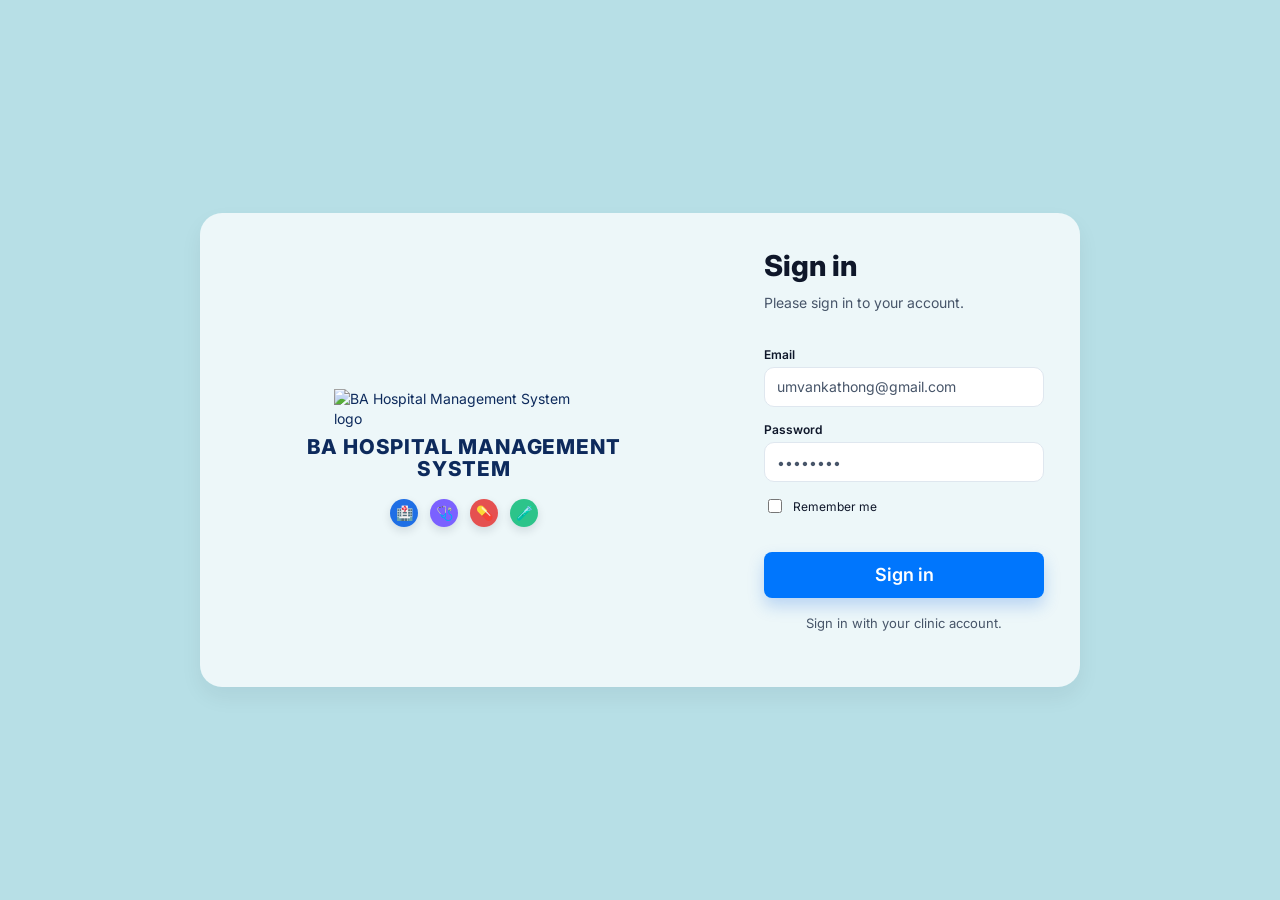
==== index.html @ c5af6d79 "first commit" ====
<!DOCTYPE html>
<html lang="en">

<head>
    <meta charset="utf-8">
    <meta name="viewport" content="width=device-width, initial-scale=1, viewport-fit=cover">
    <title>BA Hospital Management System</title>
    <link
        href="https://fonts.googleapis.com/css2?family=Inter:wght@400;500;600;700;800;900&family=Noto+Sans+Khmer:wght@400;600;700&display=swap"
        rel="stylesheet">
    <link rel="stylesheet" href="styles.css">
</head>

<body>
    <div id="lg" hidden>
        <div class="lb">
            <div class="ll">
                <div class="brand-mark" aria-label="BA Hospital Management System">
                    <img src="ba-logo.png" alt="BA Hospital Management System logo">
                </div>
                <div class="brand-name">
                    <span>BA HOSPITAL MANAGEMENT</span>
                    <span>SYSTEM</span>
                </div>
                <div class="brand-icons" aria-label="Healthcare icons">
                    <span class="brand-icon blue">🏥</span>
                    <span class="brand-icon purple">🩺</span>
                    <span class="brand-icon red">💊</span>
                    <span class="brand-icon green">🧪</span>
                </div>
            </div>
            <div class="lr">
                <h2>Sign in</h2>
                <p class="mu">Please sign in to your account.</p>
                <label>Email</label>
                <input id="em" class="in" placeholder="umvankathong@gmail.com">
                <label>Password</label>
                <input id="pw" type="password" class="in" placeholder="••••••••">
                <label class="remember"><input type="checkbox"> Remember me</label>
                <button id="login-submit" data-a="login">Sign in</button>
                <p class="mu alt-text"><span id="ln">Sign in with your clinic account.</span></p>
            </div>
        </div>
        <div id="login-loading" class="login-loading" role="status" aria-live="polite" hidden>
            <div class="login-loading-card">
                <div class="login-loading-logo" aria-hidden="true">
                    <svg viewBox="0 0 48 48"><path d="M24 5 40 11v12c0 10-6.8 16.8-16 20C14.8 39.8 8 33 8 23V11l16-6Z" fill="none" stroke="currentColor" stroke-width="2.5"/><path d="M12 24h8l4-8 5 16 4-8h4" fill="none" stroke="currentColor" stroke-width="2.5" stroke-linecap="round" stroke-linejoin="round"/></svg>
                </div>
                <strong>BA HOSPITAL MANAGEMENT SYSTEM</strong>
                <span>Signing in…</span>
            </div>
        </div>
    </div>
    <div id="startup-loading" class="login-loading" role="status" aria-live="polite">
        <div class="login-loading-card">
            <div class="login-loading-logo" aria-hidden="true">
                <svg viewBox="0 0 48 48"><path d="M24 5 40 11v12c0 10-6.8 16.8-16 20C14.8 39.8 8 33 8 23V11l16-6Z" fill="none" stroke="currentColor" stroke-width="2.5"/><path d="M12 24h8l4-8 5 16 4-8h4" fill="none" stroke="currentColor" stroke-width="2.5" stroke-linecap="round" stroke-linejoin="round"/></svg>
            </div>
            <strong>BA HOSPITAL MANAGEMENT SYSTEM</strong>
            <span>Loading…</span>
        </div>
    </div>
    <div id="app">
        <aside id="sd">
            <div class="logo" id="lgo"><img src="ba-logo.png" alt="BA logo"></div>
            <div class="nav" id="nv"></div>
            <div class="ft">
                <div class="it" data-a="settings"><i>⚙</i>Settings</div>
                <div class="it out" data-a="logout"><i>⎋</i>Logout</div>
            </div>
        </aside>
        <main>
            <div class="top"><button class="bg" data-a="menu">☰</button><span id="tt"></span><div class="language-picker"
                    translate="no"><button type="button" class="language-picker-trigger" data-a="langmenu"
                        aria-label="Select language" title="Select language" aria-haspopup="true"
                        aria-expanded="false">🌐</button><div class="language-picker-menu" role="group"
                        aria-label="Select language" hidden><button type="button" data-a="lang:en"
                            aria-pressed="false">English</button><button type="button" data-a="lang:km"
                            aria-pressed="false">ខ្មែរ</button><button type="button" data-a="lang:both"
                            aria-pressed="false">ខ្មែរ + English</button></div></div><button data-a="theme"
                    title="Theme">◐</button></div>
            <div id="v"></div>
        </main>
    </div>
    <div id="md">
        <form id="mf"></form>
    </div>
    <div id="ts"></div>
    <div id="capture-protection-curtain" role="status" aria-live="polite" hidden>
        <strong>Content hidden</strong>
        <span>Return to this window to continue.</span>
    </div>
    <script>
        const privateIPv4 = /^(?:10(?:\.\d{1,3}){3}|192\.168(?:\.\d{1,3}){2}|172\.(?:1[6-9]|2\d|3[01])(?:\.\d{1,3}){2})$/.test(location.hostname);
        const localHost = location.hostname === 'localhost' || location.hostname === '127.0.0.1' || location.hostname.endsWith('.local') || privateIPv4;
        const sameOriginApi = localHost || location.hostname.endsWith('.synology.me');
        window.API_BASE = sameOriginApi ? '' : 'https://ba-hospitalmanagement-backend.onrender.com';
    </script>
    <script src="app.js"></script>
    <script src="patient.js"></script>
</body>

</html>
---- styles.css ----
:root {
  --bg: #f8fafc;
  --cd: #fff;
  --tx: #0f172a;
  --mu: #64748b;
  --bd: #e2e8f0;
  --p: #033993;
  --hv: #f1f5f9;
  --g: linear-gradient(90deg, #033993, #7c3aed);
  box-sizing: border-box;
  padding-top: env(safe-area-inset-top, 0px);
  padding-bottom: env(safe-area-inset-bottom, 0px);
}
@media (prefers-color-scheme: dark) {
  :root:not([data-theme="light"]) {
    --bg: #0b1220;
    --cd: #131c2e;
    --tx: #e5e9f2;
    --mu: #94a3b8;
    --bd: #25324a;
    --hv: #1b2840;
  }
}
:root[data-theme="dark"] {
  --bg: #0b1220;
  --cd: #131c2e;
  --tx: #e5e9f2;
  --mu: #94a3b8;
  --bd: #25324a;
  --hv: #1b2840;
}
html {
  scroll-padding-top: env(safe-area-inset-top, 0px);
}
html,
body {
  height: 100%;
  margin: 0;
}
body {
  font:
    14px/1.45 Inter,
    "Noto Sans Khmer",
    system-ui,
    sans-serif;
  background: var(--bg);
  color: var(--tx);
}
* {
  box-sizing: border-box;
}
button,
input,
select {
  font: inherit;
  color: inherit;
}
.mu {
  color: var(--mu);
}
h1 {
  font-size: 24px;
  margin: 0;
}
p {
  margin: 2px 0 0;
}
#app {
  display: flex;
  height: 100%;
}
aside {
  width: 240px;
  flex: none;
  background: var(--cd);
  border-right: 1px solid var(--bd);
  display: flex;
  flex-direction: column;
  padding: 12px;
  overflow: hidden;
}
.logo {
  display: flex;
  align-items: center;
  justify-content: flex-start;
  gap: 4px;
  font-weight: 700;
  font-size: 19px;
  color: var(--p);
  padding: 12px 12px 12px 4px;
  border-radius: 12px;
  box-shadow: 0 2px 8px #0001;
  margin-bottom: 10px;
}
.logo img {
  display: block;
  width: 64px;
  height: 54px;
  max-width: 64px;
  object-fit: contain;
  margin-left: 0;
  flex: none;
}
.logo-name {
  display: flex;
  flex-direction: column;
  min-width: 0;
  color: #1b396b;
  font-size: 24px;
  font-weight: 400;
  line-height: 1.15;
  white-space: nowrap;
}
.logo-name span:last-child {
  font-size: 13px;
}
.nav {
  flex: 1;
  overflow: auto;
}
.gh {
  display: flex;
  justify-content: space-between;
  padding: 10px;
  font-weight: 600;
  font-size: 13px;
  cursor: pointer;
  border-radius: 8px;
}
.it {
  display: flex;
  gap: 10px;
  padding: 9px 12px;
  margin: 2px 0;
  border-radius: 8px;
  cursor: pointer;
  font-size: 13px;
  color: var(--mu);
}
.it:hover {
  background: var(--hv);
}
.it.on {
  background: var(--g);
  color: #fff;
  font-weight: 600;
}
.it i {
  font-style: normal;
  filter: grayscale(1);
}
.it.on i {
  filter: grayscale(1) brightness(5);
}
.ft {
  border-top: 1px solid var(--bd);
  padding-top: 8px;
}
.out {
  color: #dc2626;
}
main {
  flex: 1;
  min-width: 0;
  display: flex;
  flex-direction: column;
}
.top {
  height: 56px;
  display: flex;
  align-items: center;
  gap: 12px;
  padding: 0 20px;
  background: var(--cd);
  border-bottom: 1px solid var(--bd);
  font-weight: 700;
  color: #1e3a8a;
}
.top .bg {
  display: none;
}
.top span {
  flex: 1;
}
.top button {
  border: 1px solid var(--bd);
  background: var(--cd);
  border-radius: 50%;
  width: 34px;
  height: 34px;
  cursor: pointer;
}
.language-picker {
  position: relative;
  flex: none;
}
.top .language-picker-trigger {
  font-size: 17px;
}
.language-picker-menu {
  position: absolute;
  z-index: 20;
  top: calc(100% + 8px);
  right: 0;
  display: grid;
  min-width: 170px;
  gap: 4px;
  padding: 6px;
  border: 1px solid var(--bd);
  border-radius: 10px;
  background: var(--cd);
  box-shadow: 0 8px 24px #0002;
}
.language-picker-menu[hidden] {
  display: none;
}
.top .language-picker-menu button {
  width: 100%;
  height: auto;
  padding: 9px 10px;
  border: 0;
  border-radius: 6px;
  background: transparent;
  text-align: left;
  font-size: 13px;
}
.top .language-picker-menu button:hover,
.top .language-picker-menu button[aria-pressed="true"] {
  background: var(--hv);
  color: var(--tx);
}
@media (max-width: 560px) {
  .top {
    gap: 8px;
    padding: 0 10px;
  }
}
#v {
  flex: 1;
  overflow: auto;
  padding: 24px;
}
.w {
  max-width: 1800px;
  margin: 0 auto;
}
.hd {
  display: flex;
  justify-content: space-between;
  align-items: flex-end;
  gap: 12px;
  flex-wrap: wrap;
  margin-bottom: 16px;
}
.tools {
  display: flex;
  gap: 8px;
  flex-wrap: wrap;
  align-items: center;
}
.btn {
  border: 1px solid var(--bd);
  background: var(--cd);
  padding: 8px 12px;
  border-radius: 8px;
  cursor: pointer;
  font-size: 13px;
}
.btn.p {
  background: var(--p);
  border-color: var(--p);
  color: #fff;
}
.btn.g {
  background: var(--g);
  border: 0;
  color: #fff;
}
.btn.r {
  background: #ef4444;
  border-color: #ef4444;
  color: #fff;
}
.btn.s {
  padding: 4px 8px;
}
.in {
  border: 1px solid var(--bd);
  background: var(--cd);
  border-radius: 8px;
  padding: 8px 12px;
  min-width: 20px;
}
.card {
  background: var(--cd);
  border: 1px solid var(--bd);
  border-radius: 12px;
  overflow: auto;
  box-shadow: 0 1px 4px #0000000a;
}

.diagnosis-shell {
  width: 100%;
  max-width: none;
  margin: 0;
}

.diagnosis-search {
  position: relative;
  margin: 0 0 18px;
}

.diagnosis-search-icon {
  position: absolute;
  left: 14px;
  top: 50%;
  transform: translateY(-50%);
  color: #94a3b8;
  font-size: 16px;
}

.diagnosis-input {
  width: 100%;
  border: 1px solid var(--bd);
  background: var(--cd);
  border-radius: 10px;
  padding: 11px 14px 11px 38px;
  font-size: 14px;
  min-width: 0;
}

.diagnosis-list {
  display: flex;
  flex-direction: column;
  gap: 6px;
}

.diagnosis-row {
  display: flex;
  align-items: center;
  justify-content: space-between;
  gap: 12px;
  background: var(--cd);
  border: 1px solid var(--bd);
  border-radius: 10px;
  padding: 12px 14px 12px 18px;
  min-height: 54px;
}

.diagnosis-name {
  font-size: 15px;
  color: var(--tx);
  font-weight: 500;
}

.diagnosis-actions {
  display: flex;
  align-items: center;
  gap: 8px;
}

.btn.diagnosis-secondary {
  border: 1px solid #033993;
  background: #fff;
  color: #033993;
  border-radius: 8px;
  padding: 8px 12px;
  font-weight: 600;
  display: inline-flex;
  align-items: center;
  gap: 8px;
}

.btn.diagnosis-icon {
  width: 38px;
  height: 38px;
  border-radius: 8px;
  padding: 0;
  display: inline-flex;
  align-items: center;
  justify-content: center;
  font-size: 18px;
  line-height: 1;
}

.btn.diagnosis-icon {
  background: linear-gradient(180deg, #033993, #1f5ed6);
  border-color: #033993;
  color: #fff;
}

.btn.diagnosis-primary {
  background: linear-gradient(90deg, #033993, #1d4ed8);
  border: 0;
  color: #fff;
  width: auto;
  min-width: 38px;
  height: 38px;
  padding: 8px 12px;
  display: inline-flex;
  align-items: center;
  justify-content: center;
  gap: 6px;
  font-size: 14px;
  line-height: 1;
  white-space: nowrap;
}

.btn.diagnosis-edit {
  background: linear-gradient(180deg, #033993, #1f5ed6);
  border-color: #033993;
  color: #fff;
  min-width: 58px;
}

.btn.diagnosis-delete {
  background: linear-gradient(180deg, #ef4444, #dc2626);
  border-color: #ef4444;
  color: #fff;
  min-width: 38px;
  padding: 6px 10px;
}

.diagnosis-empty {
  padding: 26px 16px;
  text-align: center;
  color: var(--mu);
  border: 1px dashed var(--bd);
  border-radius: 10px;
  background: rgba(148, 163, 184, 0.04);
}

table {
  width: 100%;
  border-collapse: collapse;
}
th {
  background: var(--g);
  color: #fff;
  text-align: left;
  padding: 12px;
  font-size: 13px;
  white-space: nowrap;
}
#v table.column-resizable-table .column-resize-cell {
  position: relative;
}
#v table.column-resizable-table .column-resize-cell:not(:last-child) {
  box-shadow: inset -1px 0 rgba(255, 255, 255, 0.7);
}
#v table.column-resizable-table .column-resize-cell::after {
  content: "";
  position: absolute;
  top: 0;
  right: -4px;
  width: 8px;
  height: 100%;
  cursor: col-resize;
  touch-action: none;
}
#v table.column-resizable-table .column-resize-cell:hover::after {
  background: rgba(255, 255, 255, 0.3);
}
#v table.column-resizable-table th,
#v table.column-resizable-table td {
  white-space: normal;
  overflow-wrap: anywhere;
}
body.column-resizing,
body.column-resizing * {
  cursor: col-resize !important;
  user-select: none !important;
}
td {
  padding: 11px 12px;
  border-top: 1px solid var(--bd);
}
tr:hover td {
  background: var(--hv);
}
.emp {
  padding: 40px;
}
.care-record-fields {
  display: grid;
  grid-template-columns: repeat(auto-fit, minmax(180px, 1fr));
  gap: 4px 12px;
  margin: 8px 0;
  font-size: 12px;
  text-align: center;
  color: var(--mu);
}
.bd {
  padding: 2px 10px;
  border-radius: 99px;
  font-size: 12px;
  background: #dcfce7;
  color: #166534;
}
.bd.x {
  background: #fee2e2;
  color: #991b1b;
}
.bd.b {
  background: #dbeafe;
  color: #1e40af;
}
.sts {
  display: grid;
  grid-template-columns: repeat(auto-fit, minmax(200px, 1fr));
  gap: 14px;
  margin-bottom: 14px;
}
.st {
  border-radius: 10px;
  overflow: hidden;
  background: var(--cd);
  border: 1px solid var(--bd);
}
.st b {
  display: block;
  padding: 10px 14px;
  color: #fff;
  font-size: 13px;
}
.st div {
  padding: 14px;
  text-align: center;
  font-size: 22px;
  font-weight: 700;
}
.cs {
  display: grid;
  grid-template-columns: repeat(auto-fit, minmax(260px, 1fr));
  gap: 16px;
  margin-top: 16px;
}
.cs .card {
  padding: 16px;
}
.service-grid {
  display: grid;
  grid-template-columns: repeat(auto-fill, minmax(210px, 1fr));
  gap: 16px;
  margin-top: 16px;
}
.service-card {
  display: flex;
  min-height: 172px;
  flex-direction: column;
  padding: 16px;
}
.service-card h3 {
  margin: 0 0 8px;
  font-size: 15px;
  overflow-wrap: anywhere;
}
.service-price {
  color: #1e3a8a;
  font-size: 16px;
}
.service-description {
  flex: 1;
  margin-top: 8px;
  color: var(--mu);
  font-size: 12px;
  white-space: pre-line;
  overflow-wrap: anywhere;
}
.service-description-empty {
  min-height: 18px;
}
.service-actions {
  display: flex;
  justify-content: flex-end;
  gap: 8px;
  margin-top: 14px;
}
.br {
  position: relative;
  display: flex;
  align-items: center;
  gap: 8px;
  margin: 7px 0;
  font-size: 12px;
}
.br:hover,
.br:focus-visible {
  z-index: 2;
}
.br::after {
  position: absolute;
  top: calc(100% + 4px);
  left: 0;
  z-index: 5;
  display: none;
  width: max-content;
  max-width: min(360px, calc(100vw - 48px));
  padding: 8px 10px;
  border: 1px solid var(--bd);
  border-radius: 6px;
  background: var(--cd);
  box-shadow: 0 4px 12px #0000001f;
  color: var(--tx);
  content: attr(data-tooltip);
  white-space: normal;
}
.br:hover::after,
.br:focus-visible::after {
  display: block;
}
.br u {
  flex: none;
  width: 90px;
  text-decoration: none;
  color: var(--mu);
  overflow: hidden;
  text-overflow: ellipsis;
  white-space: nowrap;
}
.br s {
  display: block;
  height: 12px;
  border-radius: 3px;
  background: #818cf8;
}
.gr {
  display: grid;
  grid-template-columns: repeat(auto-fill, minmax(230px, 1fr));
  gap: 16px;
}
.dc {
  padding: 16px;
  text-align: center;
  border-top: 4px solid #6366f1;
}
.av {
  width: 64px;
  height: 64px;
  border-radius: 50%;
  background: var(--hv);
  margin: 0 auto 8px;
  display: grid;
  place-items: center;
  font-size: 26px;
}
.tabs {
  display: flex;
  background: var(--hv);
  border-radius: 8px;
  padding: 3px;
}
.tabs button {
  border: 0;
  background: none;
  padding: 6px 12px;
  border-radius: 6px;
  cursor: pointer;
}
.tabs .on {
  background: var(--cd);
  font-weight: 600;
}
.patient-list-toolbar > .tabs button.on {
  border: 1px solid #033993;
  border-radius: 8px;
  box-shadow: 0 0 0 2px rgba(37, 99, 235, 0.18);
}
.pg {
  display: flex;
  justify-content: space-between;
  align-items: center;
  margin-top: 14px;
  color: var(--mu);
}
.pg div {
  display: flex;
  gap: 6px;
}
.pos {
  display: grid;
  grid-template-columns: 1fr 300px;
  gap: 16px;
}
.pr {
  display: grid;
  grid-template-columns: repeat(auto-fill, minmax(130px, 1fr));
  gap: 10px;
}
.pc {
  padding: 10px;
  text-align: center;
  cursor: pointer;
  font-size: 12px;
}
.pc:hover {
  border-color: var(--p);
}
.pc img.ph {
  display: block;
  width: 100%;
  height: 60px;
  object-fit: cover;
  background: none;
}
.av {
  overflow: hidden;
}
.av img {
  width: 100%;
  height: 100%;
  object-fit: cover;
}
.tn {
  width: 32px;
  height: 32px;
  border-radius: 6px;
  object-fit: cover;
  vertical-align: middle;
  margin-right: 8px;
}
.pp {
  display: flex;
  gap: 10px;
  align-items: center;
  margin-top: 4px;
  flex-wrap: wrap;
}
.pp img {
  width: 56px;
  height: 56px;
  border-radius: 8px;
  object-fit: cover;
}
.ph {
  height: 50px;
  border-radius: 6px;
  background: linear-gradient(135deg, #bae6fd, #bbf7d0);
  margin-bottom: 6px;
}
.cl {
  display: flex;
  justify-content: space-between;
  gap: 6px;
  padding: 6px 0;
  font-size: 13px;
}
.pos-checkout-actions {
  display: flex;
  align-items: center;
  gap: 8px;
}
.pos-checkout-actions > [data-a="co"] {
  flex: 1;
}
#md {
  display: none;
  position: fixed;
  inset: 0;
  background: #0007;
  place-items: center;
  z-index: 9;
}
#md.on {
  display: grid;
}
#md form {
  background: var(--cd);
  padding: 20px;
  border-radius: 12px;
  width: min(380px, 92vw);
}
#mf.leave-request-form {
  width: min(540px, 94vw);
  max-height: 92vh;
  overflow: auto;
}
.leave-form-heading,
.leave-form-actions {
  display: flex;
  align-items: center;
  justify-content: space-between;
  gap: 10px;
}
.leave-form-heading h3 {
  margin: 0;
}
.leave-date-fields {
  display: grid;
  grid-template-columns: repeat(2, minmax(0, 1fr));
  gap: 12px;
}
.leave-request-form .in {
  width: 100%;
}
.leave-form-actions {
  justify-content: flex-end;
  margin-top: 16px;
}
#md label {
  display: block;
  margin: 10px 0;
  font-size: 13px;
}
#md input {
  width: 100%;
  margin-top: 4px;
  box-sizing: border-box;
}
#ts {
  position: fixed;
  right: 16px;
  bottom: calc(16px + env(safe-area-inset-bottom, 0px));
  background: #0f172a;
  color: #fff;
  padding: 10px 14px;
  border-radius: 8px;
  display: none;
  z-index: 10;
}
#lg {
  position: fixed;
  inset: 0;
  z-index: 5;
  overflow: auto;
  background: linear-gradient(180deg, #b7dfe6 0%, #b7dfe6 100%);
  display: grid;
  place-items: center;
  padding: 24px;
}
#lg[hidden] {
  display: none;
}
.lb {
  display: grid;
  grid-template-columns: 1.2fr 0.8fr;
  width: min(880px, 100%);
  background: rgba(255, 255, 255, 0.75);
  border-radius: 22px;
  overflow: hidden;
  box-shadow: 0 10px 22px rgba(15, 23, 42, 0.06);
}
.ll {
  background: transparent;
  color: #0d2a5c;
  display: flex;
  flex-direction: column;
  align-items: center;
  justify-content: center;
  padding: 28px 18px 12px;
  min-height: 0;
}
.brand-mark {
  width: min(21vw, 260px);
  max-width: 100%;
  display: grid;
  place-items: center;
  margin: 0 auto;
}
.brand-mark img {
  display: block;
  width: 100%;
  height: auto;
  max-height: 23vh;
  object-fit: contain;
  filter: none;
}
.brand-name {
  margin-top: 6px;
  font-size: clamp(1.05rem, 1.6vw, 2.35rem);
  font-weight: 800;
  letter-spacing: 0.04em;
  line-height: 1.1;
  text-transform: uppercase;
  text-align: center;
  color: #0d2a5c;
  display: flex;
  flex-direction: column;
  align-items: center;
}
.brand-icons {
  display: flex;
  justify-content: center;
  gap: 12px;
  margin-top: 18px;
}
.brand-icon {
  width: 28px;
  height: 28px;
  border-radius: 50%;
  display: grid;
  place-items: center;
  font-size: 14px;
  box-shadow: 0 4px 10px rgba(15, 23, 42, 0.12);
}
.brand-icon.blue {
  background: #1f6fe5;
}
.brand-icon.purple {
  background: #7b61ff;
}
.brand-icon.red {
  background: #e55050;
}
.brand-icon.green {
  background: #2cc48a;
}
.lr {
  padding: 32px 34px 24px 10px;
  display: flex;
  flex-direction: column;
  justify-content: center;
  color: #0f172a;
}
.lr h2 {
  margin: 0;
  font-size: clamp(1.8rem, 2vw, 2.5rem);
  line-height: 1.2;
  font-weight: 800;
  color: #0f172a;
}
.lr .mu {
  margin: 10px 0 18px;
  font-size: 14px;
  color: #475569;
}
.lr label {
  display: block;
  margin: 12px 0 6px;
  font-size: 12px;
  font-weight: 600;
  color: #0f172a;
}
.lr .in {
  width: 100%;
  height: 40px;
  padding: 10px 12px;
  border: 1px solid #dfe7ef;
  border-radius: 10px;
  background: #edf1f5;
  color: #0f172a;
  font-size: 14px;
}
.lr .in::placeholder {
  color: #475569;
}
.remember {
  display: flex !important;
  align-items: center;
  gap: 8px;
  margin: 14px 0 18px !important;
  font-weight: 400 !important;
  color: #0f172a;
}
.remember input {
  width: 14px;
  height: 14px;
  accent-color: #1d4ed8;
}
.lr button {
  width: 100%;
  margin-top: 8px;
  background: linear-gradient(180deg, #1b7de6, #0c75d8);
  color: #fff;
  border: 0;
  border-radius: 10px;
  padding: 12px 18px;
  font-weight: 700;
  font-size: 18px;
  cursor: pointer;
  box-shadow: 0 8px 16px rgba(30, 111, 228, 0.25);
}
.alt-text {
  margin-top: 16px !important;
  font-size: 13px !important;
  text-align: center;
  color: #475569;
}
.lr {
  padding: 36px;
}
.lr label {
  display: block;
  font-weight: 600;
  font-size: 12px;
  margin: 14px 0 4px;
}
.lr .in {
  width: 100%;
  color: #0f172a;
  background: #fff;
}
.lr button {
  width: 100%;
  margin-top: 18px;
  background: #0076fd;
  color: #fff;
  border: 0;
  padding: 10px;
  border-radius: 8px;
  font-weight: 600;
  cursor: pointer;
}
.lr button:disabled {
  cursor: wait;
  opacity: 0.7;
}
.login-loading[hidden] {
  display: none;
}
.login-loading {
  position: fixed;
  z-index: 1;
  inset: 0;
  display: grid;
  place-items: center;
  padding: 16px;
  background: #0f172ab8;
  backdrop-filter: blur(4px);
}
.login-loading-card {
  display: grid;
  min-width: 230px;
  justify-items: center;
  gap: 10px;
  padding: 26px 32px;
  border: 1px solid #ffffff70;
  border-radius: 16px;
  background: #fff;
  color: #0f172a;
  box-shadow: 0 18px 50px #0004;
}
.login-loading-logo {
  display: grid;
  width: 64px;
  height: 64px;
  place-items: center;
  border-radius: 20px;
  background: linear-gradient(135deg, #033993, #7c3aed);
  color: #fff;
  animation: login-logo-pulse 1.2s ease-in-out infinite;
}
.login-loading-logo svg {
  width: 42px;
  height: 42px;
}
.login-loading-card strong {
  color: #033993;
  font-size: 14px;
  letter-spacing: 0.04em;
}
.login-loading-card > span {
  color: #64748b;
  font-size: 13px;
}
@keyframes login-logo-pulse {
  0%,
  100% {
    transform: scale(0.94);
    box-shadow: 0 0 0 0 #3b82f640;
  }
  50% {
    transform: scale(1);
    box-shadow: 0 0 0 10px #3b82f600;
  }
}
@media (prefers-reduced-motion: reduce) {
  .login-loading-logo {
    animation: none;
  }
}
@media (max-width: 820px) {
  aside {
    position: fixed;
    z-index: 6;
    inset: 0 auto 0 0;
    transform: translateX(-100%);
    transition: transform 0.2s;
  }
  aside.on {
    transform: none;
  }
  .top .bg {
    display: block;
  }
  .pos,
  .lb {
    grid-template-columns: 1fr;
  }
  .ll {
    display: none;
  }
  #v {
    padding: 14px;
  }
}
html[lang="km"] body {
  font-family: "Noto Sans Khmer", Inter, system-ui, sans-serif;
  line-height: 1.65;
}

.gr2 {
  display: grid;
  grid-template-columns: repeat(auto-fit, minmax(240px, 1fr));
  gap: 16px;
}
.fl {
  display: block;
  margin: 12px 0;
  font-size: 13px;
}
.fl .in {
  width: 100%;
  margin-top: 4px;
}
.ck {
  display: flex;
  gap: 8px;
  align-items: center;
  border: 1px solid var(--bd);
  border-radius: 8px;
  padding: 10px 14px;
  margin: 6px 0;
}
.ck input {
  width: auto;
  min-width: 0;
}
.clinic-settings-page {
  width: min(100%, 860px);
  margin: 22px auto 36px;
}
.clinic-settings-heading {
  display: flex;
  align-items: center;
  justify-content: space-between;
  gap: 18px;
  margin-bottom: 22px;
}
.clinic-settings-heading h1 {
  max-width: 170px;
  margin: 0;
  color: #172033;
  font-size: 26px;
  line-height: 1.45;
}
.clinic-settings-heading p {
  margin: 5px 0 0;
  color: var(--mu);
  font-size: 13px;
}
.clinic-settings-actions {
  display: flex;
  align-items: center;
  justify-content: flex-end;
  gap: 8px;
  flex-wrap: wrap;
}
.clinic-settings-actions .tabs {
  margin: 0;
}
.clinic-settings-card {
  padding: 30px;
  overflow: visible;
  border-color: #edf0f5;
  border-radius: 16px;
  box-shadow: 0 12px 28px #10182812;
}
.clinic-settings-assets {
  display: grid;
  grid-template-columns: minmax(0, 1fr) minmax(0, 1fr) auto;
  gap: 24px;
  margin-bottom: 26px;
}
.clinic-settings-asset {
  min-width: 0;
}
.clinic-settings-asset > b {
  display: block;
  margin-bottom: 8px;
  font-size: 14px;
}
.clinic-settings-asset > label,
.clinic-settings-banner > label {
  display: block;
}
.clinic-settings-asset .pp {
  align-items: center;
  gap: 12px;
  margin: 0;
}
.clinic-settings-asset .pp img {
  width: 90px;
  height: 122px;
  flex: 0 0 auto;
  border: 1px solid var(--bd);
  border-radius: 7px;
  background: #fff;
  object-fit: contain;
}
.clinic-settings-asset .pp input {
  min-width: 0;
  width: 100%;
  max-width: 220px;
}
.clinic-settings-asset .pp .btn {
  flex: 0 0 auto;
}
.clinic-settings-doctor {
  align-self: start;
  margin-top: 27px;
  white-space: nowrap;
}
.clinic-settings-section-title {
  display: flex;
  align-items: center;
  gap: 10px;
  margin: 2px 0 20px;
  color: #1f2937;
  font-size: 16px;
}
.clinic-settings-section-title > span {
  display: grid;
  width: 34px;
  height: 34px;
  place-items: center;
  border-radius: 9px;
  background: #e8f0ff;
  color: #033993;
  font-size: 19px;
}
.clinic-settings-banner {
  margin-bottom: 20px;
}
.clinic-settings-banner-heading {
  display: flex;
  align-items: center;
  justify-content: space-between;
  gap: 10px;
  margin-bottom: 8px;
}
.clinic-settings-banner-heading > span {
  padding: 4px 9px;
  border-radius: 999px;
  background: #f3f4f6;
  color: #667085;
  font-size: 11px;
}
.clinic-footer-options {
  display: flex;
  gap: 18px;
  margin: 0 0 12px;
}
.clinic-footer-options label {
  display: inline-flex;
  align-items: center;
  gap: 6px;
}
.clinic-settings-banner .pp {
  align-items: flex-start;
  flex-direction: column;
  gap: 10px;
  margin: 0;
}
.clinic-settings-banner .pp img#pv_banner,
.clinic-settings-footer-banner .pp img#pv_footer_banner {
  width: 100%;
  max-width: none;
  height: auto;
  max-height: 130px;
  border: 1px solid var(--bd);
  border-radius: 9px;
  object-fit: contain;
}
.clinic-settings-banner .pp input {
  width: min(100%, 360px);
}
.clinic-settings-toggles {
  display: grid;
  grid-template-columns: repeat(3, minmax(0, 1fr));
  gap: 12px;
  margin: 18px 0 26px;
}
.clinic-settings-toggle {
  display: flex;
  min-width: 0;
  align-items: flex-start;
  gap: 10px;
  margin: 0;
  padding: 12px;
  border: 1px solid var(--bd);
  border-radius: 9px;
  background: var(--cd);
  cursor: pointer;
}
.clinic-settings-toggle input {
  width: 16px;
  min-width: 16px;
  height: 16px;
  margin: 2px 0 0;
  accent-color: #033993;
}
.clinic-settings-toggle span {
  display: grid;
  gap: 2px;
}
.clinic-settings-toggle b {
  font-size: 12px;
  font-weight: 500;
}
.clinic-settings-toggle small {
  color: var(--mu);
  font-size: 10px;
}
.clinic-print-template-settings {
  display: grid;
  grid-template-columns: repeat(2, minmax(0, 1fr));
  gap: 8px 24px;
  margin: 0 0 20px;
  padding: 18px 0;
  border-top: 1px solid var(--bd);
  border-bottom: 1px solid var(--bd);
}
.clinic-print-template-settings > div {
  grid-column: 1 / -1;
}
.clinic-print-template-settings > div p {
  margin: 4px 0 8px;
  font-size: 12px;
}
.clinic-print-template-settings .clinic-settings-field {
  margin-bottom: 0;
}
.clinic-print-template-settings textarea.in {
  min-height: 70px;
  resize: vertical;
  white-space: pre-wrap;
}
.print-template-intro {
  margin-bottom: 18px;
}
.print-template-intro p {
  margin: 4px 0 0;
  font-size: 12px;
}
.print-template-grid,
.print-template-copy {
  display: grid;
  grid-template-columns: repeat(2, minmax(0, 1fr));
  gap: 12px 24px;
}
.print-template-grid .clinic-settings-field,
.print-template-copy .clinic-settings-field {
  margin: 0;
}
.print-template-copy {
  margin-top: 16px;
}
.print-template-copy textarea.in {
  min-height: 78px;
  resize: vertical;
  white-space: pre-wrap;
}
.print-template-actions {
  display: flex;
  flex-wrap: wrap;
  gap: 10px;
  justify-content: flex-end;
  margin-top: 18px;
  padding-top: 16px;
  border-top: 1px solid var(--bd);
}
.template-editor {
  display: flex;
  min-height: calc(100vh - 106px);
  flex-direction: column;
  margin: -24px;
  background: #edf0f5;
  color: #233047;
}
.template-ribbon {
  display: flex;
  min-height: 108px;
  flex-wrap: wrap;
  align-items: stretch;
  gap: 0;
  padding: 6px 10px 0;
  border-bottom: 1px solid #cbd2dc;
  background: #fff;
}
.template-ribbon-group {
  display: flex;
  min-width: 90px;
  align-items: center;
  align-content: center;
  flex-wrap: wrap;
  gap: 4px;
  padding: 5px 9px 16px;
  border-right: 1px solid #e1e5eb;
  position: relative;
}
.template-ribbon-group > b {
  position: absolute;
  bottom: 1px;
  left: 10px;
  color: #748094;
  font-size: 10px;
  font-weight: 500;
}
.template-ribbon-action {
  display: grid;
  min-width: 42px;
  min-height: 48px;
  align-content: center;
  justify-items: center;
  gap: 2px;
  padding: 4px;
  border: 0;
  border-radius: 5px;
  background: transparent;
  color: #334155;
  cursor: pointer;
}
.template-ribbon-action:hover,
.template-tool-button:hover {
  background: #eef4ff;
  color: #1d4ed8;
}
.template-ribbon-action > span {
  font-size: 10px;
}
.template-ribbon-action.primary {
  background: #e9f1ff;
  color: #1d4ed8;
}
.template-ribbon-action:disabled,
.template-tool-button:disabled {
  cursor: not-allowed;
  opacity: 0.45;
}
.template-grid-toggle {
  display: flex;
  align-items: center;
  gap: 4px;
  font-size: 11px;
}
.template-grid-toggle input {
  min-width: 0;
}
.template-object-tools {
  max-width: 365px;
}
.template-tool-button {
  min-height: 30px;
  padding: 4px 7px;
  border: 1px solid #e0e5ec;
  border-radius: 5px;
  background: #fff;
  color: #334155;
  font-size: 10px;
  cursor: pointer;
}
.template-page-controls {
  flex: 1 1 250px;
  justify-content: flex-end;
  border-right: 0;
}
.template-page-controls .template-property {
  min-width: 82px;
  margin: 0;
  gap: 2px;
}
.template-page-controls .template-property > span {
  font-size: 9px;
}
.template-page-controls .in {
  min-height: 29px;
  padding: 3px 6px;
  font-size: 10px;
}
.template-workspace {
  display: grid;
  min-height: 600px;
  flex: 1;
  grid-template-columns: minmax(0, 1fr) 278px;
}
.template-canvas-scroll {
  min-width: 0;
  overflow: auto;
  padding: 22px;
}
.template-page {
  position: relative;
  width: min(100%, 620px);
  min-width: 420px;
  min-height: 760px;
  margin: 0 auto;
  overflow: hidden;
  background: #fff;
  box-shadow: 0 2px 12px #25334b25;
  color: #1f2937;
  font:
    10px/1.35 Arial,
    "Noto Sans Khmer",
    sans-serif;
}
.template-page.landscape {
  width: min(100%, 830px);
  min-height: 580px;
}
.template-page:not(.grid-hidden) {
  background-image:
    linear-gradient(#dbe2eb 1px, transparent 1px),
    linear-gradient(90deg, #dbe2eb 1px, transparent 1px);
  background-size: 12px 12px;
}
.template-page-heading {
  display: flex;
  height: 75px;
  align-items: flex-start;
  justify-content: space-between;
  padding: 13px 22px 8px;
  border-bottom: 1px solid #cbd2dc;
  background: #ffffffed;
}
.template-page-heading > div {
  display: grid;
  gap: 2px;
}
.template-page-heading > div b {
  font-size: 14px;
}
.template-page-heading > strong {
  padding: 4px 10px;
  border: 1px solid #64748b;
  font-size: 15px;
}
.template-page-header,
.template-page-footer {
  position: relative;
  height: 83px;
  border-bottom: 1px dashed #94a3b8;
  background: #eff6ff9e;
}
.template-page-footer {
  height: 70px;
  border-top: 1px dashed #94a3b8;
  border-bottom: 0;
  background: #f8fafcde;
}
.template-page-content {
  min-height: 490px;
  padding: 14px 22px;
  background: #ffffffed;
}
.template-page.landscape .template-page-content {
  min-height: 225px;
}
.template-page-meta {
  display: flex;
  justify-content: space-between;
  min-height: 82px;
  padding: 5px 4px 12px;
}
.template-example-table,
.template-table-preview {
  width: 100%;
  border-collapse: collapse;
  table-layout: fixed;
  background: #fff;
}
.template-example-table th,
.template-example-table td,
.template-table-preview th,
.template-table-preview td {
  padding: 6px 4px;
  border: 1px solid #64748b;
  text-align: left;
  overflow-wrap: anywhere;
}
.template-example-table th {
  background: #e2e8f0;
}
.template-example-table th:nth-child(2) {
  width: 48%;
}
.template-example-total {
  display: grid;
  width: 210px;
  grid-template-columns: 1fr auto;
  gap: 5px 12px;
  margin: 16px 0 0 auto;
  padding: 8px;
  background: #fff;
}
.template-content-caption {
  margin-top: 44px;
  padding: 10px;
  border: 1px dashed #94a3b8;
  color: #64748b;
  text-align: center;
}
.template-page-header,
.template-page-footer {
  isolation: isolate;
}
.print-template-node {
  position: absolute;
  z-index: 1;
  display: flex;
  min-width: 5%;
  min-height: 5%;
  align-items: center;
  overflow: visible;
  padding: 3px;
  touch-action: none;
  cursor: move;
}
.print-template-node.has-border {
  border: 1px solid #64748b;
}
.print-template-node.selected {
  z-index: 5;
  outline: 2px dashed #f59e0b;
  outline-offset: 1px;
}
.template-node-content {
  width: 100%;
  height: 100%;
  overflow: hidden;
}
.template-node-content > img {
  width: 100%;
  height: 100%;
  object-fit: contain;
}
.template-image-placeholder {
  display: grid;
  width: 100%;
  height: 100%;
  place-items: center;
  border: 1px dashed #94a3b8;
  color: #64748b;
}
.template-drag-handle,
.template-resize-handle {
  position: absolute;
  z-index: 6;
  display: grid;
  width: 16px;
  height: 16px;
  place-items: center;
  border: 1px solid #033993;
  border-radius: 3px;
  background: #fff;
  color: #033993;
  font-size: 11px;
  cursor: move;
}
.template-drag-handle {
  top: -10px;
  left: -9px;
}
.template-resize-handle {
  right: -9px;
  bottom: -9px;
  cursor: nwse-resize;
}
.template-line {
  display: block;
  width: 100%;
  border-top: 1px solid currentColor;
}
.template-line.vertical {
  width: 0;
  height: 100%;
  margin: 0 auto;
  border-top: 0;
  border-left: 1px solid currentColor;
}
.template-summary-preview {
  display: grid;
  gap: 3px;
  padding: 2px;
}
.template-summary-preview span,
.template-summary-preview strong {
  display: flex;
  justify-content: space-between;
}
.template-summary-preview i {
  font-style: normal;
}
.template-inspector {
  min-width: 0;
  overflow: auto;
  border-left: 1px solid #cbd2dc;
  background: #fff;
}
.template-inspector-tabs {
  position: sticky;
  z-index: 2;
  top: 0;
  display: flex;
  border-bottom: 1px solid #cbd2dc;
  background: #fff;
}
.template-inspector-tabs button {
  flex: 1;
  min-height: 40px;
  border: 0;
  border-bottom: 2px solid transparent;
  background: transparent;
  color: #475569;
  cursor: pointer;
}
.template-inspector-tabs button.active {
  border-bottom-color: #033993;
  color: #1d4ed8;
  font-weight: 600;
}
.template-selected-title,
.template-page-settings {
  display: grid;
  gap: 8px;
  padding: 13px;
  border-bottom: 1px solid #e2e8f0;
}
.template-selected-title span {
  color: #64748b;
  font-size: 11px;
}
.template-property-grid {
  display: grid;
  grid-template-columns: repeat(2, minmax(0, 1fr));
  gap: 8px;
  padding: 13px;
}
.template-property-heading {
  grid-column: 1 / -1;
  font-size: 12px;
}
.template-property-wide {
  grid-column: 1 / -1;
}
.template-property {
  display: grid;
  min-width: 0;
  gap: 3px;
  margin: 0;
}
.template-property > span {
  color: #64748b;
  font-size: 10px;
}
.template-property > .in {
  width: 100%;
  min-height: 31px;
  padding: 5px 7px;
  font-size: 11px;
}
.template-property > input[type="color"] {
  width: 100%;
  height: 32px;
  padding: 2px;
  border: 1px solid #cbd2dc;
  border-radius: 5px;
  background: #fff;
}
.template-property > input[type="checkbox"] {
  justify-self: start;
  accent-color: #033993;
}
.template-property:has(textarea) {
  grid-column: 1 / -1;
}
.template-columns {
  display: grid;
  grid-template-columns: 1fr 1fr;
  gap: 8px;
  padding: 0 13px 12px;
  font-size: 11px;
}
.template-columns > b {
  grid-column: 1 / -1;
}
.template-columns label {
  display: flex;
  align-items: center;
  gap: 4px;
}
.template-columns input {
  accent-color: #033993;
}
.template-delete {
  margin: 0 13px 13px;
}
.template-inspector-empty {
  padding: 20px 14px;
  color: #64748b;
  font-size: 12px;
}
.template-editor-note {
  margin: 10px 13px;
  color: #64748b;
  font-size: 10px;
}
.clinic-settings-fields {
  display: grid;
  grid-template-columns: minmax(0, 1fr) minmax(0, 1fr);
  gap: 4px 24px;
  padding-top: 20px;
  border-top: 1px solid var(--bd);
}
.clinic-settings-field {
  display: grid;
  min-width: 0;
  gap: 6px;
  margin: 0 0 10px;
  font-size: 13px;
}
.clinic-settings-field > span {
  display: flex;
  align-items: center;
  gap: 8px;
  font-weight: 500;
}
.clinic-settings-field > span i {
  width: 15px;
  color: #4b5563;
  font-size: 15px;
  font-style: normal;
  text-align: center;
}
.clinic-settings-field .in {
  width: 100%;
  min-width: 0;
  min-height: 40px;
}
.clinic-settings-save {
  display: flex;
  justify-content: flex-end;
  margin-top: 22px;
}
.clinic-settings-save .btn {
  min-height: 40px;
  padding: 9px 16px;
  background: linear-gradient(110deg, #033993, #9333ea);
  border: 0;
  border-radius: 9px;
  color: #fff;
  box-shadow: 0 5px 12px #462be22b;
}
@media (max-width: 900px) {
  .clinic-settings-page {
    margin-top: 12px;
  }
  .clinic-settings-heading {
    align-items: flex-start;
    flex-direction: column;
  }
  .clinic-settings-assets {
    grid-template-columns: repeat(2, minmax(0, 1fr));
    gap: 18px;
  }
  .clinic-settings-doctor {
    grid-column: 1 / -1;
    margin-top: 0;
  }
}
@media (max-width: 560px) {
  .clinic-settings-card {
    padding: 18px;
  }
  .clinic-settings-assets,
  .clinic-settings-toggles,
  .clinic-print-template-settings,
  .clinic-settings-fields,
  .print-template-grid,
  .print-template-copy {
    grid-template-columns: 1fr;
  }
  .clinic-settings-heading h1 {
    max-width: none;
    font-size: 22px;
  }
  .clinic-settings-actions {
    justify-content: flex-start;
  }
}
@media (max-width: 900px) {
  .template-editor {
    margin: -16px;
  }
  .template-ribbon {
    min-height: 0;
  }
  .template-page-controls {
    flex-basis: 100%;
    justify-content: flex-start;
    padding-bottom: 15px;
  }
  .template-workspace {
    grid-template-columns: minmax(0, 1fr) 250px;
  }
  .template-canvas-scroll {
    padding: 14px;
  }
  .template-page {
    min-width: 360px;
  }
}
@media (max-width: 640px) {
  .template-workspace {
    grid-template-columns: minmax(0, 1fr);
  }
  .template-inspector {
    min-height: 280px;
    border-top: 1px solid #cbd2dc;
    border-left: 0;
  }
  .template-ribbon-group {
    padding-right: 5px;
    padding-left: 5px;
  }
  .template-object-tools {
    max-width: none;
  }
}
.pp img#pv_banner {
  width: 100%;
  max-width: 560px;
  height: auto;
  max-height: 90px;
  object-fit: contain;
}
.logo img {
  display: block;
}
hr {
  border: 0;
  border-top: 1px solid var(--bd);
  margin: 18px 0;
}

#md {
  overflow: auto;
  padding: 16px;
}
#md form {
  max-height: 94vh;
  overflow: auto;
}
#mf.wide {
  width: min(640px, 96vw);
}
#mf.patient-contract-dialog {
  display: flex;
  width: min(850px, 96vw);
  max-height: 94vh;
  flex-direction: column;
  overflow: auto;
  padding: 18px 24px 0 !important;
}
.patient-contract-dialog > .operation-form-heading {
  position: sticky;
  z-index: 3;
  top: -19px;
  margin: -18px -24px 12px;
  padding: 14px 24px 10px;
  border-bottom: 1px solid var(--bd);
  background: var(--cd);
}
.patient-contract-dialog > .operation-form-heading h3 {
  font-size: 19px;
}
.patient-contract-form {
  display: grid;
  gap: 8px 16px;
}
.patient-contract-form .fl {
  min-width: 0;
  margin: 0;
}
.patient-contract-form .in {
  min-width: 0;
}
.patient-contract-full {
  min-width: 0;
}
.patient-contract-grid {
  gap: 8px 16px;
}
.patient-contract-consent {
  display: grid;
  gap: 3px;
}
.patient-contract-check {
  display: flex;
  align-items: flex-start;
  width: 100%;
  max-width: 100%;
  gap: 4px;
  white-space: normal;
}
.patient-contract-check input {
  flex: 0 0 auto;
  margin: 3px 0 0;
}
.patient-contract-check span {
  flex: 1 1 auto;
  min-width: 0;
}
.patient-contract-dialog > .fb {
  position: sticky;
  bottom: 0;
  z-index: 3;
  margin: 12px -24px 0;
  padding: 10px 24px 14px;
  background: var(--cd);
}
@media (max-width: 620px) {
  .patient-contract-grid.g3,
  .patient-contract-grid.g2 {
    grid-template-columns: 1fr;
  }
}
#mf.payall-dialog {
  width: min(780px, 96vw);
  max-height: 94vh;
  overflow: auto;
}
.payall-dialog .operation-form-heading {
  position: sticky;
  top: -1px;
  z-index: 2;
  display: flex;
  align-items: center;
  justify-content: space-between;
  gap: 12px;
  margin: -1px -1px 12px;
  padding: 8px 0;
  background: var(--cd);
}
.payall-dialog .operation-form-heading h3 {
  margin: 0;
  font-size: 18px;
}
.payall-patient {
  display: flex;
  justify-content: space-between;
  gap: 16px;
  margin-bottom: 12px;
  padding: 12px;
  border-radius: 8px;
  background: var(--hv);
}
.payall-patient > div {
  display: grid;
  gap: 2px;
}
.payall-patient small {
  color: var(--mu);
}
.payall-items-wrap {
  max-height: 220px;
  overflow: auto;
  border: 1px solid var(--bd);
  border-radius: 8px;
}
.payall-items {
  width: 100%;
  border-collapse: collapse;
  table-layout: fixed;
}
.payall-items th,
.payall-items td {
  padding: 8px;
  border-bottom: 1px solid var(--bd);
  text-align: left;
  overflow-wrap: anywhere;
}
.payall-items th {
  position: sticky;
  top: 0;
  background: var(--hv);
  color: #033993;
}
.payall-items th:first-child,
.payall-items td:first-child {
  width: 44px;
  text-align: center;
}
.payall-items th:nth-child(3),
.payall-items td:nth-child(3) {
  width: 56px;
  text-align: center;
}
.payall-items th:last-child,
.payall-items td:last-child {
  width: 140px;
  text-align: right;
}
.payall-summary {
  display: grid;
  gap: 8px;
  margin: 12px 0;
  padding: 12px;
  border: 1px solid var(--bd);
  border-radius: 8px;
}
.payall-summary > div {
  display: flex;
  align-items: center;
  justify-content: space-between;
  gap: 10px;
}
.payall-discount-row {
  flex-wrap: wrap;
}
.payall-discount-row > span {
  flex: 1 1 100px;
}
.payall-all-discount > label {
  flex: 1 1 180px;
  margin: 0;
}
#mf.payall-dialog .payall-all-discount > .in {
  width: 120px;
  min-width: 88px;
  margin: 0;
}
#mf.payall-dialog .payall-all-discount > select.in {
  width: 105px;
}
.payall-tag {
  min-width: 42px;
}
.payall-discount-overlay {
  position: absolute;
  inset: 0;
  z-index: 5;
  display: grid;
  place-items: center;
  padding: 16px;
  background: #0009;
}
.payall-discount-dialog {
  width: min(565px, calc(100vw - 32px));
  min-width: 0;
  max-height: min(80vh, 560px);
  overflow: auto;
  padding: 20px 24px;
  border: 1px solid var(--bd);
  border-radius: 10px;
  background: var(--cd);
  box-shadow: 0 16px 48px #0005;
}
.payall-discount-dialog > header {
  display: flex;
  align-items: flex-start;
  justify-content: space-between;
  gap: 12px;
  margin-bottom: 18px;
}
.payall-discount-dialog h3 {
  min-width: 0;
  margin: 0;
  font-size: 17px;
  overflow-wrap: anywhere;
}
.payall-discount-list {
  display: grid;
  gap: 2px;
  max-height: 180px;
  overflow: auto;
  margin-bottom: 18px;
}
#md .payall-discount-item {
  display: grid;
  grid-template-columns: 20px minmax(0, 1fr) minmax(100px, auto);
  align-items: center;
  gap: 8px;
  margin: 0;
  padding: 8px 4px;
  border-bottom: 1px solid var(--bd);
  font-size: 14px;
}
#md .payall-discount-item input {
  width: 18px;
  margin: 0;
}
.payall-discount-item span {
  min-width: 0;
  overflow-wrap: anywhere;
}
.payall-discount-item b {
  text-align: right;
  white-space: nowrap;
}
.payall-discount-selected {
  display: flex;
  align-items: center;
  justify-content: space-between;
  gap: 12px;
  margin-bottom: 18px;
}
.payall-discount-entry {
  display: grid;
  grid-template-columns: minmax(0, 1fr) 92px;
  gap: 10px;
}
#md .payall-discount-entry .in {
  width: 100%;
  min-width: 0;
  margin: 0;
}
#md .payall-discount-entry select.in {
  min-width: 0;
}
.payall-discount-error {
  min-height: 22px;
  color: #dc2626;
}
.payall-discount-actions {
  display: flex;
  justify-content: flex-end;
}
.payment-receipt-item-discount {
  display: block;
  margin-top: 1mm;
  color: #475569;
  font-size: 8pt;
}
.payall-final {
  margin: 0 -12px -12px;
  padding: 12px;
  border-radius: 0 0 8px 8px;
  background: #dbeafe;
  color: #1d4ed8;
  font-size: 17px;
  font-weight: 700;
}
.payall-balance {
  display: grid;
  grid-template-columns: minmax(0, 1fr) auto;
  gap: 4px 12px;
  margin: 0 0 12px;
  padding: 10px 12px;
  border: 1px solid #bbf7d0;
  border-radius: 8px;
  background: #f0fdf4;
  color: #166534;
}
.payall-balance b {
  text-align: right;
}
.payall-balance small {
  grid-column: 1 / -1;
  color: var(--mu);
}
.payall-fields {
  display: grid;
  grid-template-columns: repeat(2, minmax(0, 1fr));
  gap: 8px 12px;
}
#mf.payall-dialog .payall-fields .fl {
  min-width: 0;
  margin: 0;
}
.payall-shortcuts {
  display: flex;
  flex-wrap: wrap;
  gap: 8px;
  margin-top: 12px;
}
.payall-shortcuts .btn {
  min-width: 54px;
}
.payall-more-actions {
  margin-top: 8px;
}
#mf.payall-dialog > .fb {
  position: sticky;
  bottom: -1px;
  z-index: 2;
  margin: 12px -1px -1px;
  padding: 10px 0 0;
  background: var(--cd);
}
@media (max-width: 560px) {
  .payall-fields {
    grid-template-columns: 1fr;
  }
  .payall-items th:last-child,
  .payall-items td:last-child {
    width: 100px;
  }
}
#mf.vaccination-form-dialog {
  width: min(860px, 96vw);
  max-height: 94vh;
  overflow: auto;
}
#mf.center-form-dialog {
  display: flex;
  flex-direction: column;
  width: min(98vw, 1800px);
  height: min(94vh, 900px);
  max-height: 94vh;
  overflow: hidden;
}
#mf.center-form-dialog > .operation-form-heading,
#mf.center-form-dialog > .fb,
#mf.center-form-dialog > .center-add-row {
  flex: 0 0 auto;
}
.center-form-scroll {
  flex: 1 1 auto;
  min-height: 0;
  overflow: auto;
  border: 1px solid #3b82f6;
}
.center-form-table {
  width: max-content;
  min-width: 100%;
  border-collapse: collapse;
  table-layout: fixed;
  color: #033993;
  font-size: 14px;
}
.center-form-table th,
.center-form-table td {
  padding: 5px;
  border: 1px solid #3b82f6;
  vertical-align: middle;
}
.center-form-table th {
  position: sticky;
  top: 0;
  z-index: 1;
  background: #dbeafe;
  color: #033993;
  text-align: center;
  white-space: nowrap;
}
.center-form-table td {
  height: 210px;
}
.center-form-table td:first-child {
  position: sticky;
  left: 0;
  z-index: 1;
  width: 48px;
  background: var(--cd);
  box-shadow: inset -1px 0 #3b82f6;
  text-align: center;
}
.center-form-table th:first-child {
  left: 0;
  z-index: 2;
  box-shadow: inset -1px 0 #3b82f6;
}
.center-form-table td:last-child,
.center-form-table th:last-child {
  position: sticky;
  right: 0;
  z-index: 1;
  width: 54px;
  background: var(--cd);
  text-align: center;
}
.center-form-table th:last-child {
  z-index: 2;
}
.center-form-table td > .in {
  width: 100%;
  min-width: 0;
  color: var(--p);
}
.center-checks {
  display: grid;
  gap: 2px;
}
#md .center-checks .cb {
  display: grid;
  grid-template-columns: 16px minmax(0, 1fr);
  column-gap: 4px;
  align-items: flex-start;
  width: 100%;
  min-width: 0;
  margin: 0;
  color: var(--p);
  font-size: 13px;
  line-height: 1.35;
}
#md .center-checks .cb span {
  min-width: 0;
  overflow-wrap: anywhere;
  white-space: normal;
}
#md .center-checks .cb input {
  width: auto;
  min-width: 0;
}
.center-checks .cb input,
.center-single-check input {
  width: auto;
  min-width: 0;
  flex: 0 0 auto;
  margin: 1px 0 0;
}
.center-single-check {
  display: flex;
  justify-content: center;
}
.center-add-row {
  align-self: flex-start;
  margin-top: 8px;
}
.center-print-wrap {
  overflow-x: auto;
}
.center-print-table {
  width: 100%;
  table-layout: fixed;
  border-collapse: collapse;
  border-spacing: 0;
  border: 0.3mm solid #033993;
  color: #033993;
  font-size: 6.5pt;
  -webkit-print-color-adjust: exact;
  print-color-adjust: exact;
}
.center-print-table th,
.center-print-table td {
  box-sizing: border-box;
  border: 0.3mm solid #033993;
  background: #fff;
  color: #033993;
  overflow-wrap: anywhere;
  word-break: break-word;
  padding: 2px;
  text-align: center;
  white-space: normal;
  line-height: 1.15;
}
.center-print-table th {
  background: #fff;
  color: #033993;
  font-weight: 600;
}
.center-print-table .center-print-option {
  position: relative;
  height: 22mm;
  padding: 2px 1px;
  vertical-align: middle;
}
.center-print-table .center-print-option span {
  position: absolute;
  top: 50%;
  left: 50%;
  display: block;
  width: 20mm;
  overflow: hidden;
  font-size: 5pt;
  line-height: 1;
  text-align: center;
  text-overflow: clip;
  white-space: nowrap;
  transform: translate(-50%, -50%) rotate(-90deg);
}
.center-print-table tbody td {
  height: 16mm;
  vertical-align: middle;
}
.center-print-header {
  color: #033993;
  text-align: center;
}
.center-print-meta {
  display: flex;
  justify-content: space-between;
  font-size: 8pt;
}
.center-print-brand {
  display: flex;
  align-items: center;
  justify-content: space-between;
  gap: 8mm;
  margin: 4mm 0 2mm;
}
.center-print-clinic {
  flex: 1;
  text-align: center;
}
.center-print-clinic img {
  display: block;
  max-width: 100%;
  max-height: 20mm;
  margin: 0 auto 2mm;
}
.center-print-clinic h1 {
  margin: 0;
  font-size: 20pt;
}
.center-print-cross {
  color: #033993;
  font-size: 34pt;
  font-weight: 700;
  line-height: 1;
}
.center-print-header h2 {
  margin: 2mm 0 4mm;
  color: #033993;
  font-size: 12pt;
}
#mf.operation-form-dialog {
  width: min(760px, 96vw);
  max-height: 94vh;
  overflow: auto;
  padding: 20px 24px;
}
.operation-form-heading {
  display: flex;
  align-items: center;
  justify-content: space-between;
  gap: 10px;
  margin-bottom: 8px;
}
.operation-form-heading h3 {
  margin: 0;
  font-size: 16px;
}
.operation-form .operation-request-grid {
  display: grid;
  grid-template-columns: repeat(4, minmax(0, 1fr));
  gap: 12px;
}
.operation-form .operation-request-grid .fl,
.operation-form .operation-type {
  margin: 8px 0;
}
.operation-form .operation-participants {
  display: flex;
  align-items: center;
  flex-wrap: wrap;
  gap: 8px;
  margin: 10px 0;
  font-size: 13px;
}
.operation-form #operation-participants {
  display: flex;
  flex-wrap: wrap;
  gap: 8px;
}
.operation-participant-row {
  display: flex;
  align-items: center;
  gap: 6px;
}
.operation-participant-row select {
  min-width: 180px;
}
.operation-form .operation-type {
  display: block;
  width: min(220px, 100%);
}
.operation-form h4 {
  margin: 14px 0 8px;
  font-size: 16px;
}
.operation-form .operation-grid {
  display: grid;
  grid-template-columns: repeat(2, minmax(0, 1fr));
  gap: 12px;
}
.operation-form .operation-grid textarea.in {
  min-width: 0;
  min-height: 68px;
  margin: 0;
}
.operation-form .operation-grid .operation-full {
  grid-column: 1 / -1;
  min-height: 84px;
}
.operation-anesthesia {
  min-width: 0;
  margin: 0;
  padding: 8px;
  border: 1px solid var(--bd);
  border-radius: 6px;
}
.operation-anesthesia legend {
  padding: 0 4px;
  font-size: 13px;
}
.operation-anesthesia > div {
  display: grid;
  grid-template-columns: repeat(2, minmax(0, 1fr));
  gap: 4px 8px;
}
.operation-anesthesia .cb {
  margin: 0;
}
.operation-anesthesia input {
  width: auto;
  margin: 0;
}
@media (max-width: 560px) {
  #mf.operation-form-dialog {
    padding: 16px;
  }
  .operation-form .operation-request-grid {
    grid-template-columns: repeat(2, minmax(0, 1fr));
  }
  .operation-form .operation-grid {
    grid-template-columns: 1fr;
  }
  .operation-form .operation-grid .operation-full {
    grid-column: auto;
  }
}
.vaccination-form {
  display: grid;
  gap: 12px;
}
.vaccination-form .fl {
  margin: 0;
}
.vax-categories {
  display: flex;
  flex-wrap: wrap;
  gap: 8px 18px;
  margin-top: 5px;
}
.vax-table-wrap {
  width: 100%;
  overflow-x: auto;
}
.vax-table {
  width: 100%;
  min-width: 650px;
  border-collapse: collapse;
}
.vax-table th {
  padding: 10px 8px;
  background: #033993;
  color: #fff;
  text-align: center;
  font-size: 13px;
}
.vax-table td {
  padding: 4px;
  border: 1px solid var(--bd);
}
.vax-table .in {
  min-width: 0;
}
.vax-name {
  display: flex;
  align-items: center;
  gap: 7px;
}
.vax-dose-index {
  display: inline-flex;
  width: 22px;
  height: 22px;
  flex: 0 0 22px;
  align-items: center;
  justify-content: center;
  border-radius: 50%;
  background: #eff6ff;
  color: #1d4ed8;
  font-size: 11px;
  font-weight: 600;
}
.vax-check {
  display: flex;
  justify-content: center;
}
.vax-check input {
  width: auto;
  min-width: 0;
}
.vax-footer {
  gap: 10px;
}
.vax-add-row {
  margin: 6px 0 12px;
}
.vax-footer .fl {
  margin: 0;
}
.vaccination-record > .bd {
  margin-left: 6px;
}
.vaccination-record-doses {
  display: grid;
  gap: 4px;
  margin-top: 8px;
}
.vaccination-record-doses > div {
  display: grid;
  grid-template-columns: minmax(100px, 1fr) minmax(90px, 140px) 90px minmax(
      100px,
      1fr
    );
  gap: 8px;
  padding: 5px 0;
  border-bottom: 1px solid var(--bd);
  font-size: 12px;
}
#mf.schedule-form {
  width: min(540px, 95vw);
  padding: 20px 22px;
}
#mf.service-form {
  width: min(380px, 92vw);
}
#mf.service-form textarea.in {
  width: 100%;
  min-height: 84px;
  margin-top: 4px;
  resize: vertical;
}
.sch-form {
  display: grid;
  gap: 10px;
}
.sch-form-row {
  display: grid;
  grid-template-columns: 118px minmax(0, 1fr);
  align-items: center;
  gap: 12px;
}
.sch-form-row > label:first-child,
.sch-form-label {
  text-align: right;
  font-size: 13px;
}
.sch-form-row > .in,
.sch-form-row textarea.in {
  width: 100%;
  min-width: 0;
}
.sch-form-row textarea.in {
  resize: vertical;
}
.sch-selection-wrap,
.sch-amount {
  display: flex;
  align-items: center;
  gap: 8px;
  min-width: 0;
  border: 1px solid var(--bd);
  border-radius: 7px;
  padding: 0 10px;
}
.sch-selection-wrap {
  border-color: #bfdbfe;
  color: var(--p);
}
.sch-selection {
  flex: 1;
  min-width: 0;
  border: 0 !important;
  color: var(--p) !important;
  background: transparent !important;
}
.sch-link {
  color: var(--p);
}
.sch-amount input.in {
  flex: 1;
  min-width: 0;
  border: 0;
  padding-left: 0;
}
.sch-amount > span:last-child {
  color: var(--mu);
  font-size: 12px;
}
.sch-radios,
.sch-check {
  display: flex;
  align-items: center;
  gap: 12px;
}
.sch-radio,
.sch-check {
  display: flex;
  font-size: 13px;
  margin: 0;
}
.sch-radio input,
.sch-check input {
  width: auto;
  min-width: 0;
  margin: 0 4px 0 0;
}
.sch-billing-icon {
  color: #f59e0b;
}
@media (max-width: 560px) {
  .sch-form-row {
    grid-template-columns: 1fr;
    gap: 4px;
  }
  .sch-form-row > label:first-child,
  .sch-form-label {
    text-align: left;
  }
}
#mf.xl {
  width: min(920px, 96vw);
}
#mf.billing-dialog {
  width: min(1600px, 96vw);
  max-height: 94vh;
  overflow: auto;
}
#mf.doctor-form {
  width: min(430px, 96vw);
  padding: 16px 18px;
}
.doctor-form-head,
.doctor-form-actions,
.doctor-signature-tools {
  display: flex;
  align-items: center;
  justify-content: space-between;
  gap: 10px;
}
.doctor-form-head h2 {
  margin: 0;
  font-size: 18px;
}
.doctor-form-head p {
  margin-top: 2px;
  color: var(--mu);
  font-size: 12px;
}
.doctor-close {
  align-self: flex-start;
  border: 0;
  background: transparent;
  color: var(--mu);
  font-size: 22px;
  cursor: pointer;
}
.doctor-photo {
  display: flex;
  flex-direction: column;
  align-items: center;
  gap: 8px;
  margin: 12px 0;
}
.doctor-avatar {
  width: 72px;
  height: 72px;
  overflow: hidden;
  border-radius: 50%;
  background: var(--hv);
  display: grid;
  place-items: center;
  font-size: 28px;
}
.doctor-avatar img {
  width: 100%;
  height: 100%;
  object-fit: cover;
}
#pf_photo {
  display: none;
}
.doctor-upload {
  font-size: 12px;
}
.doctor-fields {
  display: grid;
  grid-template-columns: 1fr 1fr;
  gap: 2px 12px;
}
.doctor-fields label {
  display: block;
  margin: 6px 0;
  font-size: 11px;
}
.doctor-fields .in {
  display: block;
  width: 100%;
  min-width: 0;
  margin-top: 3px;
  padding: 7px 9px;
  font-size: 12px;
}
.doctor-fields .span2 {
  grid-column: 1 / -1;
}
.doctor-signature-label {
  display: block;
  margin: 8px 0 4px;
  font-size: 11px;
}
.doctor-signature {
  border: 1px solid var(--bd);
  border-radius: 7px;
  padding: 5px;
}
.doctor-signature canvas {
  display: block;
  width: 100%;
  height: 92px;
  border-radius: 4px;
  background: #f1f3f6;
  touch-action: none;
  cursor: crosshair;
}
.doctor-signature-tools {
  align-items: flex-start;
  margin: 7px 0 12px;
}
.doctor-colors {
  display: grid;
  grid-template-columns: repeat(6, 20px);
  gap: 7px;
}
.dr-color {
  width: 20px;
  height: 20px;
  border: 2px solid transparent;
  border-radius: 50%;
  background: var(--sig-color);
  cursor: pointer;
}
.dr-color.selected {
  outline: 2px solid var(--sig-color);
  outline-offset: 2px;
}
.doctor-form-actions {
  justify-content: flex-end;
}
.doctor-grid {
  grid-template-columns: repeat(auto-fill, minmax(240px, 1fr));
}
.doctor-card {
  position: relative;
  overflow: hidden;
  padding: 20px 16px 0;
  border: 1px solid var(--bd);
  border-top: 5px solid transparent;
  border-image: linear-gradient(90deg, #3b82f6, #a855f7) 1;
  text-align: center;
}
.doctor-card-open {
  position: absolute;
  inset: 0;
  z-index: 1;
  width: 100%;
  height: 100%;
  border: 0;
  background: transparent;
  cursor: pointer;
}
.doctor-card .av,
.doctor-card > b,
.doctor-card > .bd,
.doctor-card-info,
.doctor-card-actions {
  position: relative;
  z-index: 2;
}
.doctor-card .av {
  width: 76px;
  height: 76px;
  border: 3px solid #fff;
  box-shadow: 0 2px 8px #0f172a22;
}
.doctor-card-info {
  margin: 14px 4px 16px;
  padding: 10px;
  border-radius: 8px;
  background: var(--hv);
  color: var(--mu);
  text-align: left;
  font-size: 12px;
  line-height: 2;
}
.doctor-card-actions {
  display: flex;
  justify-content: space-between;
  align-items: center;
  margin: 0 -16px;
  padding: 10px 14px;
  border-top: 1px solid var(--bd);
  background: var(--bg);
}
.doctor-card-actions button {
  cursor: pointer;
}
.doctor-history-button {
  position: relative;
  z-index: 3;
  width: 30px;
  height: 28px;
  border: 0;
  border-radius: 6px;
  background: transparent;
  color: #16a34a;
  font-size: 18px;
  cursor: pointer;
}
.doctor-history-button:hover {
  background: #dcfce7;
}
.doctor-card-link {
  position: relative;
  color: inherit;
  text-decoration: none;
}
.doctor-profile-head {
  display: flex;
  justify-content: space-between;
  margin-bottom: 12px;
}
.doctor-profile-card,
.doctor-profile-content {
  overflow: hidden;
  border: 1px solid var(--bd);
  border-radius: 10px;
  background: var(--cd);
  box-shadow: 0 1px 4px #0000000a;
}
.doctor-profile-top {
  display: flex;
  align-items: center;
  justify-content: space-between;
  gap: 16px;
  padding: 18px;
}
.doctor-identity {
  display: flex;
  align-items: center;
  gap: 14px;
}
.doctor-identity h2 {
  margin: 0 0 6px;
  font-size: 20px;
}
.doctor-identity p {
  margin-top: 7px;
}
.doctor-icon {
  color: #16a34a;
}
.doctor-profile-avatar {
  display: grid;
  width: 76px;
  height: 76px;
  overflow: hidden;
  place-items: center;
  border-radius: 50%;
  background: var(--hv);
  color: var(--mu);
  font-size: 30px;
}
.doctor-profile-avatar img {
  width: 100%;
  height: 100%;
  object-fit: cover;
}
.doctor-badges {
  display: flex;
  align-items: stretch;
  gap: 8px;
}
.doctor-badges > div:not(.doctor-barcode) {
  display: grid;
  min-width: 88px;
  padding: 10px;
  place-content: center;
  border: 1px solid var(--bd);
  border-radius: 7px;
  background: var(--bg);
  text-align: center;
}
.doctor-badges span,
.doctor-detail-grid span {
  display: block;
  margin-bottom: 4px;
  color: var(--mu);
  font-size: 11px;
}
.doctor-badges b {
  font-size: 12px;
}
.doctor-barcode {
  display: grid;
  justify-items: center;
  align-content: center;
  min-width: 70px;
  text-align: center;
}
.doctor-barcode div {
  display: flex;
  height: 26px;
  align-items: center;
  gap: 2px;
  margin: 2px 0;
}
.doctor-barcode i {
  display: block;
  background: var(--tx);
}
.doctor-detail-grid {
  display: grid;
  grid-template-columns: repeat(4, minmax(0, 1fr));
  gap: 12px 18px;
  padding: 16px 18px;
  border-top: 1px solid var(--bd);
  background: var(--bg);
}
.doctor-detail-grid b {
  font-size: 12px;
  font-weight: 500;
}
.doctor-profile-content {
  margin-top: 14px;
}
.doctor-profile-tabs {
  display: flex;
  gap: 4px;
  padding: 8px 16px 0;
  overflow-x: auto;
  border-bottom: 1px solid var(--bd);
}
.doctor-profile-tabs button {
  padding: 8px 12px;
  border: 0;
  border-bottom: 2px solid transparent;
  background: transparent;
  color: var(--mu);
  cursor: pointer;
  white-space: nowrap;
}
.doctor-profile-tabs button.on {
  border-bottom-color: #22c55e;
  color: #16a34a;
}
.doctor-tab-content {
  padding: 16px;
}
.doctor-section {
  padding: 16px;
  border: 1px solid var(--bd);
  border-radius: 8px;
}
.doctor-section h3 {
  margin: 0 0 8px;
}
.payroll-summary {
  display: grid;
  grid-template-columns: repeat(4, minmax(0, 1fr));
  gap: 12px;
  margin-bottom: 14px;
}
.payroll-summary > div {
  display: grid;
  gap: 6px;
  padding: 14px;
  border-radius: 8px;
  background: var(--hv);
}
.payroll-summary b {
  font-family: Georgia, serif;
  font-size: 13px;
}
.payroll-summary strong {
  font-size: 18px;
  font-weight: 500;
}
.payroll-toolbar {
  display: flex;
  justify-content: space-between;
  margin: 8px 0 12px;
}
.payroll-table-wrap {
  overflow-x: auto;
}
.payroll-table {
  min-width: 920px;
}
.payroll-table th {
  background: var(--hv);
  color: var(--tx);
  font-family: Georgia, serif;
  font-size: 12px;
}
.payroll-table td {
  white-space: nowrap;
  font-size: 12px;
}
.payroll-actions {
  display: flex;
  gap: 4px;
}
.payroll-empty {
  height: 120px;
  color: #f87171;
  text-align: center;
  font-size: 13px;
  font-style: italic;
}
.payslip-form {
  width: min(640px, 96vw);
  max-height: 94vh;
  overflow-y: auto;
}
.payslip-head {
  display: flex;
  justify-content: space-between;
  align-items: flex-start;
}
.payslip-head h2 {
  margin: 0;
  font-size: 18px;
}
.payslip-head p {
  margin: 3px 0 14px;
  color: var(--mu);
  font-size: 12px;
}
.payslip-person {
  display: grid;
  grid-template-columns: repeat(3, 1fr);
  gap: 12px;
  margin-bottom: 14px;
  padding: 12px;
  border: 1px solid var(--bd);
  border-radius: 7px;
  background: var(--bg);
}
.payslip-person span {
  display: block;
  color: var(--mu);
  font-size: 11px;
}
.payslip-person b {
  font-size: 12px;
}
.payslip-fields {
  display: grid;
  grid-template-columns: 1fr 1fr;
  gap: 10px 12px;
  align-items: end;
}
.payslip-fields label {
  display: block;
  font-size: 11px;
}
.payslip-fields .in {
  display: block;
  width: 100%;
  min-width: 0;
  margin-top: 4px;
  padding: 8px 10px;
  font-size: 12px;
}
.payslip-date-label {
  grid-column: 1 / -1;
  margin-bottom: -8px;
  font-size: 11px;
}
.payslip-fields .deduction {
  color: #ef4444;
}
.payslip-fields .payslip-note {
  grid-column: 1 / -1;
}
.payslip-fields textarea.in {
  resize: vertical;
}
.payslip-net {
  display: flex;
  justify-content: space-between;
  margin-top: 14px;
  padding: 12px;
  border: 1px solid #bfdbfe;
  border-radius: 6px;
  background: #eff6ff;
  color: #1d4ed8;
}
.payslip-actions {
  display: flex;
  justify-content: flex-end;
  gap: 8px;
  margin-top: 16px;
}
.visually-hidden {
  position: absolute;
  width: 1px;
  height: 1px;
  padding: 0;
  margin: -1px;
  overflow: hidden;
  clip: rect(0, 0, 0, 0);
  white-space: nowrap;
  border: 0;
}
@media (max-width: 820px) {
  .doctor-profile-top {
    align-items: flex-start;
    flex-direction: column;
  }
  .doctor-badges {
    width: 100%;
    overflow-x: auto;
  }
  .doctor-detail-grid,
  .payroll-summary {
    grid-template-columns: repeat(2, minmax(0, 1fr));
  }
}
.sec {
  border: 1px solid var(--bd);
  border-radius: 10px;
  padding: 12px 14px;
  margin: 10px 0;
  background: var(--hv);
}
.sh {
  display: block;
  font-size: 12px;
  text-transform: uppercase;
  letter-spacing: 0.04em;
  color: var(--p);
  margin-bottom: 6px;
}
.g2 {
  display: grid;
  grid-template-columns: 1fr 1fr;
  gap: 12px;
}
.g3 {
  display: grid;
  grid-template-columns: repeat(3, 1fr);
  gap: 8px 12px;
}
#mf .fl {
  margin: 8px 0;
}
#mf textarea.in {
  width: 100%;
  resize: vertical;
}
#mf select.in {
  width: 100%;
}
.pk2 {
  width: auto !important;
  float: right;
  font-size: 12px;
  padding: 2px 6px;
  min-width: 0;
}
.cb {
  display: flex;
  gap: 6px;
  align-items: center;
  margin: 4px 0;
  font-size: 13px;
}
.cb input {
  width: auto;
  min-width: 0;
  margin: 0;
}
.cbg {
  margin: 10px 0;
}
.mon {
  display: flex;
  gap: 8px;
  align-items: center;
  flex-wrap: wrap;
  margin: 4px 0;
}
.in.sm {
  width: 80px;
  min-width: 0;
}
.dash {
  border: 1px dashed var(--p);
  color: var(--p);
  width: 100%;
  margin-top: 8px;
}
.fb {
  position: sticky;
  bottom: -1px;
  background: var(--cd);
  padding: 10px 0 2px;
  margin-top: 10px;
  border-top: 1px solid var(--bd);
}
#agebox[data-mode="manual"] :is(.m-ym, .m-dob),
#agebox[data-mode="ym"] :is(.m-manual, .m-dob),
#agebox[data-mode="dob"] :is(.m-manual, .m-ym) {
  display: none !important;
}
.mh {
  margin: 18px 0 4px;
  font-size: 15px;
}
.ms {
  margin: 12px 0 2px;
  font-size: 13px;
  color: var(--mu);
}
table.mt {
  width: 100%;
}
table.mt th {
  padding: 6px;
  font-size: 12px;
}
table.mt td {
  padding: 3px;
}
table.mt .in {
  width: 100%;
  min-width: 0;
}
a {
  color: var(--p);
  text-decoration: none;
  cursor: pointer;
}
a:hover {
  text-decoration: underline;
}
.pdh {
  display: flex;
  gap: 18px;
  padding: 16px;
  margin-bottom: 16px;
  flex-wrap: wrap;
}
.pda {
  text-align: center;
}
.pdi {
  flex: 1;
  min-width: 260px;
}
.av.big {
  width: 84px;
  height: 84px;
  font-size: 36px;
}
.pdg {
  margin-top: 10px;
  grid-template-columns: repeat(auto-fit, minmax(150px, 1fr));
}
.pdw {
  display: grid;
  grid-template-columns: 230px 1fr;
  gap: 16px;
  align-items: start;
}
.pdm {
  padding: 8px;
}
.pdm .it {
  margin: 2px 0;
}
.pdr {
  padding: 16px;
  min-height: 260px;
}
.patient-documents {
  min-height: 260px;
  padding: 8px 10px 24px;
}
.patient-documents-header {
  display: flex;
  align-items: center;
  justify-content: space-between;
  gap: 18px;
  margin-bottom: 16px;
}
.patient-documents-header h2 {
  margin: 0;
  color: #111827;
  font-size: 20px;
}
.patient-documents-actions {
  position: relative;
  display: flex;
  align-items: center;
  gap: 8px;
}
.patient-documents-type-button,
.patient-documents-upload {
  display: inline-flex;
  min-height: 42px;
  align-items: center;
  justify-content: center;
  gap: 10px;
  white-space: nowrap;
}
.patient-documents-type-button {
  min-width: 176px;
  justify-content: space-between;
  color: #273449;
}
.patient-documents-upload.btn.p {
  min-width: 100px;
  border: 0;
  background: linear-gradient(110deg, #033993, #9333ea);
  box-shadow: 0 6px 14px #03399333;
}
.patient-documents-type-menu {
  position: absolute;
  top: calc(100% + 5px);
  right: 48px;
  width: min(300px, calc(100vw - 48px));
  padding: 6px;
  border: 1px solid #e2e8f0;
  border-radius: 8px;
  background: var(--cd, #fff);
  box-shadow: 0 5px 12px #0f172a24;
}
.patient-documents-type-option {
  display: flex;
  width: 100%;
  min-height: 34px;
  align-items: center;
  gap: 10px;
  padding: 6px 8px;
  border: 0;
  border-radius: 5px;
  background: transparent;
  color: var(--tx, #1f2937);
  cursor: pointer;
  font: inherit;
  text-align: left;
}
.patient-documents-type-option:hover,
.patient-documents-type-option:focus-visible {
  background: #f1f5f9;
  outline: none;
}
.patient-documents-type-option > span {
  display: inline-flex;
  width: 18px;
  flex: 0 0 18px;
  justify-content: center;
  color: #374151;
}
.patient-documents-list {
  display: grid;
  gap: 10px;
}
.patient-documents-list > .emp {
  margin: 0;
  padding: 0;
  color: var(--mu);
}
#mf.patient-medical-card-list-dialog {
  display: flex;
  width: min(710px, 94vw);
  max-height: 88vh;
  flex-direction: column;
  padding: 18px 24px 24px !important;
}
.patient-medical-card-list-dialog > .operation-form-heading {
  margin: -18px -24px 12px;
  padding: 14px 24px 10px;
}
.patient-medical-card-list-dialog > .tools.fb {
  margin-top: 16px;
}
.patient-medical-card-empty {
  margin: 0;
  padding: 4px 0 2px;
  color: #98a2b3;
  text-align: center;
}
.patient-medical-card-list {
  display: grid;
  gap: 8px;
  max-height: 55vh;
  overflow: auto;
}
.patient-medical-card-record {
  display: flex;
  align-items: center;
  justify-content: space-between;
  gap: 12px;
  padding: 10px 12px;
  border: 1px solid var(--bd);
  border-radius: 6px;
}
.patient-medical-card-record > div:first-child {
  display: grid;
  gap: 4px;
}
.patient-medical-card-record > div:first-child > span {
  color: var(--mu);
  font-size: 13px;
}
.patient-medical-card-record-actions {
  display: flex;
  gap: 6px;
}
#mf.patient-medical-card-dialog {
  display: flex;
  width: min(950px, 96vw);
  max-height: 94vh;
  flex-direction: column;
  overflow: auto;
  padding: 18px 24px 0 !important;
}
.patient-medical-card-dialog > .operation-form-heading {
  position: sticky;
  z-index: 3;
  top: -19px;
  margin: -18px -24px 12px;
  padding: 14px 24px 10px;
  border-bottom: 1px solid var(--bd);
  background: var(--cd);
}
.patient-medical-card-dialog > .operation-form-heading h3 {
  font-size: 19px;
}
.patient-medical-card-form {
  display: grid;
  gap: 12px;
}
.patient-medical-card-grid {
  display: grid;
  grid-template-columns: repeat(4, minmax(0, 1fr));
  gap: 12px;
}
.patient-medical-card-form > .fl {
  min-width: 0;
  margin: 0;
}
.patient-medical-card-form > .fl .in {
  width: 100%;
  min-width: 0;
  height: 85px;
  margin-top: 4px;
}
.patient-medical-card-form > .fl:last-child .in {
  height: 145px;
}
.patient-medical-card-grid .in {
  width: 100%;
  min-width: 0;
  height: 42px;
  margin-top: 4px;
}
.patient-medical-card-dialog > .fb {
  position: sticky;
  bottom: 0;
  z-index: 3;
  margin: 12px -24px 0;
  padding: 10px 24px 14px;
  background: var(--cd);
}
@media (max-width: 600px) {
  .patient-documents-header {
    align-items: flex-start;
    flex-direction: column;
  }
  .patient-documents-actions {
    width: 100%;
  }
  .patient-documents-type {
    flex: 1;
    min-width: 0;
  }
  .patient-documents-type-button {
    width: 100%;
    min-width: 0;
  }
  .patient-documents-type-menu {
    top: calc(100% + 5px);
    right: 0;
  }
  .patient-medical-card-grid {
    grid-template-columns: repeat(2, minmax(0, 1fr));
  }
  #mf.patient-medical-card-dialog,
  #mf.patient-medical-card-list-dialog {
    width: 96vw;
    padding-right: 16px !important;
    padding-left: 16px !important;
  }
  .patient-medical-card-dialog > .operation-form-heading,
  .patient-medical-card-list-dialog > .operation-form-heading {
    margin-right: -16px;
    margin-left: -16px;
    padding-right: 16px;
    padding-left: 16px;
  }
  .patient-medical-card-dialog > .fb {
    margin-right: -16px;
    margin-left: -16px;
    padding-right: 16px;
    padding-left: 16px;
  }
}
#mf.patient-prescription-note-dialog {
  display: flex;
  width: min(940px, 96vw);
  max-height: 94vh;
  flex-direction: column;
  overflow: auto;
  padding: 18px 22px 0 !important;
}
.patient-prescription-note-dialog > .operation-form-heading {
  position: sticky;
  z-index: 3;
  top: -19px;
  margin: -18px -22px 12px;
  padding: 14px 22px 10px;
  border-bottom: 1px solid var(--bd);
  background: var(--cd);
}
.patient-prescription-note-form {
  min-width: 0;
  overflow-x: auto;
}
.patient-prescription-note-table {
  width: 100%;
  border-collapse: collapse;
}
.patient-prescription-note-table th,
.patient-prescription-note-table td {
  padding: 9px 10px;
  border: 1px solid var(--bd);
  text-align: left;
  vertical-align: top;
}
.patient-prescription-note-table th {
  background: var(--bg);
  font-size: 13px;
}
.patient-prescription-note-table .patient-prescription-note-heading-emphasis {
  color: #000;
  font-weight: 700;
}
.patient-prescription-note-table label {
  display: block;
  margin: 0;
  font-size: 12px;
}
.patient-prescription-note-table .in {
  width: 100%;
  min-width: 0;
  margin-top: 5px;
}
.patient-prescription-note-table textarea.in {
  min-height: 76px;
  resize: vertical;
}
.patient-prescription-note-date-range {
  display: grid;
  grid-template-columns: repeat(2, minmax(0, 1fr));
  gap: 8px;
}
.patient-prescription-note-dialog > .fb {
  position: sticky;
  bottom: 0;
  z-index: 3;
  margin: 12px -22px 0;
  padding: 10px 22px 14px;
  background: var(--cd);
}
@media (max-width: 600px) {
  #mf.patient-prescription-note-dialog {
    width: 96vw;
    padding-right: 14px !important;
    padding-left: 14px !important;
  }
  .patient-prescription-note-dialog > .operation-form-heading {
    margin-right: -14px;
    margin-left: -14px;
    padding-right: 14px;
    padding-left: 14px;
  }
  .patient-prescription-note-table th,
  .patient-prescription-note-table td {
    padding: 7px;
  }
  .patient-prescription-note-date-range {
    grid-template-columns: 1fr;
  }
  .patient-prescription-note-dialog > .fb {
    margin-right: -14px;
    margin-left: -14px;
    padding-right: 14px;
    padding-left: 14px;
  }
}
#mf.patient-referral-dialog {
  display: flex;
  width: min(1260px, 96vw);
  max-height: 94vh;
  flex-direction: column;
  overflow: auto;
  padding: 18px 24px 0 !important;
}
#mf.patient-hospital-dialog {
  display: flex;
  width: min(980px, 96vw);
  max-height: 94vh;
  flex-direction: column;
  overflow: auto;
  padding: 18px 24px 0 !important;
}
.patient-hospital-dialog > .operation-form-heading {
  position: sticky;
  z-index: 3;
  top: -19px;
  margin: -18px -24px 12px;
  padding: 14px 24px 10px;
  border-bottom: 1px solid var(--bd);
  background: var(--cd);
}
.patient-hospital-dialog > .operation-form-heading h3 {
  font-size: 19px;
}
.patient-hospital-form {
  display: grid;
  gap: 8px 14px;
}
.patient-hospital-grid {
  display: grid;
  grid-template-columns: repeat(2, minmax(0, 1fr));
  gap: 4px 10px;
}
.patient-hospital-grid .fl {
  min-width: 0;
  margin: 3px 0;
}
.patient-hospital-grid .in {
  min-width: 0;
  height: 42px;
}
.patient-hospital-top {
  grid-template-columns: repeat(4, minmax(0, 1fr));
  padding-bottom: 8px;
  border-bottom: 1px solid var(--bd);
}
.patient-hospital-section {
  padding: 0 0 9px;
  border-bottom: 1px solid var(--bd);
}
.patient-hospital-section h4 {
  margin: 0 0 7px;
  font-size: 14px;
}
.patient-hospital-status {
  display: flex;
  min-height: 36px;
  flex-wrap: wrap;
  align-items: center;
  gap: 5px 16px;
}
.patient-hospital-status .cb {
  margin: 2px 0;
  white-space: nowrap;
}
.patient-hospital-children {
  display: inline-flex;
  align-items: center;
  gap: 6px;
  white-space: nowrap;
}
.patient-hospital-children .in {
  width: 84px;
  height: 40px;
}
.patient-hospital-grid-two {
  gap: 4px 10px;
}
.patient-hospital-vitals {
  grid-template-columns: repeat(7, minmax(0, 1fr));
  gap: 4px 8px;
}
.patient-hospital-admission {
  grid-template-columns: repeat(4, minmax(0, 1fr));
  gap: 4px 8px;
}
.patient-hospital-grid textarea.in {
  height: auto;
  min-height: 86px;
}
.patient-hospital-discharge {
  grid-template-columns: repeat(3, minmax(0, 1fr));
}
.patient-hospital-last {
  padding-bottom: 4px;
  border-bottom: 0;
}
.patient-hospital-dialog > .fb {
  position: sticky;
  bottom: 0;
  z-index: 3;
  margin: 10px -24px 0;
  padding: 10px 24px 14px;
  background: var(--cd);
}
@media (max-width: 700px) {
  #mf.patient-hospital-dialog {
    width: min(96vw, 560px);
    padding-right: 16px !important;
    padding-left: 16px !important;
  }
  .patient-hospital-dialog > .operation-form-heading,
  .patient-hospital-dialog > .fb {
    margin-right: -16px;
    margin-left: -16px;
    padding-right: 16px;
    padding-left: 16px;
  }
  .patient-hospital-top,
  .patient-hospital-admission {
    grid-template-columns: repeat(2, minmax(0, 1fr));
  }
  .patient-hospital-vitals {
    grid-template-columns: repeat(4, minmax(0, 1fr));
  }
}
#mf.patient-treatment-dialog {
  display: flex;
  width: min(980px, 96vw);
  max-height: 94vh;
  flex-direction: column;
  overflow: auto;
  padding: 18px 24px 0 !important;
}
.patient-treatment-dialog > .operation-form-heading {
  position: sticky;
  z-index: 3;
  top: -19px;
  margin: -18px -24px 12px;
  padding: 14px 24px 10px;
  border-bottom: 1px solid var(--bd);
  background: var(--cd);
}
.patient-treatment-dialog > .operation-form-heading h3 {
  font-size: 19px;
}
.patient-treatment-form {
  display: grid;
  gap: 12px;
}
.patient-treatment-fieldset {
  display: grid;
  min-width: 0;
  margin: 0;
  padding: 12px 16px 14px;
  border: 1px solid var(--bd);
  border-radius: 6px;
}
.patient-treatment-fieldset legend {
  padding: 0 8px;
  font-size: 15px;
  font-weight: 700;
}
.patient-treatment-grid {
  display: grid;
  grid-template-columns: repeat(2, minmax(0, 1fr));
  gap: 8px 16px;
}
.patient-treatment-patient {
  grid-template-columns: repeat(4, minmax(0, 1fr));
}
.patient-treatment-grid .fl {
  min-width: 0;
  margin: 4px 0;
}
.patient-treatment-grid .in {
  width: 100%;
  min-width: 0;
  height: 42px;
  margin-top: 4px;
}
.patient-treatment-grid textarea.in {
  height: auto;
  min-height: 86px;
}
.patient-treatment-full {
  grid-column: 1 / -1;
}
.patient-treatment-signatures .in::placeholder {
  color: #94a3b8;
}
.patient-treatment-dialog > .fb {
  position: sticky;
  bottom: 0;
  z-index: 3;
  margin: 12px -24px 0;
  padding: 10px 24px 14px;
  background: var(--cd);
}
@media (max-width: 700px) {
  #mf.patient-treatment-dialog {
    width: min(96vw, 560px);
    padding-right: 16px !important;
    padding-left: 16px !important;
  }
  .patient-treatment-dialog > .operation-form-heading,
  .patient-treatment-dialog > .fb {
    margin-right: -16px;
    margin-left: -16px;
    padding-right: 16px;
    padding-left: 16px;
  }
  .patient-treatment-patient {
    grid-template-columns: repeat(2, minmax(0, 1fr));
  }
}
#mf.patient-health-dialog {
  display: flex;
  width: min(1050px, 96vw);
  max-height: 94vh;
  flex-direction: column;
  overflow: auto;
  padding: 18px 24px 0 !important;
}
.patient-health-dialog > .operation-form-heading {
  position: sticky;
  z-index: 3;
  top: -19px;
  margin: -18px -24px 12px;
  padding: 14px 24px 10px;
  border-bottom: 1px solid var(--bd);
  background: var(--cd);
}
.patient-health-dialog > .operation-form-heading h3 {
  font-size: 19px;
}
.patient-health-form {
  display: grid;
  gap: 12px;
}
.patient-health-fieldset {
  min-width: 0;
  margin: 0;
  padding: 12px 14px 14px;
  border: 1px solid var(--bd);
  border-radius: 8px;
}
.patient-health-fieldset > legend {
  padding: 0 8px;
  font-size: 15px;
  font-weight: 700;
}
.patient-health-grid {
  display: grid;
  gap: 8px 14px;
  align-items: end;
}
.patient-health-patient {
  grid-template-columns: repeat(4, minmax(0, 1fr));
}
.patient-health-address {
  grid-template-columns: repeat(3, minmax(0, 1fr));
}
.patient-health-doctor {
  grid-template-columns: repeat(2, minmax(0, 1fr));
}
.patient-health-grid .fl,
.patient-health-sections .fl {
  min-width: 0;
  margin: 4px 0;
}
.patient-health-grid .in,
.patient-health-sections .in {
  width: 100%;
  min-width: 0;
  margin-top: 4px;
}
.patient-health-sections {
  display: grid;
  gap: 8px;
}
.patient-health-sections textarea.in {
  min-height: 88px;
  resize: vertical;
}
.patient-health-dialog > .fb {
  position: sticky;
  bottom: 0;
  z-index: 3;
  margin: 12px -24px 0;
  padding: 10px 24px 14px;
  background: var(--cd);
}
@media (max-width: 700px) {
  #mf.patient-health-dialog {
    width: min(96vw, 600px);
    padding-right: 16px !important;
    padding-left: 16px !important;
  }
  .patient-health-dialog > .operation-form-heading,
  .patient-health-dialog > .fb {
    margin-right: -16px;
    margin-left: -16px;
    padding-right: 16px;
    padding-left: 16px;
  }
  .patient-health-patient,
  .patient-health-address {
    grid-template-columns: repeat(2, minmax(0, 1fr));
  }
}
#mf.patient-medical-rest-a-dialog {
  display: flex;
  width: min(950px, 96vw);
  max-height: 94vh;
  flex-direction: column;
  overflow: auto;
  padding: 18px 24px 0 !important;
}
.patient-medical-rest-a-dialog > .operation-form-heading {
  position: sticky;
  z-index: 3;
  top: -19px;
  margin: -18px -24px 12px;
  padding: 14px 24px 10px;
  border-bottom: 1px solid var(--bd);
  background: var(--cd);
}
.patient-medical-rest-a-dialog > .operation-form-heading h3 {
  font-size: 19px;
}
.patient-medical-rest-a-form {
  display: grid;
  grid-template-columns: repeat(2, minmax(0, 1fr));
  gap: 16px;
}
.patient-medical-rest-a-column {
  display: grid;
  min-width: 0;
  align-content: start;
  gap: 12px;
}
.patient-medical-rest-a-column .fl {
  min-width: 0;
  margin: 0;
}
.patient-medical-rest-a-column .in {
  width: 100%;
  min-width: 0;
  height: 42px;
  margin-top: 4px;
}
.patient-medical-rest-a-department {
  display: grid;
  grid-template-columns: minmax(0, 1fr) auto;
  gap: 12px;
  align-items: end;
}
.patient-medical-rest-a-department > .cb {
  margin: 0 0 12px;
  white-space: nowrap;
}
.patient-medical-rest-a-patient {
  display: grid;
  grid-template-columns: 1.1fr 1.1fr 1fr;
  gap: 10px;
}
.patient-medical-rest-a-pair,
.patient-medical-rest-a-address-two {
  display: grid;
  grid-template-columns: repeat(2, minmax(0, 1fr));
  gap: 10px;
}
.patient-medical-rest-a-address-title {
  margin: 0 0 -4px;
  font-size: 16px;
  text-align: left;
  text-decoration: underline;
}
.patient-medical-rest-a-address-three {
  display: grid;
  grid-template-columns: repeat(3, minmax(0, 1fr));
  gap: 8px;
}
.patient-medical-rest-a-dialog > .fb {
  position: sticky;
  bottom: 0;
  z-index: 3;
  margin: 12px -24px 0;
  padding: 10px 24px 14px;
  background: var(--cd);
}
@media (max-width: 700px) {
  #mf.patient-medical-rest-a-dialog {
    width: min(96vw, 600px);
    max-height: 96vh;
    padding-right: 16px !important;
    padding-left: 16px !important;
  }
  .patient-medical-rest-a-dialog > .operation-form-heading,
  .patient-medical-rest-a-dialog > .fb {
    margin-right: -16px;
    margin-left: -16px;
    padding-right: 16px;
    padding-left: 16px;
  }
  .patient-medical-rest-a-form {
    grid-template-columns: minmax(0, 1fr);
  }
}
#mf.patient-birth-dialog {
  display: flex;
  width: min(1220px, 96vw);
  max-height: 90vh;
  flex-direction: column;
  overflow: auto;
  padding: 18px 24px 0 !important;
}
.patient-birth-dialog > .operation-form-heading {
  position: sticky;
  z-index: 3;
  top: -19px;
  margin: -18px -24px 12px;
  padding: 14px 24px 10px;
  border-bottom: 1px solid var(--bd);
  background: var(--cd);
}
.patient-birth-dialog > .operation-form-heading h3 {
  font-size: 19px;
}
.patient-birth-form {
  display: grid;
  gap: 12px;
}
.patient-birth-fieldset {
  min-width: 0;
  margin: 0;
  padding: 12px 14px 14px;
  border: 1px solid var(--bd);
  border-radius: 6px;
}
.patient-birth-fieldset > legend {
  padding: 0 8px;
  font-size: 15px;
  font-weight: 700;
}
.patient-birth-grid {
  display: grid;
  gap: 8px 16px;
  align-items: end;
}
.patient-birth-meta {
  grid-template-columns: repeat(2, minmax(0, 1fr));
}
.patient-birth-parent,
.patient-birth-child {
  grid-template-columns: repeat(4, minmax(0, 1fr));
}
.patient-birth-grid .fl {
  min-width: 0;
  margin: 4px 0;
}
.patient-birth-grid .in {
  width: 100%;
  min-width: 0;
  height: 42px;
  margin-top: 4px;
}
.patient-birth-dialog > .fb {
  position: sticky;
  bottom: 0;
  z-index: 3;
  margin: 12px -24px 0;
  padding: 10px 24px 14px;
  background: var(--cd);
}
@media (max-width: 700px) {
  #mf.patient-birth-dialog {
    width: min(96vw, 600px);
    max-height: 96vh;
    padding-right: 16px !important;
    padding-left: 16px !important;
  }
  .patient-birth-dialog > .operation-form-heading,
  .patient-birth-dialog > .fb {
    margin-right: -16px;
    margin-left: -16px;
    padding-right: 16px;
    padding-left: 16px;
  }
  .patient-birth-parent,
  .patient-birth-child {
    grid-template-columns: repeat(2, minmax(0, 1fr));
  }
}
.patient-referral-dialog > .operation-form-heading {
  position: sticky;
  z-index: 3;
  top: -19px;
  margin: -18px -24px 12px;
  padding: 14px 24px 10px;
  border-bottom: 1px solid var(--bd);
  background: var(--cd);
}
.patient-referral-dialog > .operation-form-heading h3 {
  font-size: 19px;
}
.patient-referral-dialog > .fb {
  position: sticky;
  bottom: 0;
  z-index: 3;
  margin: 12px -24px 0;
  padding: 10px 24px 14px;
  background: var(--cd);
}
.patient-referral-form {
  display: grid;
  grid-template-columns: repeat(2, minmax(0, 1fr));
  gap: 12px 16px;
  min-width: 0;
  color: var(--tx);
}
.patient-referral-form .fl {
  min-width: 0;
  margin: 0;
}
.patient-referral-form .in {
  min-width: 0;
}
.patient-referral-full {
  grid-column: 1 / -1;
}
.patient-referral-note {
  margin: 2px 0;
  font-weight: 600;
}
.patient-referral-top-grid {
  display: grid;
  grid-template-columns: 1fr 1fr 170px;
  gap: 16px;
  align-items: end;
}
.patient-referral-fieldset {
  min-width: 0;
  margin: 0;
  padding: 12px 14px 14px;
  border: 1px solid var(--bd);
  border-radius: 8px;
}
.patient-referral-fieldset > legend {
  padding: 0 8px;
  font-size: 15px;
  font-weight: 700;
}
.patient-referral-fieldset .fl {
  min-width: 0;
  margin: 4px 0 8px;
}
.patient-referral-fieldset .in {
  min-width: 0;
}
.patient-referral-patient-grid {
  display: grid;
  grid-template-columns: 1.4fr 1fr 0.8fr 1.2fr 1fr 1.4fr;
  gap: 8px 14px;
  align-items: end;
}
.patient-referral-three-grid {
  display: grid;
  grid-template-columns: repeat(3, minmax(0, 1fr));
  gap: 8px 14px;
  align-items: end;
}
.patient-referral-five-grid {
  display: grid;
  grid-template-columns: repeat(5, minmax(0, 1fr));
  gap: 8px 14px;
}
.patient-referral-columns {
  display: grid;
  grid-template-columns: repeat(2, minmax(0, 1fr));
  gap: 14px;
  align-items: stretch;
}
.patient-referral-checks {
  display: flex;
  flex-wrap: wrap;
  gap: 5px 16px;
  align-items: center;
}
.patient-referral-checks .cb {
  min-height: 24px;
  margin: 0;
  white-space: normal;
}
#mf.patient-referral-dialog .patient-referral-fieldset input[type="checkbox"],
#mf.patient-referral-dialog .patient-referral-fieldset input[type="radio"] {
  width: 18px;
  min-width: 18px;
  margin: 0 4px 0 0;
}
.patient-referral-assessment {
  display: grid;
  grid-template-columns: minmax(0, 0.9fr) minmax(0, 1fr) minmax(0, 1.15fr);
  gap: 14px;
  align-items: stretch;
}
.patient-referral-body-diagram {
  display: flex;
  min-height: 180px;
  align-items: center;
  justify-content: center;
}
.patient-referral-body-diagram img {
  display: block;
  width: min(230px, 100%);
  max-height: 180px;
  height: auto;
  object-fit: contain;
}
.patient-referral-vitals {
  display: grid;
  gap: 12px;
}
.patient-referral-vital-grid {
  display: grid;
  grid-template-columns: repeat(2, minmax(0, 1fr));
  gap: 4px 12px;
}
.patient-referral-form textarea.in {
  min-height: 64px;
  resize: vertical;
}
.patient-referral-record {
  border-left: 4px solid #033993;
}
@media (max-width: 900px) {
  .patient-referral-patient-grid {
    grid-template-columns: repeat(3, minmax(0, 1fr));
  }
  .patient-referral-five-grid {
    grid-template-columns: repeat(3, minmax(0, 1fr));
  }
}
@media (max-width: 640px) {
  .patient-referral-dialog {
    width: 98vw;
    max-height: 96vh;
    padding: 14px 14px 0 !important;
  }
  .patient-referral-dialog > .operation-form-heading {
    top: -15px;
    margin: -14px -14px 10px;
    padding: 12px 14px 9px;
  }
  .patient-referral-dialog > .fb {
    flex-wrap: wrap;
    margin: 10px -14px 0;
    padding: 10px 14px 12px;
  }
  .patient-referral-top-grid,
  .patient-referral-patient-grid,
  .patient-referral-three-grid,
  .patient-referral-five-grid,
  .patient-referral-columns,
  .patient-referral-assessment {
    grid-template-columns: 1fr;
  }
  .patient-referral-form {
    grid-template-columns: 1fr;
  }
}
.consultation-toolbar {
  display: flex;
  align-items: center;
  gap: 8px;
  flex-wrap: wrap;
  padding-bottom: 14px;
  border-bottom: 1px solid var(--bd);
}
.consultation-toolbar .btn {
  min-height: 40px;
  display: inline-flex;
  align-items: center;
  justify-content: center;
  gap: 8px;
  padding: 8px 14px;
  border-radius: 9px;
  white-space: nowrap;
}
.consultation-toolbar .consultation-icon-button {
  width: 42px;
  padding: 8px;
  font-size: 17px;
}
.consultation-toolbar .consultation-add-button {
  margin-left: auto;
  min-width: 96px;
  background: linear-gradient(110deg, #315efb, #8b2be2);
  color: #fff;
  border-color: transparent;
  box-shadow: 0 5px 12px #462be22b;
}
.consultation-history,
.consultation-notes {
  margin-top: 16px;
  padding-top: 14px;
  border-top: 1px solid var(--bd);
}
.consultation-history h3,
.consultation-notes h3 {
  margin: 0 0 8px;
  font-size: 15px;
}
.consultation-record-details {
  display: grid;
  gap: 5px;
  margin-top: 8px;
  padding-top: 8px;
  border-top: 1px solid var(--bd);
}
.consultation-form {
  display: grid;
  gap: 8px;
}
.consultation-form-section {
  min-width: 0;
  padding: 8px;
  border: 1px solid var(--bd);
  border-radius: 5px;
  background: var(--cd);
}
.consultation-form-section h4 {
  margin: 0 0 10px;
}
.consultation-patient-summary {
  display: flex;
  flex-wrap: wrap;
  align-items: center;
  gap: 6px 14px;
  margin-bottom: 4px;
  font-size: 12px;
}
.consultation-intake {
  display: grid;
  grid-template-columns: minmax(0, 1fr) minmax(0, 1fr);
  gap: 10px;
}
.consultation-intake-left,
.consultation-intake-right,
.consultation-question-column {
  min-width: 0;
}
.consultation-intake-grid {
  display: grid;
  grid-template-columns: repeat(3, minmax(0, 1fr));
  gap: 2px 8px;
}
.consultation-intake-grid .fl:last-child {
  grid-column: 1 / -1;
}
.consultation-intake-right {
  display: grid;
  grid-template-rows: 1fr auto;
  align-content: space-between;
  gap: 6px;
  padding-top: 14px;
}
.consultation-time-grid {
  display: grid;
  grid-template-columns: repeat(2, minmax(0, 1fr));
  gap: 8px;
}
.consultation-time-grid .fl {
  min-width: 0;
}
.consultation-section-label,
.consultation-side-heading {
  display: block;
  margin-bottom: 4px;
  font-size: 12px;
  font-weight: 600;
}
.consultation-symptom-row {
  display: flex;
  flex-wrap: wrap;
  justify-content: space-between;
  gap: 5px 10px;
}
.consultation-assessment-columns {
  display: grid;
  grid-template-columns: minmax(0, 1fr) minmax(0, 1fr);
  gap: 12px;
}
.consultation-assessment-bottom {
  display: grid;
  grid-template-columns: minmax(0, 1fr) minmax(0, 1fr);
  gap: 12px;
  margin-top: 8px;
  padding-top: 8px;
  border-top: 1px solid var(--bd);
}
.consultation-classification {
  display: grid;
  grid-template-columns: minmax(0, 1fr) minmax(0, 1fr);
  gap: 10px;
}
.consultation-classification-left {
  display: grid;
  gap: 4px;
}
.consultation-classification-left .consultation-checkbox-grid {
  grid-template-columns: repeat(4, minmax(0, 1fr));
}
.consultation-classification-right .consultation-checkbox-grid {
  grid-template-columns: repeat(2, minmax(0, 1fr));
}
.consultation-status-section .consultation-checkbox-grid {
  grid-template-columns: repeat(4, minmax(0, 1fr));
}
.consultation-questions {
  display: grid;
  grid-template-columns: minmax(0, 1fr) minmax(0, 1fr);
  gap: 10px;
}
.consultation-question-column {
  display: grid;
  align-content: start;
  gap: 3px;
}
.consultation-question-column > b {
  margin-bottom: 3px;
  font-size: 11px;
}
.consultation-question-column .consultation-fieldset {
  border: 0;
  padding: 0;
}
.consultation-question-column .consultation-checkbox-grid {
  display: flex;
  gap: 8px;
}
.consultation-question-inputs,
.consultation-final-dates {
  display: grid;
  grid-template-columns: repeat(2, minmax(0, 1fr));
  gap: 6px;
}
.consultation-final-note > textarea.in {
  display: block;
  width: 100%;
  margin-top: 4px;
}
.consultation-exam-fields {
  display: grid;
  grid-template-columns: repeat(2, minmax(0, 1fr));
  gap: 2px 8px;
}
.consultation-form-grid,
.consultation-vitals-grid {
  display: grid;
  grid-template-columns: repeat(2, minmax(0, 1fr));
  gap: 8px 12px;
}
.consultation-form-grid .fl {
  min-width: 0;
}
.consultation-form-grid textarea.in,
.consultation-form-section > textarea.in {
  width: 100%;
  resize: vertical;
}
#mf.consultation-form-dialog {
  width: min(1480px, 98vw);
  height: min(94vh, 900px);
  max-height: 94vh;
  display: flex;
  flex-direction: column;
  overflow: hidden;
}
#mf.consultation-form-dialog .fl {
  margin: 3px 0;
  font-size: 11px;
}
#mf.consultation-form-dialog .in {
  margin-top: 3px;
  padding: 6px 8px;
  font-size: 12px;
}
#mf.consultation-form-dialog > .operation-form-heading,
#mf.consultation-form-dialog > .fb {
  flex: 0 0 auto;
}
.consultation-form-scroll {
  flex: 1 1 auto;
  min-height: 0;
  overflow: auto;
  padding-right: 4px;
}
#mf.consultation-form-dialog > .fb {
  margin-top: 8px;
  padding-top: 8px;
  border-top: 1px solid var(--bd);
  background: var(--cd);
}
#mf.md-consultation-dialog {
  display: flex;
  flex-direction: column;
  width: min(1760px, 99vw);
  height: min(94vh, 900px);
  max-height: 94vh;
  overflow: hidden;
}
#mf.md-consultation-dialog > .operation-form-heading,
#mf.md-consultation-dialog > .fb {
  flex: 0 0 auto;
}
#mf.md-consultation-dialog .operation-form-heading {
  margin-bottom: 12px;
}
.md-consultation-scroll {
  flex: 1 1 auto;
  min-height: 0;
  overflow: auto;
  padding: 0 2px;
  color: #111;
}
.md-consultation-intake {
  display: grid;
  grid-template-columns: minmax(0, 1fr) minmax(0, 1fr);
  gap: 4px 10px;
  padding: 8px;
  border: 1px solid #222;
}
.md-consultation-patient {
  display: grid;
  grid-template-columns: minmax(180px, 1fr) 110px 150px;
  align-items: center;
  gap: 8px;
}
.md-inline-field {
  display: inline-flex;
  align-items: center;
  min-width: 0;
  gap: 5px;
  margin: 0;
  white-space: nowrap;
  font-size: 14px;
}
#md .md-inline-field {
  display: inline-flex;
  margin: 0;
}
.md-inline-field .in,
#md .md-inline-field .in {
  flex: 1 1 70px;
  width: 70px;
  min-width: 0;
  height: 27px;
  margin: 0;
  padding: 3px 8px;
  font-size: 14px;
}
.md-consultation-patient .md-inline-field:first-child .in {
  min-width: 96px;
}
.md-consultation-conditions {
  grid-column: 2;
  grid-row: 1 / span 2;
}
.md-consultation-conditions .md-consultation-checks {
  grid-template-columns: repeat(2, minmax(0, 1fr));
}
.md-consultation-checks {
  display: grid;
  grid-template-columns: repeat(3, minmax(0, 1fr));
  align-content: start;
  gap: 2px 8px;
}
#md .md-consultation-checks .cb,
#md .md-consultation-table .cb {
  display: flex;
  align-items: flex-start;
  min-width: 0;
  margin: 0;
  font-size: 14px;
  line-height: 1.3;
}
#md .md-consultation-checks .cb input,
#md .md-consultation-table .cb input {
  flex: 0 0 auto;
  width: auto;
  min-width: 14px;
  margin: 2px 5px 0 0;
}
.md-consultation-complaint {
  display: grid;
  grid-template-columns: auto minmax(0, 1fr);
  grid-column: 1;
  align-items: center;
  gap: 6px;
  margin: 0;
  font-size: 14px;
}
.md-consultation-complaint .in {
  width: 100%;
  min-width: 0;
  height: 28px;
  margin: 0;
  padding: 3px 8px;
}
.md-consultation-vitals {
  display: flex;
  grid-column: 1;
  flex-wrap: wrap;
  align-items: center;
  gap: 3px 8px;
}
.md-consultation-vitals .md-inline-field .in {
  flex: 0 1 76px;
  width: 76px;
}
.md-consultation-times {
  display: flex;
  grid-column: 2;
  gap: 10px;
}
.md-consultation-times > div {
  display: flex;
  align-items: center;
  min-width: 0;
  gap: 4px;
}
.md-consultation-times .md-inline-field {
  flex: 1;
}
.md-consultation-table {
  width: 100%;
  margin-top: 8px;
  border-collapse: collapse;
  table-layout: fixed;
  color: #111;
}
.md-consultation-table th,
.md-consultation-table td {
  padding: 4px;
  border: 1px solid #222;
  background: var(--cd);
  color: #111;
  text-align: left;
  vertical-align: top;
  white-space: normal;
}
.md-consultation-table th {
  width: 25%;
  font-size: 14px;
  font-weight: 400;
}
.md-consultation-table th .cb {
  font-weight: 400;
}
.md-consultation-table td .md-consultation-checks {
  grid-template-columns: repeat(3, minmax(0, 1fr));
}
.md-consultation-table .md-consultation-full-row th {
  width: auto;
}
.md-consultation-full-row .cb {
  display: inline-flex !important;
  vertical-align: middle;
}
.md-consultation-full-row textarea.in {
  display: inline-block;
  width: calc(100% - 190px);
  min-width: 180px;
  height: 28px;
  margin: 0 0 0 8px;
  padding: 3px 8px;
  vertical-align: middle;
}
.md-consultation-survey {
  display: grid;
  gap: 3px;
}
.md-consultation-survey > div {
  display: flex;
  flex-wrap: wrap;
  align-items: center;
  gap: 3px 10px;
}
.md-consultation-survey > div > span {
  flex: 0 0 auto;
}
.md-consultation-survey .md-consultation-checks {
  display: flex;
  flex: 1 1 auto;
  flex-wrap: wrap;
  gap: 2px 10px;
}
.md-consultation-survey .md-inline-field {
  margin: 0 5px;
}
.md-consultation-history,
.md-consultation-detail {
  display: flex;
  flex-wrap: wrap;
  align-items: center;
  gap: 5px 14px;
}
.md-consultation-history .md-consultation-checks {
  flex: 1 1 100%;
}
.md-consultation-detail .md-consultation-checks {
  flex: 0 0 120px;
  grid-template-columns: repeat(2, minmax(0, 1fr));
}
.md-consultation-detail .md-inline-field {
  min-width: 140px;
}
.md-consultation-detail > .md-consultation-checks {
  flex: 0 0 auto;
  display: flex;
  gap: 4px 10px;
}
.md-consultation-exam-grid {
  grid-template-columns: repeat(3, minmax(0, 1fr)) !important;
}
#mf.md-consultation-dialog > .fb {
  margin-top: 8px;
  padding-top: 8px;
  border-top: 1px solid var(--bd);
  background: var(--cd);
}
.md-consultation-print {
  color: #111;
  font-family: "Noto Sans Khmer", Inter, system-ui, sans-serif;
  font-size: 9pt;
}
.md-print-header {
  margin: 0 0 6mm;
  text-align: center;
}
.md-print-header h1 {
  margin: 0;
  font-size: 14pt;
  font-weight: 700;
}
.md-print-top {
  display: grid;
  grid-template-columns: 1fr 1fr;
  gap: 4mm;
  margin-bottom: 4mm;
  padding: 1mm 0 3mm;
}
.md-print-top-left,
.md-print-top-right {
  display: grid;
  align-content: start;
  gap: 1.5mm;
}
.md-print-field {
  display: inline-flex;
  align-items: baseline;
  gap: 1mm;
  margin-right: 2mm;
  vertical-align: baseline;
}
.md-print-field b {
  min-width: 10mm;
  min-height: 4mm;
  border-bottom: 0.2mm dotted #111;
  font-weight: 400;
}
.md-print-choices {
  display: flex;
  flex-wrap: wrap;
  align-items: flex-start;
  gap: 1mm 3mm;
}
.md-print-choice {
  display: inline-flex;
  align-items: baseline;
  gap: 1mm;
  white-space: nowrap;
}
.md-print-box {
  display: inline-flex;
  width: 3.5mm;
  height: 3.5mm;
  align-items: center;
  justify-content: center;
  border: 0.25mm solid #111;
  font-size: 8pt;
  font-style: normal;
  line-height: 1;
}
.md-consultation-print table {
  width: 100%;
  border-collapse: collapse;
  table-layout: fixed;
  color: #111;
}
.md-consultation-print th,
.md-consultation-print td {
  padding: 1.5mm;
  border: 0.25mm solid #111;
  background: #fff;
  color: #111;
  font-size: 8.5pt;
  font-weight: 400;
  text-align: left;
  vertical-align: middle;
  white-space: normal;
}
.md-consultation-print th {
  width: 28%;
}
.md-consultation-print td > div + div {
  margin-top: 1mm;
}
.md-print-inline-value {
  display: inline-block;
  width: calc(100% - 45mm);
  min-height: 5mm;
  margin-left: 2mm;
  border-bottom: 0.2mm dotted #111;
  vertical-align: middle;
}
.md-consultation-print .md-print-exams {
  display: grid;
  grid-template-columns: repeat(3, minmax(0, 1fr));
  gap: 1mm 2mm;
}
.payment-receipt {
  color: #111;
  font-family: "Noto Sans Khmer", Inter, system-ui, sans-serif;
  font-size: 9pt;
  line-height: 1.4;
}
.payment-receipt-header {
  min-height: 22mm;
  margin-bottom: 5mm;
  text-align: center;
}
.payment-receipt-banner {
  display: block;
  width: 100%;
  max-height: 28mm;
  object-fit: contain;
}
.payment-receipt-clinic {
  min-height: 22mm;
  padding: 3mm;
  color: #1d4ed8;
  font-size: 15pt;
  font-weight: 700;
  text-align: center;
}
.payment-receipt-clinic small {
  display: block;
  font-size: 8pt;
  font-weight: 400;
}
.payment-receipt h1 {
  margin: 0 0 7mm;
  font-size: 15pt;
  line-height: 1.35;
  text-align: center;
}
.payment-receipt h1 small {
  display: block;
  font-family: Inter, Arial, sans-serif;
  font-size: 9pt;
  font-weight: 400;
}
.payment-receipt-meta {
  display: flex;
  justify-content: space-between;
  gap: 8mm;
  margin-bottom: 8mm;
  font-size: 9pt;
}
.payment-receipt-meta > div {
  flex: 1;
  min-width: 0;
}
.payment-receipt-table {
  width: 100%;
  margin-bottom: 4mm;
  border-collapse: collapse;
  table-layout: fixed;
}
.payment-receipt-table th,
.payment-receipt-table td {
  padding: 2mm;
  color: #111;
  font-size: 9pt;
  text-align: left;
  vertical-align: middle;
  overflow-wrap: anywhere;
}
.payment-receipt-table thead {
  background: #e5e7eb;
}
.payment-receipt-table th:first-child,
.payment-receipt-table td:first-child {
  width: 7%;
}
.payment-receipt-table th:nth-child(2),
.payment-receipt-table td:nth-child(2) {
  width: 43%;
}
.payment-receipt-table th:nth-child(3),
.payment-receipt-table td:nth-child(3) {
  width: 12%;
  text-align: center;
}
.payment-receipt-table th:nth-child(4),
.payment-receipt-table td:nth-child(4),
.payment-receipt-table th:nth-child(5),
.payment-receipt-table td:nth-child(5) {
  width: 19%;
  text-align: right;
}
.payment-receipt-table tbody td {
  border-bottom: 0.2mm solid #d1d5db;
}
.payment-receipt-totals {
  width: 48%;
  margin: 0 0 18mm auto;
}
.payment-receipt-totals > div {
  display: flex;
  justify-content: space-between;
  gap: 4mm;
  padding: 2mm;
}
.payment-receipt-totals .payment-receipt-grand-total {
  background: #f3f4f6;
  font-weight: 700;
}
.payment-receipt-signatures {
  display: flex;
  justify-content: space-around;
  gap: 12mm;
  margin-top: 12mm;
  text-align: center;
}
.payment-receipt-signatures > div {
  display: grid;
  width: 40%;
  justify-items: center;
  gap: 2mm;
}
.payment-receipt-signatures i {
  width: 75%;
  margin-top: 10mm;
  border-top: 0.25mm solid #111;
}
.payment-receipt-signatures small {
  min-height: 5mm;
}
.consultation-template-print {
  color: #111;
  font-family: "Noto Sans Khmer", Inter, system-ui, sans-serif;
  font-size: 8pt;
  line-height: 1.3;
}
.consultation-print-header {
  position: relative;
  min-height: 17mm;
  margin-bottom: 1.5mm;
  text-align: center;
}
.consultation-print-clinic {
  position: absolute;
  top: 0;
  left: 0;
  max-width: 35%;
  text-align: left;
  font-size: 7pt;
}
.consultation-print-clinic small {
  display: block;
}
.consultation-print-logo {
  height: 10mm;
}
.consultation-print-logo img {
  width: 10mm;
  height: 10mm;
  object-fit: contain;
}
.consultation-print-header h1 {
  margin: 0;
  font-size: 11pt;
  text-decoration: underline;
}
.consultation-print-date {
  position: absolute;
  top: 0;
  right: 0;
  font-size: 7pt;
}
.consultation-print-patient {
  display: grid;
  gap: 1mm;
  margin-bottom: 1mm;
  padding: 1mm 0;
  border-bottom: 0.35mm solid #111;
}
.consultation-print-patient-main,
.consultation-print-demographics,
.consultation-print-vitals,
.consultation-print-visit {
  display: flex;
  flex-wrap: wrap;
  align-items: baseline;
  column-gap: 2mm;
  row-gap: 0.5mm;
}
.consultation-print-patient-main {
  font-size: 8.5pt;
}
.consultation-print-field {
  display: inline-flex;
  min-width: 0;
  align-items: baseline;
  gap: 0.5mm;
  vertical-align: baseline;
}
.consultation-print-field b {
  min-width: 9mm;
  min-height: 3.5mm;
  border-bottom: 0.2mm dotted #111;
  font-weight: 400;
  overflow-wrap: anywhere;
}
.consultation-print-demographics .consultation-print-field b {
  min-width: 14mm;
}
.consultation-print-vitals .consultation-print-field b {
  min-width: 8mm;
}
.consultation-print-visit {
  padding-top: 0.5mm;
}
.consultation-print-choice {
  display: inline-flex;
  align-items: baseline;
  gap: 0.6mm;
  margin-right: 1.5mm;
  white-space: nowrap;
}
.consultation-print-choice i {
  display: inline-flex;
  width: 3mm;
  height: 3mm;
  align-items: center;
  justify-content: center;
  border: 0.2mm solid #111;
  font-size: 7pt;
  font-style: normal;
  line-height: 1;
}
.consultation-print-table {
  width: 100%;
  border-collapse: collapse;
  table-layout: fixed;
}
.consultation-print-label-col {
  width: 14%;
}
.consultation-print-table col:nth-child(2) {
  width: 32%;
}
.consultation-print-table col:nth-child(3) {
  width: 54%;
}
.consultation-print-table th,
.consultation-print-table td {
  padding: 1mm;
  border: 0.25mm solid #111;
  color: #111;
  font-size: 7.5pt;
  font-weight: 400;
  text-align: left;
  vertical-align: top;
  overflow-wrap: anywhere;
}
.consultation-print-table th {
  font-weight: 600;
}
.consultation-print-table b {
  font-weight: 600;
}
.consultation-print-table tr {
  break-inside: avoid;
}
.consultation-print-main-row td,
.consultation-print-classification-row td,
.consultation-print-history-row td {
  width: 43%;
}
.consultation-print-writing {
  min-height: 6mm;
  margin: 0.5mm 0 1mm;
  border-bottom: 0.2mm dotted #111;
  white-space: pre-wrap;
}
.consultation-print-exam-fields {
  display: grid;
  grid-template-columns: repeat(2, minmax(0, 1fr));
  column-gap: 1mm;
}
.consultation-print-checks {
  display: flex;
  flex-wrap: wrap;
  align-items: flex-start;
  gap: 0.5mm 1mm;
  margin: 0.5mm 0;
}
.consultation-print-signatures {
  display: flex;
  justify-content: space-between;
  margin-top: 2mm;
}
.consultation-fieldset {
  min-width: 0;
  margin: 2px 0;
  padding: 4px 6px;
  border: 1px solid var(--bd);
  border-radius: 4px;
}
.consultation-fieldset legend {
  padding: 0 4px;
  font-size: 12px;
  font-weight: 600;
}
.consultation-checkbox-grid {
  display: grid;
  grid-template-columns: repeat(3, minmax(0, 1fr));
  gap: 2px 8px;
}
.consultation-fieldset .cb {
  margin: 1px 0;
  font-size: 11px;
}
.consultation-fieldset .cb input {
  width: auto;
  min-width: 0;
  margin: 0 4px 0 0;
}
.consultation-form-picker {
  display: grid;
  gap: 10px;
}
.consultation-history-dialog {
  width: min(1440px, 98vw);
}
.consultation-history-table-wrap {
  width: 100%;
  overflow: auto;
  border: 1px solid #3b82f6;
  border-radius: 5px;
}
.consultation-history-table {
  width: max(100%, 1450px);
  border-collapse: collapse;
  font-size: 12px;
}
.consultation-history-table th,
.consultation-history-table td {
  min-width: 90px;
  padding: 7px;
  border: 1px solid #78a5ff;
  vertical-align: middle;
}
.consultation-history-table th {
  background: #eaf2ff;
  color: #033993;
  white-space: nowrap;
}
.consultation-history-table td:nth-child(7),
.consultation-history-table td:nth-child(11),
.consultation-history-table td:nth-child(12) {
  min-width: 160px;
}
.consultation-history-add {
  margin-top: 8px;
}
.consultation-form-option {
  display: grid;
  gap: 4px;
  padding: 12px 14px;
  border: 1px solid var(--bd);
  border-radius: 8px;
  background: var(--cd);
  color: var(--tx);
  text-align: right;
  cursor: pointer;
}
.consultation-form-option:hover,
.consultation-form-option:focus-visible {
  border-color: var(--p);
  outline: none;
}
.consultation-form-option span {
  color: var(--mu);
  font-size: 12px;
}
@media (max-width: 720px) {
  .md-consultation-intake {
    grid-template-columns: 1fr;
  }
  .md-consultation-patient {
    grid-template-columns: minmax(0, 1fr) 80px 110px;
  }
  .md-consultation-conditions,
  .md-consultation-complaint,
  .md-consultation-vitals,
  .md-consultation-times {
    grid-column: 1;
    grid-row: auto;
  }
  .md-consultation-table th {
    width: 32%;
  }
  .md-consultation-table td .md-consultation-checks {
    grid-template-columns: repeat(2, minmax(0, 1fr));
  }
  .consultation-intake,
  .consultation-assessment-columns,
  .consultation-assessment-bottom,
  .consultation-classification,
  .consultation-questions {
    grid-template-columns: 1fr;
  }
  .consultation-form-grid,
  .consultation-vitals-grid {
    grid-template-columns: repeat(2, minmax(0, 1fr));
  }
  .consultation-checkbox-grid {
    grid-template-columns: repeat(2, minmax(0, 1fr));
  }
}
.investigation-request {
  padding: 16px;
  margin-bottom: 20px;
}
.investigation-request-head {
  display: flex;
  align-items: center;
  justify-content: space-between;
  gap: 12px;
  margin-bottom: 14px;
}
.investigation-request-head .tools {
  flex: 1;
  justify-content: flex-end;
}
.investigation-request-head .in {
  width: min(320px, 100%);
}
.investigation-service-grid {
  display: grid;
  grid-template-columns: repeat(4, minmax(0, 1fr));
  gap: 10px;
}
.investigation-service {
  display: flex;
  align-items: center;
  gap: 10px;
  min-height: 58px;
  padding: 10px 12px;
  border: 1px solid var(--bd);
  border-radius: 9px;
  background: var(--cd);
  cursor: pointer;
}
.investigation-service.selected {
  border-color: var(--p);
  box-shadow: 0 0 0 1px var(--p) inset;
}
.investigation-service input {
  flex: 0 0 auto;
  accent-color: var(--p);
}
.investigation-service span {
  font-size: 13px;
}
.investigation-empty {
  grid-column: 1 / -1;
  margin: 8px;
}
.investigation-history h3 {
  margin: 0 0 8px;
  font-size: 16px;
}
.lab-result-picker {
  display: flex;
  flex-direction: column;
  width: min(660px, 96vw);
  height: min(700px, 92vh);
  padding: 18px;
}
.lab-result-picker .operation-form-heading {
  display: flex;
  flex: 0 0 auto;
  align-items: center;
  justify-content: space-between;
  gap: 12px;
  margin-bottom: 10px;
}
.lab-result-picker .operation-form-heading h3 {
  margin: 0;
}
.lab-picker-search {
  display: flex !important;
  flex: 0 0 auto;
  align-items: center;
  gap: 8px;
  margin: 0 0 12px !important;
  padding: 0 10px;
  border: 1px solid var(--bd);
  border-radius: 8px;
}
.lab-picker-search .in {
  min-width: 0;
  margin: 0 !important;
  border: 0;
  box-shadow: none;
}
.lab-picker-list {
  flex: 1 1 auto;
  min-height: 0;
  overflow-y: auto;
  padding-right: 4px;
}
.lab-picker-group {
  padding: 8px 0 14px;
  border-bottom: 1px solid var(--bd);
}
.lab-picker-group h4 {
  margin: 2px 0 12px;
}
.lab-picker-grid {
  display: grid;
  grid-template-columns: repeat(4, minmax(0, 1fr));
  gap: 10px;
  padding: 0 10px;
}
.lab-picker-card {
  display: flex;
  min-height: 58px;
  flex-direction: column;
  align-items: center;
  justify-content: center;
  gap: 2px;
  padding: 8px;
  border: 1px solid var(--bd);
  border-radius: 6px;
  background: var(--cd);
  color: var(--tx);
  cursor: pointer;
  text-align: center;
}
.lab-picker-card:hover,
.lab-picker-card.selected {
  border-color: var(--p);
  box-shadow: 0 0 0 1px var(--p) inset;
}
.lab-picker-card span {
  font-size: 12px;
}
.lab-picker-card small {
  color: var(--p);
  font-size: 10px;
}
.lab-picker-footer {
  flex: 0 0 auto;
  justify-content: flex-end;
  padding-top: 10px;
}
.lab-result-template-meta {
  display: flex;
  justify-content: space-between;
  margin: 0 0 12px;
  color: var(--mu);
}
.lab-result-fields {
  display: grid;
  grid-template-columns: repeat(2, minmax(0, 1fr));
  gap: 8px 12px;
  margin: 12px 0;
}
.lab-result-field {
  min-width: 0;
}
.lab-result-field .fl {
  margin: 0;
}
.lab-result-field small {
  display: block;
  margin-top: 4px;
  color: var(--mu);
  font-size: 11px;
}
.lab-result-values {
  display: grid;
  gap: 6px;
  margin-top: 10px;
}
.lab-result-values > div {
  display: flex;
  justify-content: space-between;
  gap: 12px;
  padding: 6px 0;
  border-bottom: 1px solid var(--bd);
}
.lab-result-values small {
  display: block;
  color: var(--mu);
}
.lab-result-summary {
  display: flex;
  min-height: 82px;
  align-items: center;
  justify-content: space-between;
  gap: 16px;
  padding: 14px 18px;
  border-color: #dbe6ff;
  box-shadow: 0 3px 10px #0f172a0d;
}
.lab-result-summary-copy {
  display: grid;
  min-width: 0;
  gap: 4px;
}
.lab-result-summary-title {
  overflow-wrap: anywhere;
}
.lab-result-status {
  display: inline-flex;
  align-items: center;
  gap: 5px;
  color: #16a34a;
  font-size: 12px;
}
.lab-result-actions.ra {
  position: static;
  flex: 0 0 auto;
  flex-wrap: wrap;
  justify-content: flex-end;
  gap: 6px;
}
.lab-result-actions .btn {
  display: inline-flex;
  min-height: 34px;
  align-items: center;
  justify-content: center;
  gap: 6px;
  white-space: nowrap;
}
.lab-result-format {
  background: var(--cd);
}
.lab-report-format {
  margin: 0 0 3mm;
  text-align: center;
  font-weight: 700;
}
#mf.lab-result-form {
  display: flex;
  flex-direction: column;
  width: min(980px, 96vw);
  height: min(900px, 94vh);
  max-height: 94vh;
  overflow: hidden;
}
#mf.lab-result-form > .operation-form-heading,
#mf.lab-result-form > .fb {
  flex: 0 0 auto;
}
#mf.lab-result-form > .fb {
  justify-content: space-between !important;
  gap: 8px;
  margin-top: 8px;
  padding-top: 10px;
  border-top: 1px solid var(--bd);
}
.lab-result-header-fields {
  display: grid;
  flex: 0 0 auto;
  grid-template-columns: repeat(3, minmax(110px, 1fr)) minmax(120px, 0.8fr);
  align-items: end;
  gap: 10px;
  padding: 4px 0 16px;
  border-bottom: 1px solid var(--bd);
}
.lab-result-header-fields .fl {
  min-width: 0;
  margin: 0;
  font-size: 12px;
}
.lab-result-header-fields .in {
  margin-top: 4px;
}
.lab-entry-total {
  display: flex;
  flex-direction: column;
  align-items: flex-end;
  gap: 4px;
  padding: 0 4px 8px;
  color: var(--mu);
  font-size: 12px;
}
.lab-entry-total b {
  color: var(--p);
  font-size: 16px;
}
.lab-entry-sections {
  flex: 1 1 auto;
  min-height: 0;
  overflow: auto;
  padding: 4px 2px 8px 0;
}
.lab-entry-section {
  padding: 10px 0 12px;
  border-bottom: 1px solid var(--bd);
}
.lab-entry-section h4 {
  margin: 2px 0 12px;
  font-size: 15px;
}
.lab-entry-section h5 {
  margin: 10px 0 6px;
  font-size: 13px;
}
.lab-entry-columns,
.lab-entry-row {
  display: grid;
  grid-template-columns:
    minmax(110px, 1fr) minmax(110px, 150px) minmax(90px, 1fr)
    minmax(65px, 100px);
  align-items: center;
  gap: 10px;
}
.lab-entry-columns {
  margin-bottom: 4px;
  color: var(--mu);
  font-size: 11px;
}
.lab-entry-row {
  min-height: 40px;
  font-size: 12px;
}
.lab-entry-row .in {
  min-width: 0;
  margin: 0;
}
.lab-entry-name,
.lab-entry-range,
.lab-entry-unit {
  overflow-wrap: anywhere;
}
.lab-entry-range,
.lab-entry-unit {
  color: var(--mu);
}
#mf.lab-result-form > .fl {
  flex: 0 0 auto;
  margin: 6px 0 0;
}
#mf.lab-result-form > .fl textarea {
  width: 100%;
}
.lab-result-form > .fb [data-a="labresultprint"] {
  margin-right: auto;
}
.lab-result-form > .fb [data-a="labresultback"] {
  margin-left: auto;
}
.lab-workspace {
  padding: 20px;
  border: 1px solid var(--bd);
  border-radius: 10px;
  background: var(--cd);
}
.lab-workspace-header {
  display: flex;
  align-items: center;
  justify-content: space-between;
  gap: 16px;
  margin-bottom: 20px;
}
.lab-workspace-header .rh {
  margin: 0;
}
.lab-workspace-actions {
  display: flex;
  flex-wrap: wrap;
  align-items: center;
  justify-content: flex-end;
  gap: 8px;
}
.lab-workspace-actions .btn {
  display: inline-flex;
  align-items: center;
  justify-content: center;
  gap: 7px;
  min-height: 38px;
}
.lab-upload-button {
  color: var(--p);
}
.lab-workspace-tabs {
  display: flex;
  width: min(360px, 100%);
  gap: 4px;
  margin-bottom: 14px;
  padding: 4px;
  border-radius: 8px;
  background: var(--bg, #f1f5f9);
}
.lab-workspace-tab {
  display: inline-flex;
  flex: 1;
  align-items: center;
  justify-content: center;
  gap: 7px;
  min-width: 0;
  padding: 8px 10px;
  border: 0;
  border-radius: 6px;
  background: transparent;
  color: var(--mu);
  cursor: pointer;
}
.lab-workspace-tab.on {
  background: var(--cd);
  color: var(--tx);
  box-shadow: 0 1px 3px #0f172a1a;
}
.lab-results-panel {
  display: grid;
  gap: 10px;
}
.lab-results-panel .emp {
  margin: 20px 0;
}
.lab-history-dialog {
  width: min(1000px, 96vw);
}
.lab-history-table-wrap {
  overflow-x: auto;
}
.lab-history-table {
  width: 100%;
  border-collapse: collapse;
}
.lab-history-table th,
.lab-history-table td {
  padding: 9px 10px;
  border-bottom: 1px solid var(--bd);
  text-align: left;
  vertical-align: top;
}
.lab-history-table th {
  background: var(--bg, #f1f5f9);
  white-space: nowrap;
}
.echo-workspace {
  min-height: 330px;
  padding: 20px;
  border: 1px solid var(--bd);
  border-radius: 10px;
  background: var(--cd);
  box-shadow: 0 3px 10px #0f172a0d;
}
.echo-workspace-header {
  display: flex;
  align-items: center;
  justify-content: space-between;
  gap: 16px;
  margin-bottom: 20px;
}
.echo-workspace-header h2 {
  margin: 0;
  font-size: 18px;
}
.echo-workspace-actions,
.echo-report-card-actions,
.echo-print-options {
  display: flex;
  align-items: center;
  gap: 7px;
}
.echo-workspace-actions .btn,
.echo-report-card-actions .btn {
  display: inline-flex;
  min-height: 36px;
  align-items: center;
  justify-content: center;
  gap: 6px;
  white-space: nowrap;
}
.echo-size-button {
  min-width: 72px;
  justify-content: space-between !important;
}
.echo-workspace-actions [data-a="patient-echo-template"] {
  flex-wrap: wrap;
}
.echo-template-current {
  color: var(--mu);
  font-size: 11px !important;
}
.echo-workspace-tabs {
  display: flex;
  width: min(360px, 100%);
  gap: 4px;
  margin-bottom: 14px;
  padding: 4px;
  border-radius: 6px;
  background: #eef2f7;
}
.echo-workspace-tab {
  display: inline-flex;
  flex: 1;
  align-items: center;
  justify-content: center;
  gap: 7px;
  min-width: 0;
  padding: 8px 10px;
  border: 0;
  border-radius: 5px;
  background: transparent;
  color: var(--mu);
  cursor: pointer;
}
.echo-workspace-tab.on {
  background: var(--cd);
  color: var(--tx);
  box-shadow: 0 1px 3px #0f172a1a;
}
.echo-report-list {
  display: grid;
  min-height: 180px;
  align-content: start;
  gap: 10px;
  padding: 15px;
  border: 1px solid var(--bd);
  border-radius: 7px;
}
.echo-report-card {
  display: flex;
  min-height: 82px;
  align-items: center;
  justify-content: space-between;
  gap: 14px;
  margin: 0;
  padding: 14px 16px;
}
.echo-report-card-copy {
  display: grid;
  min-width: 0;
  gap: 7px;
}
.echo-report-card-copy > b {
  overflow-wrap: anywhere;
}
.echo-report-card-meta {
  display: flex;
  flex-wrap: wrap;
  align-items: center;
  gap: 10px;
  color: var(--mu);
  font-size: 12px;
}
.echo-doctor-chip {
  padding: 3px 9px;
  border-radius: 12px;
  background: #eff6ff;
  color: #033993;
}
.echo-report-card-actions {
  flex-wrap: wrap;
  justify-content: flex-end;
}
.echo-print-options {
  gap: 0;
  padding: 3px;
  border: 1px solid var(--bd);
  border-radius: 6px;
}
.echo-print-options .btn {
  min-height: 29px;
  padding: 3px 8px;
  border: 0;
  box-shadow: none;
}
.echo-print-options .btn + .btn {
  border-left: 1px solid var(--bd);
  border-radius: 0;
}
.echo-template-options {
  display: grid;
  max-height: min(44vh, 320px);
  gap: 2px;
  overflow-y: auto;
  padding: 3px;
  scrollbar-color: #3b82f6 #f1f5f9;
}
.echo-template-search {
  display: flex;
  min-height: 38px;
  align-items: center;
  gap: 8px;
  margin: 0 0 8px;
  padding: 0 10px;
  border: 1px solid var(--bd);
  border-radius: 6px;
  color: var(--mu);
}
.echo-template-search .in {
  min-width: 0;
  border: 0;
  box-shadow: none;
}
.echo-template-picker-form {
  width: min(420px, 94vw);
  max-height: 80vh;
}
.echo-template-picker-form .operation-form-heading {
  margin-bottom: 12px;
}
.echo-template-option {
  display: flex;
  align-items: center;
  gap: 9px;
  min-height: 32px;
  padding: 5px 8px;
  border-radius: 4px;
  cursor: pointer;
}
.echo-template-option:hover,
.echo-template-option:has(input:checked) {
  background: var(--hv);
}
.echo-template-option span {
  overflow-wrap: anywhere;
}
.echo-template-empty {
  margin: 0;
  padding: 12px 8px;
  color: var(--mu);
  text-align: center;
}
.echo-report-form {
  width: min(900px, 96vw);
  max-height: 92vh;
  overflow: auto;
}
.echo-report-meta {
  display: grid;
  grid-template-columns: repeat(2, minmax(0, 1fr));
  gap: 12px;
}
.echo-report-section {
  margin: 12px 0;
  padding: 12px;
  border: 1px solid var(--bd);
  border-radius: 7px;
}
.echo-report-section h4 {
  margin: 0 0 8px;
}
.echo-report-template-content {
  margin-bottom: 10px;
}
.echo-report-section .fl {
  margin-bottom: 8px;
}
.echo-report-view-dialog {
  width: min(900px, 96vw);
}
.echo-report-preview-dialog {
  display: grid;
  width: min(1480px, 98vw) !important;
  height: min(94vh, 1100px);
  max-height: 94vh !important;
  grid-template-rows: 48px minmax(0, 1fr);
  gap: 0;
  overflow: hidden !important;
  padding: 0 !important;
  border: 1px solid #d1d5db;
  border-radius: 9px;
  background: #e9eaed !important;
}
.echo-preview-toolbar {
  z-index: 1;
  display: grid;
  grid-template-columns: minmax(150px, 1fr) auto minmax(150px, 1fr);
  align-items: center;
  gap: 12px;
  padding: 0 12px;
  border-bottom: 1px solid #d1d5db;
  background: #fff;
  color: #334155;
}
.echo-preview-title,
.echo-preview-controls,
.echo-preview-zoom-controls,
.echo-preview-text-controls,
.echo-preview-actions {
  display: flex;
  align-items: center;
}
.echo-preview-title {
  gap: 7px;
  font-size: 13px;
}
.echo-preview-title > span {
  color: #033993;
  font-size: 17px;
}
.echo-preview-controls {
  gap: 10px;
}
.echo-preview-zoom-controls,
.echo-preview-text-controls {
  height: 30px;
  gap: 7px;
  padding: 0 8px;
  border: 1px solid #e2e8f0;
  border-radius: 7px;
  background: #f8fafc;
}
.echo-preview-zoom-controls button,
.echo-preview-close {
  display: grid;
  width: 24px;
  height: 24px;
  place-items: center;
  padding: 0;
  border: 0;
  border-radius: 5px;
  background: transparent;
  color: #475569;
  cursor: pointer;
}
.echo-preview-zoom-controls button:hover,
.echo-preview-close:hover {
  background: #e2e8f0;
}
.echo-preview-zoom-controls output {
  min-width: 35px;
  color: #334155;
  font-size: 10px;
  text-align: center;
}
.echo-preview-text-controls {
  gap: 5px;
}
.echo-preview-text-controls > span {
  font-size: 14px;
}
.echo-preview-text-controls small {
  color: #94a3b8;
  font-size: 8px;
}
.echo-preview-text-controls b {
  color: #64748b;
  font-size: 14px;
}
.echo-preview-text-controls input[type="range"] {
  width: 72px;
  height: 4px;
  accent-color: #033993;
}
.echo-preview-actions {
  justify-content: flex-end;
  gap: 8px;
}
.echo-preview-actions .btn {
  min-height: 29px;
  padding: 4px 10px;
  font-size: 11px;
}
.echo-preview-close {
  font-size: 16px;
}
.echo-preview-stage {
  min-height: 0;
  overflow: auto;
  padding: 12px;
  background: #e9eaed;
  text-align: center;
}
.echo-preview-paper {
  width: 210mm;
  min-height: 297mm;
  box-sizing: border-box;
  margin: 0 auto;
  padding: 8mm;
  background: #fff;
  box-shadow: 0 3px 12px #0f172a24;
  text-align: left;
  zoom: var(--echo-preview-zoom, 0.81);
}
.echo-preview-paper .echo-report-document-preview {
  min-height: 281mm;
  box-sizing: border-box;
  background: #fff !important;
}
.echo-preview-paper .echo-report-document {
  font-size: var(--echo-preview-text-size, 10pt);
}
.echo-preview-paper .echo-report-document-title {
  font-size: var(--echo-preview-title-size, 13pt);
}
.echo-preview-paper .echo-report-document-result > h3 {
  font-size: var(--echo-preview-section-title-size, 10pt);
}
.echo-report-view {
  max-height: 65vh;
  overflow: auto;
}
.echo-report-print-meta {
  display: flex;
  justify-content: space-between;
  gap: 10px;
  margin-bottom: 8mm;
  padding-bottom: 3mm;
  border-bottom: 0.4mm solid #111;
}
.echo-report-print-section {
  margin: 0 0 6mm;
  break-inside: avoid;
  page-break-inside: avoid;
}
.echo-report-document {
  width: 100%;
  display: flex;
  flex-direction: column;
  color: #111;
  font-family: Arial, sans-serif;
  font-size: 10pt;
}
.echo-report-clinic-header {
  display: flex;
  min-height: 20mm;
  flex-direction: column;
  align-items: center;
  justify-content: center;
  gap: 1mm;
  margin-bottom: 3mm;
  color: #172554;
  text-align: center;
}
.echo-report-clinic-header span {
  font-size: 8pt;
}
.echo-report-clinic-banner {
  display: block;
  max-width: 100%;
  max-height: 22mm;
  object-fit: contain;
}
.echo-report-clinic-logo {
  display: block;
  max-width: 18mm;
  max-height: 18mm;
  object-fit: contain;
}
.echo-report-patient-meta {
  display: grid;
  grid-template-columns: 1fr 1fr;
  gap: 1.5mm 10mm;
  padding: 2.2mm 3mm;
  border-radius: 2mm;
  background: #eff6ff;
  color: #111827;
  print-color-adjust: exact;
  -webkit-print-color-adjust: exact;
}
.echo-report-patient-meta > div {
  display: grid;
  grid-template-columns: 18mm minmax(0, 1fr);
  gap: 2mm;
  min-width: 0;
}
.echo-report-patient-meta > div:nth-child(even) {
  text-align: left;
}
.echo-report-document-title {
  margin: 3mm 0 4mm !important;
  color: #244b9b;
  font-size: 13pt;
  text-align: center;
  text-decoration: underline;
}
.echo-report-document-columns {
  display: grid;
  flex: 0 0 auto;
  grid-template-columns: minmax(0, 1fr);
  gap: 4mm;
  align-items: start;
}
.echo-report-document-columns.has-images {
  grid-template-columns: minmax(0, 1.05fr) minmax(0, 1fr);
}
.echo-report-print-lf .echo-report-document-columns.has-images {
  grid-template-columns: minmax(0, 1fr) minmax(0, 1.05fr);
}
.echo-report-print-lf .echo-report-document-images {
  order: -1;
  grid-template-columns: repeat(2, minmax(0, 1fr));
}
.echo-report-print-lf .echo-report-document-result {
  order: 1;
}
.echo-report-print-pt .echo-report-document-columns {
  display: flex;
  flex-direction: column;
}
.echo-report-print-pt .echo-report-document-images {
  order: 0;
  width: 100%;
  grid-template-columns: repeat(3, minmax(0, 1fr));
}
.echo-report-print-pt .echo-report-document-image {
  min-height: 0;
}
.echo-report-print-pt .echo-report-document-result {
  order: 1;
  width: 100%;
}
.echo-report-document-result {
  min-width: 0;
}
.echo-report-document-result > h3 {
  margin: 0 0 2mm !important;
  font-size: 10pt;
  font-weight: 400;
  text-decoration: underline;
}
.echo-report-document-content {
  overflow-wrap: anywhere;
  line-height: 1.45;
}
.echo-report-document-content p {
  margin: 1mm 0;
}
.echo-report-document-images {
  min-width: 0;
}
.echo-report-document-images:empty {
  display: none;
}
.echo-report-document-images {
  display: grid;
  grid-template-columns: repeat(2, minmax(0, 1fr));
  gap: 2mm;
}
.echo-report-document-image {
  display: grid;
  min-width: 0;
  min-height: 30mm;
  margin: 0;
  place-items: center;
  overflow: hidden;
  border-radius: 1mm;
  break-inside: avoid;
  page-break-inside: avoid;
}
.echo-report-document-image img {
  display: block;
  width: 100%;
  max-height: 48mm;
  object-fit: contain;
}
.echo-report-document-signature {
  width: 42mm;
  margin: 10mm 12mm 0 auto;
  text-align: center;
  break-inside: avoid;
  page-break-inside: avoid;
}
.echo-report-document-signature span,
.echo-report-document-signature b {
  display: block;
}
.echo-report-document-signature span {
  margin-bottom: 14mm;
  color: #244b9b;
  font-size: 9pt;
}
.echo-report-document-signature b {
  padding-top: 2mm;
  border-top: 0.25mm solid #111;
  font-weight: 600;
}
#pa .echo-report-print {
  background: #fff;
  color: #111;
  font-family: Arial, sans-serif;
  font-size: 10pt;
  print-color-adjust: exact;
  -webkit-print-color-adjust: exact;
}
#pa .echo-report-document {
  background: #fff;
  color: #111;
  print-color-adjust: exact;
  -webkit-print-color-adjust: exact;
}
.echo-report-document-preview {
  padding: 10px;
  background: #fff;
  font-size: 8px;
}
.echo-report-document-preview .echo-report-clinic-header {
  min-height: 52px;
  margin-bottom: 8px;
  gap: 3px;
}
.echo-report-document-preview .echo-report-clinic-header span {
  font-size: 7px;
}
.echo-report-document-preview .echo-report-clinic-banner {
  max-height: 56px;
}
.echo-report-document-preview .echo-report-clinic-logo {
  max-height: 42px;
}
.echo-report-document-preview .echo-report-patient-meta {
  padding: 7px 8px;
  gap: 4px 8px;
  border-radius: 5px;
}
.echo-report-document-preview .echo-report-patient-meta > div {
  grid-template-columns: 48px minmax(0, 1fr);
  gap: 3px;
}
.echo-report-document-preview .echo-report-document-title {
  margin: 9px 0 10px !important;
  font-size: 10px;
}
.echo-report-document-preview .echo-report-document-columns {
  gap: 8px;
}
.echo-report-document-preview .echo-report-document-result > h3 {
  font-size: 9px;
}
.echo-report-document-preview .echo-report-document-content {
  line-height: 1.4;
}
.echo-report-document-preview .echo-report-document-image {
  min-height: 54px;
}
.echo-report-document-preview .echo-report-document-image img {
  max-height: 88px;
}
.echo-report-document-preview .echo-report-document-signature {
  width: 110px;
  margin: 12px 8px 0 auto;
  padding-top: 3px;
}
.echo-report-document-preview .echo-report-document-signature span {
  margin-bottom: 24px;
  font-size: 7px;
}
.lab-print-image {
  max-width: 140px;
  max-height: 100px;
  object-fit: contain;
}
#pa .lab-report {
  display: flex;
  min-height: 0;
  flex-direction: column;
  color: #111;
  font-family: Arial, sans-serif;
  font-size: 10pt;
}
#pa .lab-report-patient {
  display: grid;
  grid-template-columns: 1fr 1fr;
  gap: 1mm 10mm;
  padding: 2mm 0 3mm;
}
#pa .lab-report-patient p {
  margin: 1.4mm 0;
}
#pa .lab-report-divider {
  margin: 0 0 4mm;
  border-top: 0.5mm solid #111;
}
#pa .lab-report-vitals {
  margin: 0 0 4mm;
  padding-top: 1mm;
}
#pa .lab-report-vitals h3 {
  margin: 2mm 0;
  text-align: center;
  text-decoration: underline;
}
#pa .lab-report-vitals-grid {
  display: grid;
  grid-template-columns: repeat(4, minmax(0, 1fr));
  gap: 1mm 4mm;
  font-size: 8pt;
}
#pa .lab-report-vitals-grid > div {
  overflow-wrap: anywhere;
}
#pa .lab-report-sections > section {
  break-inside: avoid;
  page-break-inside: avoid;
}
#pa .lab-report-sections h3 {
  margin: 4mm 0 3mm;
  text-align: center;
  text-decoration: underline;
  text-transform: uppercase;
}
#pa .lab-report-sections h4 {
  margin: 3mm 0 1mm;
  font-size: 10pt;
}
#pa .lab-report-table {
  width: 100%;
  table-layout: fixed;
  border-collapse: collapse;
  margin: 0;
}
#pa .lab-report-test-col {
  width: 38%;
}
#pa .lab-report-result-col {
  width: 17%;
}
#pa .lab-report-unit-col {
  width: 16%;
}
#pa .lab-report-range-col {
  width: 29%;
}
#pa .lab-report-table td {
  padding: 1.8mm 1mm;
  vertical-align: middle;
  overflow-wrap: anywhere;
}
#pa .lab-report-table .lab-report-result {
  color: #b42318;
  font-weight: 700;
  text-align: center;
}
#pa .lab-report-table .lab-report-result.in-range {
  color: #033993;
}
#pa .lab-report-table .lab-report-result.out-of-range {
  color: #b42318;
}
#pa .lab-report-signature {
  width: 38mm;
  margin: 8mm 15mm 0 auto;
  padding-top: 0;
  text-align: center;
  break-inside: avoid;
  page-break-inside: avoid;
}
#pa .lab-report-signature div {
  margin-bottom: 20mm;
}
#pa .lab-report-signature span {
  display: block;
  border-top: 0.25mm solid #111;
}
#pa .lab-report-signature small {
  display: block;
  margin-top: 3mm;
  font-size: 9pt;
  letter-spacing: 0.4mm;
}
@media (max-width: 560px) {
  .echo-workspace {
    padding: 14px;
  }
  .echo-workspace-header,
  .echo-report-card {
    align-items: stretch;
    flex-direction: column;
  }
  .echo-workspace-actions {
    flex-wrap: wrap;
  }
  .echo-workspace-actions .btn {
    flex: 1 1 calc(50% - 8px);
  }
  .echo-report-card-actions {
    justify-content: flex-start;
  }
  .echo-report-card-actions .btn {
    flex: 1 1 auto;
  }
  .echo-report-meta {
    grid-template-columns: 1fr;
  }
  .lab-result-summary {
    align-items: stretch;
    flex-direction: column;
  }
  .lab-result-actions.ra {
    justify-content: flex-start;
  }
  .lab-result-actions .btn {
    flex: 1 1 auto;
  }
  #mf.lab-result-form {
    height: 94vh;
    padding: 14px;
  }
  .lab-result-header-fields {
    grid-template-columns: repeat(2, minmax(0, 1fr));
  }
  .lab-entry-columns,
  .lab-entry-row {
    grid-template-columns:
      minmax(80px, 1fr) minmax(85px, 110px) minmax(65px, 0.8fr)
      minmax(45px, 0.5fr);
    gap: 6px;
  }
  .lab-entry-row {
    font-size: 11px;
  }
  #mf.lab-result-form > .fb {
    flex-wrap: wrap;
  }
  .lab-workspace {
    padding: 14px;
  }
  .lab-workspace-header {
    align-items: flex-start;
    flex-direction: column;
    gap: 12px;
  }
  .lab-workspace-actions {
    width: 100%;
    justify-content: flex-start;
  }
  .lab-workspace-actions .btn {
    flex: 1 1 calc(50% - 8px);
  }
  .lab-result-picker {
    padding: 12px;
  }
  .lab-picker-grid {
    grid-template-columns: repeat(2, minmax(0, 1fr));
    gap: 8px;
    padding: 0 4px;
  }
  .lab-picker-card {
    padding: 8px 5px;
  }
  .lab-result-fields {
    grid-template-columns: 1fr;
  }
  .lab-result-template-meta {
    gap: 8px;
  }
}
.investigation-record-items {
  margin-top: 8px;
}
.investigation-record-items > div,
.investigation-record-total {
  display: flex;
  justify-content: space-between;
  gap: 12px;
  padding: 4px 0;
}
.investigation-record-total {
  margin-top: 4px;
  border-top: 1px solid var(--bd);
}
.rh {
  margin: 0;
  font-size: 18px;
}
.rc {
  position: relative;
  border: 1px solid var(--bd);
  border-radius: 10px;
  padding: 12px 14px;
  margin: 10px 0;
  background: var(--cd);
}
.ra {
  position: absolute;
  top: 8px;
  right: 8px;
  display: flex;
  gap: 4px;
}
.ra2 {
  margin-top: 6px;
}
.vs {
  display: flex;
  flex-wrap: wrap;
  gap: 6px 16px;
  margin-top: 4px;
  font-size: 13px;
}
.rimg {
  display: block;
  max-width: 100%;
  max-height: 180px;
  border-radius: 8px;
  margin-top: 8px;
  object-fit: cover;
}
.sws {
  display: flex;
  gap: 8px;
  margin-top: 6px;
}
.sw input {
  display: none;
}
.sw span {
  display: block;
  width: 24px;
  height: 24px;
  border-radius: 50%;
  cursor: pointer;
  border: 2px solid transparent;
}
.sw input:checked + span {
  outline: 2px solid var(--tx);
  outline-offset: 2px;
}
.cal {
  display: grid;
  grid-template-columns: repeat(7, 1fr);
  border-top: 1px solid var(--bd);
  border-left: 1px solid var(--bd);
}
.cal > div {
  border-right: 1px solid var(--bd);
  border-bottom: 1px solid var(--bd);
  padding: 4px;
  min-width: 0;
}
.cal .dh {
  background: var(--hv);
  text-align: center;
  font-weight: 600;
  font-size: 12px;
  padding: 6px;
}
.dc2 {
  min-height: 104px;
  cursor: pointer;
}
.dc2:hover {
  background: var(--hv);
}
.dc2.o {
  opacity: 0.45;
}
.dc2.t {
  background: #fef9c3;
  color: #1f2937;
}
.dn {
  display: block;
  text-align: right;
  font-size: 12px;
}
.cal.wk .dc2 {
  min-height: 300px;
}
.ev {
  font-size: 11px;
  border-radius: 4px;
  padding: 2px 5px;
  margin: 2px 0;
  background: #dbeafe;
  color: #1e3a8a;
  overflow: hidden;
  text-overflow: ellipsis;
  white-space: nowrap;
  cursor: pointer;
}
.ev.w {
  background: #fef3c7;
  color: #92400e;
}
.ev.x {
  background: #fee2e2;
  color: #991b1b;
  text-decoration: line-through;
}
.btn.dk {
  background: #1e293b;
  color: #fff;
  border-color: #1e293b;
}
.dkt button {
  background: #1e293b;
  color: #fff;
}
.dkt .on {
  background: #334155 !important;
}
#pa {
  display: none;
}
.ph-head {
  text-align: center;
  margin-bottom: 10px;
}
.ph-banner {
  max-width: 100%;
  max-height: 90px;
  object-fit: contain;
}
.ph-logo {
  width: 18mm;
  height: 18mm;
  margin: 0 auto 2mm;
  object-fit: contain;
}
.print-document {
  min-height: 100%;
  color: #000;
}
.print-document-content {
  min-width: 0;
}
.print-config-header {
  margin: 2mm 0 4mm;
  color: #111;
  font-size: 10pt;
  font-weight: 600;
  text-align: center;
  white-space: pre-wrap;
}
.print-config-footer {
  margin-top: 12mm;
  padding-top: 3mm;
  border-top: 0.25mm solid #9ca3af;
  color: #374151;
  font-size: 8pt;
  text-align: center;
  white-space: pre-wrap;
  break-inside: avoid;
}
.print-footer-banner {
  margin: 6mm auto 0;
  text-align: center;
  break-inside: avoid;
  page-break-inside: avoid;
}
.print-footer-banner img {
  display: block;
  width: 100%;
  max-width: 190mm;
  max-height: 28mm;
  margin: 0 auto;
  object-fit: contain;
}
.print-footer-text {
  margin: 6mm auto 0;
  text-align: center;
  white-space: pre-wrap;
  overflow-wrap: anywhere;
  break-inside: avoid;
  page-break-inside: avoid;
}
#pa .tf-print {
  color: #000;
}
#pa .tf-print-title {
  margin: 5mm 0 6mm;
  text-align: center;
  text-decoration: underline;
}
#pa .tf-print-title span,
#pa .tf-print-title small,
#pa .tf-print-table th span,
#pa .tf-print-table th small {
  display: block;
}
#pa .tf-print-title small {
  margin-top: 2mm;
  color: #555;
  font-size: 9pt;
  text-decoration: none;
}
#pa .tf-print-patient {
  display: grid;
  grid-template-columns: 1fr 1fr;
  gap: 2mm 8mm;
  margin-bottom: 4mm;
  padding: 0 2mm 3mm;
  border-bottom: 0.4mm solid #000;
}
#pa .tf-print-patient > div:nth-child(even) {
  text-align: right;
}
#pa .tf-print-table {
  width: 100%;
  table-layout: fixed;
  border-collapse: collapse;
  color: #000;
}
#pa .tf-print-table thead {
  display: table-header-group;
}
#pa .tf-print-table th,
#pa .tf-print-table td {
  border: 0.3mm solid #000;
}
#pa .tf-print-table th {
  padding: 2mm 1mm;
  background: #033993;
  color: #fff;
  text-align: center;
  vertical-align: middle;
  print-color-adjust: exact;
}
#pa .tf-print-table th small {
  margin-top: 1mm;
  font-size: 8pt;
  font-weight: 400;
}
#pa .tf-print-table td {
  height: 18mm;
  padding: 2mm;
  vertical-align: top;
  overflow-wrap: anywhere;
}
#pa .tf-print-table tr {
  break-inside: avoid;
  page-break-inside: avoid;
}
#pa .tf-print-date {
  margin-bottom: 2mm;
  font-weight: 700;
}
#pa .tf-print-text {
  white-space: pre-wrap;
}
#pa .tf-print-signature {
  width: 38mm;
  margin: 7mm 18mm 0 auto;
  text-align: center;
  break-inside: avoid;
  page-break-inside: avoid;
}
#pa .tf-print-signature span {
  display: block;
  margin-bottom: 10mm;
  font-weight: 600;
}
#pa .tf-print-signature div {
  border-top: 0.25mm solid #000;
}
#pa .tf-print-signature small {
  display: block;
  margin-top: 1mm;
  font-size: 8pt;
}
table.pk {
  border-collapse: collapse;
  margin: 6px 0;
}
table.pk th,
table.pk td {
  border: 1px solid #999;
  padding: 3px 8px;
  text-align: left;
  font-size: 12px;
  background: none;
  color: #000;
}
table.pk th {
  width: 190px;
  font-weight: 600;
}
table.pk.full {
  width: 100%;
}
#pa .income-print-period {
  margin: 0 0 4mm;
  text-align: center;
  font-size: 9pt;
}
#pa .income-print-totals {
  display: flex;
  justify-content: space-between;
  gap: 8mm;
  margin-bottom: 3mm;
  font-size: 10pt;
  font-weight: 600;
}
#pa .income-print-table {
  width: 100%;
  border-collapse: collapse;
  color: #000;
  font-size: 9pt;
}
#pa .income-print-table thead {
  display: table-header-group;
}
#pa .income-print-table tr {
  break-inside: avoid;
  page-break-inside: avoid;
}
#pa .income-print-table th:first-child,
#pa .income-print-table td:first-child {
  width: 24mm;
  white-space: nowrap;
}
#pa .income-print-table th:nth-child(4),
#pa .income-print-table td:nth-child(4) {
  width: 18mm;
  white-space: nowrap;
}
#pa .income-print-table th,
#pa .income-print-table td {
  border: 0.25mm solid #555;
  padding: 1.5mm 1mm;
}
#pa .income-print-table th {
  background: #f0f3f8;
  color: #000 !important;
  font-weight: 700;
  text-align: left;
  print-color-adjust: exact;
}
#pa .income-print-table .income-print-money {
  text-align: right;
  white-space: nowrap;
}
@media print {
  body > *:not(#pa) {
    display: none !important;
  }
  #pa {
    display: block;
    color: #000;
    background: #fff;
    padding: 10mm;
    font-size: 12px;
  }
  #pa .print-template-elements {
    position: relative;
    height: 28mm;
    margin: 2mm 0;
    overflow: hidden;
    break-inside: avoid;
    page-break-inside: avoid;
  }
  #pa .print-template-elements-footer {
    height: 22mm;
    margin: 3mm 0 0;
  }
  #pa .print-template-element {
    position: absolute;
    box-sizing: border-box;
    overflow: hidden;
    padding: 1mm;
    line-height: 1.2;
  }
  #pa .print-template-element.has-border {
    border: 0.25mm solid #64748b;
  }
  #pa .print-template-element > img {
    width: 100%;
    height: 100%;
    object-fit: contain;
  }
  #pa .print-template-line {
    display: block;
    width: 100%;
    border-top: 0.25mm solid currentColor;
  }
  #pa .print-template-line.vertical {
    width: 0;
    height: 100%;
    margin: 0 auto;
    border-top: 0;
    border-left: 0.25mm solid currentColor;
  }
  #pa .print-template-table {
    width: 100%;
    border-collapse: collapse;
    table-layout: fixed;
  }
  #pa .print-template-table th,
  #pa .print-template-table td {
    border: 0.2mm solid #64748b;
    padding: 1mm;
    text-align: left;
  }
  #pa .print-template-summary {
    display: grid;
    gap: 1mm;
  }
  #pa .print-template-summary span,
  #pa .print-template-summary strong {
    display: flex;
    justify-content: space-between;
  }
  #pa .print-template-summary i {
    font-style: normal;
  }
  #pa h3,
  #pa h4 {
    margin: 10px 0 4px;
  }
  #capture-protection-curtain {
    display: none !important;
  }
  #pa .lab-report-cl .lab-report-table .lab-report-result,
  #pa .lab-report-cl .lab-report-table .lab-report-result.in-range {
    color: #000;
    font-weight: 400;
  }
  #pa .lab-report-cl .lab-report-table .lab-report-result.out-of-range {
    color: #000;
    font-weight: 700;
  }
}
@media (max-width: 820px) {
  .g2,
  .g3 {
    grid-template-columns: 1fr;
  }
  .pdw {
    grid-template-columns: 1fr;
  }
  .dc2 {
    min-height: 64px;
  }
  .cal.wk {
    font-size: 11px;
  }
  .investigation-service-grid {
    grid-template-columns: repeat(2, minmax(0, 1fr));
  }
  .investigation-request-head {
    align-items: stretch;
    flex-direction: column;
  }
  .investigation-request-head .tools {
    justify-content: stretch;
  }
  .investigation-request-head .in {
    width: 100%;
  }
}

.g4 {
  display: grid;
  grid-template-columns: repeat(4, 1fr);
  gap: 4px 12px;
}
.cnb {
  background: #ecfdf5;
  color: #1f2937;
}
.cnH {
  color: #15803d;
  text-decoration: underline;
  margin: 22px 0 4px;
}
.cnT {
  text-align: center;
  margin: 24px 0 8px;
}
.cnh {
  margin: 12px 0 2px;
  font-size: 13px;
}
.cno {
  margin: 6px 0;
}
.cno .in {
  width: 100%;
}
.sig .sl {
  border-bottom: 1px dotted var(--mu);
  min-height: 26px;
  margin-top: 6px;
}
.cnfw {
  display: grid;
  grid-template-columns: 1fr 250px;
  gap: 16px;
}
.cnfl {
  min-width: 0;
}
.cnfh {
  border-left: 1px solid var(--bd);
  padding-left: 12px;
  max-height: 70vh;
  overflow: auto;
}
.cnft {
  width: 100%;
  margin-bottom: 10px;
}
.cnft button {
  flex: 1;
}
.rc.sel {
  border-color: var(--p);
}
#mf.cnf {
  width: min(1480px, 98vw);
  height: min(94vh, 900px);
  max-height: 94vh;
  display: flex;
  flex-direction: column;
  overflow: hidden;
}
#mf.cnf > .operation-form-heading,
#mf.cnf > .fb {
  flex: 0 0 auto;
}
#mf.cnf > .consultation-form-scroll {
  width: 100%;
}
#mf.cnf .cnfw {
  min-height: 0;
}
#mf.cnf .cnfl {
  padding-right: 6px;
}
#mf.cnf textarea.in {
  font-size: 13px;
}
#cn-plan {
  padding: 12px;
  border: 1px solid var(--bd);
  border-radius: 8px;
}
#cn-plan .cn-plan-heading {
  color: #15803d;
  margin: 4px 0 8px;
  font-size: 14px;
}
#cn-plan .cn-plan-field {
  color: #15803d;
  font-size: 11px;
  font-weight: 600;
  margin: 8px 0 12px;
}
#cn-plan .cn-plan-field textarea.in {
  display: block;
  margin-top: 4px;
  color: var(--tx);
  font-weight: 400;
}
.cn-plan-question {
  margin: 8px 0;
  font-size: 12px;
}
.cn-plan-question > b {
  display: block;
  margin-bottom: 4px;
  color: var(--tx);
}
.cn-plan-options {
  display: flex;
  flex-wrap: wrap;
  gap: 4px 24px;
}
.cn-plan-options .cb {
  margin: 0;
  font-size: 11px;
}
.cn-plan-options .cb input {
  width: auto;
  min-width: 0;
}
@media (max-width: 820px) {
  .cnfw {
    grid-template-columns: 1fr;
  }
  .cnfh {
    border: 0;
    padding: 0;
  }
  .g4 {
    grid-template-columns: 1fr 1fr;
  }
}

.st.lnk {
  cursor: pointer;
  transition:
    transform 0.12s,
    box-shadow 0.12s;
}
.st.lnk:hover {
  transform: translateY(-2px);
  box-shadow: 0 6px 16px #0002;
}
.st.lnk:focus-visible {
  outline: 2px solid var(--p);
  outline-offset: 2px;
}

.btn.on2 {
  background: var(--hv);
  border-color: var(--p);
}
.pdc {
  padding: 14px 16px;
  margin-bottom: 14px;
  overflow: visible;
}
.pdcg {
  display: flex;
  flex-wrap: wrap;
  gap: 6px 18px;
  margin: 6px 0 12px;
  padding-bottom: 8px;
  border-bottom: 1px solid var(--bd);
}
.pdcg:last-child {
  border: 0;
  margin-bottom: 0;
}
.pdt {
  display: grid;
  grid-template-columns: repeat(auto-fit, minmax(130px, 1fr));
  gap: 8px;
  padding: 10px;
  margin-bottom: 16px;
}
.tile {
  display: flex;
  flex-direction: column;
  align-items: center;
  gap: 4px;
  padding: 10px 6px;
  border-radius: 10px;
  font-size: 12px;
  text-align: center;
  cursor: pointer;
  color: var(--mu);
  background: var(--hv);
}
.tile span {
  font-size: 18px;
}
.tile:hover {
  background: var(--bd);
}
.tile.on {
  background: linear-gradient(90deg, #033993, #06b6d4);
  color: #fff;
  font-weight: 600;
}

table.ptb th {
  background: #033993;
  font-size: 12px;
  padding: 12px 10px;
}
table.ptb td {
  padding: 10px;
  font-size: 12.5px;
  vertical-align: middle;
}
.pn {
  display: flex;
  align-items: center;
  gap: 6px;
  min-width: 130px;
}
.pn a:first-child {
  font-weight: 600;
  text-transform: uppercase;
  font-size: 12px;
}
.ic {
  display: flex;
  gap: 5px;
  font-size: 13px;
  opacity: 0.75;
}
.ic a:hover,
.ed:hover {
  text-decoration: none;
  opacity: 1;
}
.pill {
  display: inline-block;
  padding: 2px 10px;
  border-radius: 99px;
  font-size: 11px;
  font-weight: 600;
}
.pill.opd {
  background: #033993;
  color: #fff;
  border-radius: 6px;
}
.pill.ipd {
  background: #7c3aed;
  color: #fff;
  border-radius: 6px;
}
.pill.f {
  background: #fce7f3;
  color: #be185d;
}
.pill.m {
  background: #dbeafe;
  color: #1e40af;
}
.due {
  display: inline-block;
  background: #dc2626;
  color: #fff;
  border-radius: 6px;
  padding: 5px 9px;
  font-size: 11px;
  line-height: 1.4;
  text-align: center;
  cursor: pointer;
  text-decoration: none;
}
.patient-unpaid-cell {
  display: grid;
  justify-items: center;
  gap: 3px;
}
.patient-unpaid-remark {
  display: flex;
  align-items: flex-start;
  gap: 4px;
  max-width: 180px;
  font-size: 11px;
  text-align: left;
  white-space: pre-wrap;
  overflow-wrap: anywhere;
}
.patient-unpaid-remark-edit {
  flex: 0 0 auto;
  border: 0;
  padding: 0 2px;
  background: transparent;
  color: #033993;
  cursor: pointer;
}
.paid {
  color: #16a34a;
  font-weight: 600;
}
.mrb,
.sq {
  border: 0;
  border-radius: 8px;
  color: #fff;
  cursor: pointer;
  width: 34px;
  height: 30px;
}
.mrb,
.sq.b {
  background: #033993;
}
.sq.r {
  background: #ef4444;
}
.patient-more-action {
  background: #dcfce7;
  color: #15803d;
  font-size: 20px;
  line-height: 1;
  transform: translateY(4px);
}
.ed {
  opacity: 0.6;
}
.btn:disabled {
  opacity: 0.45;
  cursor: default;
}
.pg .btn.p {
  color: #fff;
}
.top .bg {
  display: block;
}
body.sbc aside {
  display: none;
}
.w {
  max-width: 1800px;
  margin: 0 auto;
}
#v.tight {
  padding: 14px 24px;
}
.patient-table-wrap {
  width: 100%;
  min-width: 0;
  overflow-x: hidden;
  overscroll-behavior-x: contain;
  -webkit-overflow-scrolling: touch;
}
.patient-list-primary-tools {
  display: contents;
}
.patient-list-actions {
  display: flex;
  align-items: center;
  flex-wrap: nowrap;
  gap: 8px;
  margin-left: auto;
}
.appointment-list-table-wrap {
  overflow-x: auto;
}
.appointment-date-filter {
  display: inline-flex;
  align-items: center;
  gap: 6px;
  white-space: nowrap;
}
.appointment-date-filter .in {
  width: 150px;
  min-width: 0;
}
.appointment-list-table {
  min-width: 1040px;
}
.appointment-list-table th,
.appointment-list-table td {
  white-space: nowrap;
}
.appointment-list-table th:nth-child(7),
.appointment-list-table td:nth-child(7),
.appointment-list-table th:nth-child(8),
.appointment-list-table td:nth-child(8) {
  width: 120px;
}
.appointment-list-table th:nth-child(5),
.appointment-list-table td:nth-child(5),
.appointment-list-table th:nth-child(10),
.appointment-list-table td:nth-child(10) {
  width: 160px;
}
.appointment-list-name {
  color: #033993;
  font-weight: 600;
  text-decoration: none;
}
.appointment-note-edit {
  margin-left: 6px;
  vertical-align: middle;
}
.appointment-list-phone {
  margin-left: 8px;
  color: var(--mu);
  text-decoration: none;
}
.appointment-list-phone:hover {
  color: #033993;
}
.appointment-list-status {
  background: #fef3c7;
  color: #92400e;
}
.appointment-list-status.x {
  background: #fee2e2;
  color: #991b1b;
}
.appointment-list-actions {
  white-space: nowrap;
}
.appointment-confirm {
  min-width: 34px;
  padding: 4px 8px;
}
table.ptb {
  width: 100%;
  min-width: 0;
  table-layout: fixed;
  font-size: 11px;
}
table.ptb th {
  white-space: normal;
  line-height: 1.25;
  padding: 7px 4px;
  font-size: 10px;
  overflow-wrap: anywhere;
}
table.ptb td {
  padding: 6px 4px;
  font-size: 10.5px;
  white-space: normal;
  word-break: break-word;
  line-height: 1.3;
  overflow: hidden;
}
table.ptb .pt-col-id {
  width: 4%;
}
table.ptb .pt-col-date {
  width: 6%;
}
table.ptb .pt-col-name {
  width: 9%;
}
table.ptb .pt-col-latin {
  width: 6%;
}
table.ptb .pt-col-nssf,
table.ptb .pt-col-nat {
  width: 5%;
}
table.ptb .pt-col-type,
table.ptb .pt-col-roomBed,
table.ptb .pt-col-age,
table.ptb .pt-col-sex,
table.ptb .pt-col-mr {
  width: 4%;
}
table.ptb .pt-col-treat,
table.ptb .pt-col-dx,
table.ptb .pt-col-addr {
  width: 6%;
}
table.ptb .pt-col-followup {
  width: 9%;
}
table.ptb .pt-col-pay,
table.ptb .pt-col-phone {
  width: 7%;
}
table.ptb .pt-col-act {
  width: 6%;
}
table.ptb .pt-col-comp,
table.ptb .pt-col-hist {
  width: 16%;
}
table.ptb .pt-col-regd {
  width: 10%;
}
table.ptb .pt-col-name .pn {
  min-width: 0;
  flex-direction: column;
  align-items: flex-start;
}
table.ptb .pt-col-name .pn > div {
  min-width: 0;
  max-width: 100%;
  overflow-wrap: anywhere;
}
table.ptb .pt-col-name .ic {
  flex-wrap: wrap;
}
table.ptb .pt-col-followup .patient-follow-up {
  display: flex;
  flex-wrap: wrap;
  align-items: center;
  gap: 4px;
}
table.ptb .pt-col-followup .patient-follow-up .bd {
  padding: 2px 5px;
  font-size: 9px;
}
table.ptb .pt-col-followup .btn {
  padding: 3px 5px;
  font-size: 9px;
}
table.ptb .pt-col-act {
  white-space: normal !important;
}
table.ptb .pt-col-act .sq {
  margin: 1px 0;
}
table.ptb td:nth-child(2) {
  white-space: normal;
}
table.ptb .pn {
  min-width: 0;
  gap: 4px;
  flex-wrap: wrap;
}
table.ptb .pn > div {
  min-width: 70px;
}
@media (max-width: 820px) {
  .patient-list-primary-tools,
  .patient-list-actions {
    display: flex;
    flex: 1 0 100%;
    min-width: 0;
    gap: 8px;
  }
  .patient-list-primary-tools {
    align-items: stretch;
  }
  .patient-list-primary-tools #q {
    flex: 1 1 auto;
    min-width: 0;
  }
  .patient-list-primary-tools > .btn {
    flex: 0 0 auto;
    white-space: nowrap;
  }
  .patient-list-toolbar > .tabs {
    flex: 1 0 100%;
    min-width: 0;
    justify-content: flex-start;
    overflow-x: auto;
    overscroll-behavior-x: contain;
    scrollbar-width: thin;
  }
  .patient-list-toolbar > .tabs button {
    flex: 0 0 auto;
    white-space: nowrap;
  }
  .patient-list-actions {
    flex-wrap: nowrap;
    justify-content: flex-end;
    margin-left: 0;
    overflow-x: auto;
    padding-bottom: 2px;
    scrollbar-width: thin;
  }
  .patient-list-actions > .btn {
    flex: 0 0 auto;
    min-height: 40px;
    white-space: nowrap;
  }
  .patient-table-wrap {
    max-width: 100%;
    overflow-x: hidden;
  }
  table.ptb {
    width: 100%;
    min-width: 0;
    table-layout: fixed;
  }
  table.ptb th {
    min-width: 64px;
    overflow-wrap: normal;
    white-space: nowrap;
  }
  table.ptb td {
    min-width: 64px;
    overflow-wrap: anywhere;
    word-break: normal;
  }
  table.ptb .pt-col-date {
    min-width: 78px;
  }
  table.ptb .pt-col-name {
    min-width: 145px;
  }
  table.ptb .pt-col-type,
  table.ptb .pt-col-mr {
    min-width: 82px;
  }
  table.ptb .pt-col-followup {
    min-width: 130px;
  }
  table.ptb .pt-col-pay {
    min-width: 132px;
  }
  table.ptb .pt-col-phone {
    min-width: 104px;
  }
  table.ptb .pt-col-act {
    min-width: 110px;
  }
}
.pl {
  display: none;
  color: var(--mu);
  font-size: 11px;
  text-transform: none;
}
table.ptb .ic {
  font-size: 12px;
  gap: 3px;
}
table.ptb .pill {
  padding: 2px 7px;
}
table.ptb .due {
  padding: 4px 6px;
  font-size: 10.5px;
}
table.ptb .mrb,
table.ptb .sq {
  width: 28px;
  height: 26px;
}
table.ptb td:last-child .sq {
  margin: 1px;
}
@media (max-width: 1500px) {
  body:not(.sbc) .c-latin {
    display: none;
  }
  body:not(.sbc) .pl {
    display: block;
  }
}
@media (max-width: 1250px) {
  body.sbc .c-latin {
    display: none;
  }
  body.sbc .pl {
    display: block;
  }
}

table.ptb tr.frow th {
  background: #eff6ff;
  padding: 4px 3px;
  border-bottom: 1px solid var(--bd);
}
table.ptb .fr .in {
  width: 100%;
  min-width: 0;
  font-size: 11px;
  padding: 3px 4px;
  border-radius: 5px;
  background: #fff;
  color: #0f172a;
}
table.ptb .fr select.in {
  padding: 3px 1px;
}
table.ptb .fr .btn.s {
  padding: 2px 6px;
  font-size: 11px;
  background: #fff;
  color: #0f172a;
}

.pill.clk {
  cursor: pointer;
}
.pill.clk:hover {
  filter: brightness(1.12);
  box-shadow: 0 0 0 2px #03399344;
}

.ibox {
  width: 46px;
  height: 46px;
  border-radius: 12px;
  background: #dbeafe;
  display: grid;
  place-items: center;
  font-size: 22px;
}
table.ipdt th {
  background: linear-gradient(90deg, #033993, #7c3aed);
  font-size: 12px;
  white-space: normal;
}
table.ipdt td {
  padding: 10px;
  font-size: 12.5px;
  vertical-align: middle;
}
.paidb {
  display: inline-block;
  border: 1px solid #bbf7d0;
  color: #16a34a;
  border-radius: 8px;
  padding: 5px 10px;
  font-weight: 600;
  font-size: 12px;
}
.paidb:hover {
  background: #f0fdf4;
}
.billing-title,
.billing-toolbar,
.bill-payment-head,
.bill-payment-total,
.bill-item,
.bill-total {
  display: flex;
  align-items: center;
  justify-content: space-between;
  gap: 10px;
}
.billing-title {
  font-size: 16px;
  margin-bottom: 18px;
}
.billing-title .btn {
  font-size: 20px;
  line-height: 1;
}
.billing-toolbar {
  margin-bottom: 12px;
}
.billing-page {
  padding: 8px 10px 10px;
}
.billing-page .billing-toolbar {
  margin: 0 10px 18px;
}
.billing-page .billing-toolbar h2 {
  display: flex;
  align-items: center;
  gap: 8px;
}
.billing-payall {
  background: #16a34a !important;
  border-color: #16a34a !important;
  color: #fff !important;
  min-height: 42px;
}
.billing-toolbar h3 {
  margin: 0;
}
.billing-columns {
  display: grid;
  grid-template-columns: repeat(2, minmax(0, 1fr));
  gap: 16px;
}
.billing-panel {
  min-width: 0;
  min-height: 300px;
  padding: 14px;
  border: 1px solid var(--bd);
  border-radius: 10px;
  box-shadow: 0 4px 12px #00000012;
}
.billing-panel h4 {
  display: flex;
  align-items: center;
  justify-content: space-between;
  gap: 8px;
  margin: 0 0 10px;
  padding: 16px;
  border-bottom: 1px solid var(--bd);
  color: #16803c;
  background: #f0fdf4;
}
.billing-panel:first-child h4 {
  color: #dc2626;
  background: #fef2f2;
}
.billing-panel .emp {
  margin: 52px 0;
  text-align: center;
}
.bill-item,
.bill-payment,
.bill-total {
  margin: 8px 0;
  padding: 10px;
  border: 1px solid var(--bd);
  border-radius: 8px;
}
.billing-page .billing-panel {
  min-height: 340px;
  padding: 16px 26px;
  border-color: #dbeafe;
}
.billing-page .billing-panel h4 {
  margin: 8px 0 16px;
  padding: 18px;
  border: 0;
  border-radius: 8px 8px 0 0;
  font-size: 18px;
}
.billing-page .billing-panel:first-child h4 {
  color: #dc2626;
  background: #fef2f2;
  border-bottom: 1px solid #fee2e2;
}
.billing-page .billing-panel:last-child h4 {
  color: #16803c;
  background: #f0fdf4;
  border-bottom: 1px solid #dcfce7;
}
.billing-total-badge {
  padding: 4px 12px;
  border: 1px solid #fecaca;
  border-radius: 99px;
  background: #fff;
  color: #dc2626;
  font-size: 12px;
  font-weight: 500;
  white-space: nowrap;
}
.paid-total-badge {
  border-color: #bbf7d0;
  color: #16803c;
}
.paid-history-controls {
  display: inline-flex;
  align-items: center;
  gap: 8px;
}
.paid-view-toggle {
  width: 30px;
  min-width: 30px;
  height: 30px;
  padding: 0;
  color: #16803c;
  font-size: 16px;
}
.bill-payment-table-wrap {
  overflow-x: auto;
}
.bill-payment-table {
  width: 100%;
  min-width: 600px;
  border-collapse: collapse;
  color: var(--tx);
  font-size: 13px;
}
.bill-payment-table th,
.bill-payment-table td {
  padding: 11px 10px;
  border-bottom: 1px solid #edf0f5;
  text-align: left;
  white-space: nowrap;
}
.bill-payment-table thead th {
  background: #f0fdf4;
  color: #16803c;
  font-weight: 600;
}
.bill-payment-table th:nth-child(5),
.bill-payment-table td:nth-child(5) {
  text-align: right;
}
.bill-payment-table td:last-child {
  text-align: right;
}
.bill-payment-date {
  display: inline-flex;
  flex-direction: column;
  gap: 3px;
}
.bill-payment-date small {
  color: var(--mu);
  font-size: 11px;
}
.bill-payment-table tfoot th {
  border-top: 2px solid #bbf7d0;
  border-bottom: 0;
  background: #f0fdf4;
  color: #16803c;
  font-size: 14px;
}
.bill-payment-table tfoot th:nth-child(2) {
  text-align: right;
}
.bill-payment-cards {
  display: grid;
  grid-template-columns: repeat(auto-fit, minmax(220px, 1fr));
  gap: 10px;
}
.bill-payment-card {
  min-width: 0;
  padding: 12px;
  border: 1px solid #bbf7d0;
  border-radius: 8px;
  background: #fff;
}
.bill-payment-card-head {
  display: flex;
  align-items: center;
  justify-content: space-between;
  gap: 8px;
}
.bill-payment-card-details {
  display: grid;
  grid-template-columns: 1fr auto;
  gap: 8px 12px;
  margin-top: 12px;
  padding-top: 10px;
  border-top: 1px solid #dcfce7;
  font-size: 13px;
}
.bill-payment-card-details b {
  text-align: right;
}
.bill-payment-card-details b:last-child {
  color: #16803c;
}
.bill-charge-group {
  margin: 8px 0 26px;
  border: 1px solid #dbeafe;
  border-radius: 7px;
  overflow: hidden;
  box-shadow: 0 2px 4px #0000000a;
}
.bill-charge-heading {
  display: flex;
  justify-content: space-between;
  gap: 10px;
  padding: 10px 14px;
  background: #f5f9ff;
  border-bottom: 1px solid #dbeafe;
  color: #1d4ed8;
  font-size: 13px;
}
.bill-charge-item {
  display: flex;
  justify-content: space-between;
  gap: 16px;
  padding: 14px;
  border-bottom: 1px solid #edf0f5;
  color: var(--tx);
  font-size: 13px;
}
.bill-charge-item:last-child {
  border-bottom: 0;
}
.bill-charge-item small {
  display: block;
  margin-top: 3px;
  color: var(--mu);
  font-size: 11px;
}
.bill-charge-right {
  display: flex;
  align-items: center;
  gap: 12px;
}
.bill-quantity {
  display: inline-flex;
  align-items: center;
  gap: 6px;
  padding: 3px;
  border: 1px solid var(--bd);
  border-radius: 7px;
  background: var(--cd);
}
.bill-quantity .btn {
  min-width: 26px;
  height: 26px;
  padding: 0 6px;
  line-height: 1;
  font-size: 16px;
}
.bill-quantity span {
  min-width: 18px;
  text-align: center;
  font-size: 12px;
  font-weight: 600;
}
.billing-page .bill-total {
  margin: 0;
  padding: 18px 0 4px;
  border: 0;
  border-top: 1px solid #fee2e2;
  border-radius: 0;
  color: #374151;
  font-size: 15px;
}
.billing-page .bill-total b:last-child {
  color: #dc2626;
  font-size: 20px;
}
.bill-payment {
  border-color: #bbf7d0;
}
.bill-payment-head .bd {
  margin-right: auto;
}
.bill-payment-total {
  margin-top: 10px;
  padding-top: 8px;
  border-top: 1px dashed var(--bd);
  color: #16803c;
}
.bill-payment-meta {
  display: flex;
  justify-content: space-between;
  gap: 10px;
  margin-top: 8px;
  padding: 8px 0;
  border-bottom: 1px dashed var(--bd);
  color: var(--mu);
  font-size: 12px;
}
.billing-page .bill-payment {
  margin: 8px 0 14px;
  padding: 12px 14px;
  border-color: #dcfce7;
}
.bill-total {
  border-color: #fecaca;
  color: #b91c1c;
}
#mf.treatment-followup {
  width: min(1100px, 98vw);
}
#mf.treatment-followup > h3 {
  display: flex;
  align-items: center;
  justify-content: space-between;
  gap: 12px;
  color: var(--p);
}
.tf-patient {
  margin-bottom: 12px;
  color: var(--mu);
  font-size: 12px;
}
.follow-up-summary {
  display: grid;
  grid-template-columns: repeat(2, minmax(0, 1fr));
  gap: 12px;
  margin: 12px 0;
}
.follow-up-summary .card {
  display: flex;
  align-items: center;
  justify-content: space-between;
  gap: 12px;
  padding: 14px 16px;
}
.follow-up-summary span {
  color: var(--mu);
}
.follow-up-summary b {
  color: var(--p);
  font-size: 20px;
}
.follow-up-table-wrap {
  overflow-x: auto;
}
.follow-up-table {
  min-width: 920px;
}
.follow-up-patient {
  padding: 0;
  border: 0;
  background: none;
  color: var(--p);
  cursor: pointer;
  font: inherit;
  font-weight: 600;
}
.follow-up-actions {
  white-space: nowrap;
}
#mf.follow-up-form {
  width: min(760px, 98vw);
}
.patient-followup-schedule-dialog {
  width: min(560px, 96vw);
}
.patient-followup-schedule-intro {
  margin: 0 0 18px;
  color: var(--mu);
}
.patient-followup-schedule-fields {
  display: grid;
  grid-template-columns: repeat(2, minmax(0, 1fr));
  gap: 12px;
}
.patient-followup-schedule-fields label {
  display: grid;
  gap: 6px;
}
.patient-followup-intervals {
  display: flex;
  gap: 8px;
  margin: 12px 0 16px;
}
.patient-followup-intervals .btn {
  min-width: 42px;
  min-height: 42px;
}
.patient-followup-categories {
  display: flex;
  flex-wrap: wrap;
  gap: 12px;
  margin: 0;
  padding: 10px 0;
  border: 0;
}
.patient-followup-categories legend {
  margin-bottom: 6px;
  font-weight: 600;
}
.patient-followup-preview {
  margin-top: 12px;
}
.patient-followup-preview h3 {
  margin: 0 0 8px;
  font-size: 16px;
}
.patient-followup-preview ol {
  display: grid;
  gap: 6px;
  margin: 0;
  padding-left: 22px;
}
@media (max-width: 560px) {
  .patient-followup-schedule-fields {
    grid-template-columns: 1fr;
  }
}
.follow-up-form > h3 {
  margin: 0 0 14px;
  color: var(--p);
}
.follow-up-form-grid {
  display: grid;
  grid-template-columns: repeat(2, minmax(0, 1fr));
  gap: 12px;
}
.follow-up-form-grid > label {
  min-width: 0;
}
.follow-up-form-grid .follow-up-notes {
  grid-column: 1 / -1;
}
.follow-up-form-grid .in {
  width: 100%;
  min-width: 0;
}
#mf.patient-appointment-form-dialog {
  display: flex;
  width: min(475px, 96vw);
  max-height: 92vh;
  flex-direction: column;
  overflow: auto;
  padding: 18px 24px 0 !important;
}
.patient-appointment-form-dialog > .operation-form-heading {
  position: sticky;
  z-index: 3;
  top: -19px;
  margin: -18px -24px 12px;
  padding: 14px 24px 10px;
  border-bottom: 1px solid var(--bd);
  background: var(--cd);
}
.patient-appointment-form-dialog > .operation-form-heading h3 {
  font-size: 17px;
}
.patient-appointment-form {
  display: grid;
  gap: 12px;
}
.patient-appointment-form > .fl {
  min-width: 0;
  margin: 0;
}
.patient-appointment-form > .fl .in {
  width: 100%;
  min-width: 0;
  height: 42px;
  margin-top: 4px;
}
.patient-appointment-form > .fl textarea.in {
  height: 84px;
  resize: vertical;
}
.patient-appointment-form-dialog > .fb {
  position: sticky;
  bottom: 0;
  z-index: 3;
  margin: 12px -24px 0;
  padding: 10px 24px 14px;
  background: var(--cd);
}
@media (max-width: 600px) {
  .follow-up-summary {
    grid-template-columns: 1fr;
  }
  .follow-up-form-grid {
    grid-template-columns: 1fr;
  }
  .follow-up-form-grid .follow-up-notes {
    grid-column: auto;
  }
  #mf.patient-appointment-form-dialog {
    width: min(96vw, 475px);
    padding-right: 16px !important;
    padding-left: 16px !important;
  }
  .patient-appointment-form-dialog > .operation-form-heading,
  .patient-appointment-form-dialog > .fb {
    margin-right: -16px;
    margin-left: -16px;
    padding-right: 16px;
    padding-left: 16px;
  }
}
.tf-toolbar {
  display: flex;
  align-items: center;
  flex-wrap: wrap;
  justify-content: flex-end;
  gap: 8px;
  margin: 8px 0;
}
.tf-print-date-picker {
  display: grid;
  gap: 3px;
  color: var(--mu);
  font-size: 11px;
}
.tf-print-date-picker .in {
  min-width: 150px;
}
.tf-grid {
  max-height: 58vh;
  overflow: auto;
  border: 1px solid var(--bd);
  border-radius: 8px;
}
.tf-columns,
.tf-row {
  display: grid;
  grid-template-columns: 1.05fr 1fr 1fr 58px;
}
.tf-columns {
  position: sticky;
  top: 0;
  z-index: 1;
  background: var(--hv);
}
.tf-columns > *,
.tf-row > * {
  min-width: 0;
  padding: 10px;
  border-right: 1px solid var(--bd);
}
.tf-columns b {
  font-size: 12px;
}
.tf-row {
  border-top: 1px solid var(--bd);
}
.tf-row textarea.in {
  height: 150px;
  margin-top: 8px;
  resize: vertical;
}
.tf-row .tf-actions {
  display: flex;
  justify-content: center;
  align-items: flex-start;
}
.tf-history {
  margin-top: 14px;
}
.tf-history h4 {
  margin: 8px 0;
}
.tf-history-row {
  display: flex;
  align-items: center;
  justify-content: space-between;
  gap: 12px;
  padding: 10px;
  border: 1px solid var(--bd);
  border-radius: 8px;
  margin: 8px 0;
}
.dcb {
  border: 1px solid #16a34a;
  color: #16a34a;
  background: none;
  border-radius: 8px;
  padding: 5px 10px;
  font-size: 12px;
  cursor: pointer;
}
.dcb:hover {
  background: #16a34a;
  color: #fff;
}
.iac a {
  display: inline-block;
  margin: 0 5px;
  font-size: 15px;
  opacity: 0.8;
}
.iac a:hover {
  opacity: 1;
  text-decoration: none;
}
.iac .rd {
  color: #dc2626;
}
.lab-template-table-wrap {
  margin-top: 12px;
  overflow-x: auto;
}
.lab-template-table {
  width: 100%;
  border-collapse: collapse;
  text-align: left;
}
.lab-template-table th,
.lab-template-table td {
  padding: 12px 14px;
  border-bottom: 1px solid var(--bd);
}
.lab-template-table th {
  color: var(--cd);
  font-size: 12px;
  font-weight: 600;
  text-transform: uppercase;
}
.lab-template-table tbody tr:last-child td {
  border-bottom: 0;
}
.lab-template-actions {
  white-space: nowrap;
  text-align: right;
}
#mf.lab-template-form {
  display: grid;
  gap: 14px;
  width: min(760px, 94vw);
  max-height: 88vh;
  overflow-y: auto;
}
.lab-form-heading {
  display: flex;
  align-items: center;
  justify-content: space-between;
  gap: 12px;
}
.lab-form-heading h3,
.lab-fields-editor h4 {
  margin: 0;
}
.lab-template-form-fields {
  display: grid;
  grid-template-columns: minmax(0, 1fr) minmax(130px, 0.55fr);
  gap: 4px 14px;
}
.lab-template-form-fields label:first-child,
.lab-template-form-fields label:nth-child(3) {
  grid-column: 1 / -1;
}
.lab-template-form-fields label {
  margin: 0;
  font-weight: 600;
}
.lab-template-form .in {
  width: 100%;
}
.lab-fields-editor {
  display: grid;
  min-width: 0;
  gap: 8px;
  padding: 13px;
  border: 1px solid var(--bd);
  border-radius: 9px;
  background: var(--hv);
}
.lab-field-row {
  display: grid;
  grid-template-columns: minmax(0, 1.2fr) minmax(0, 1fr) minmax(0, 0.7fr) auto;
  gap: 8px;
  align-items: center;
  min-width: 0;
}
.lab-field-row .in {
  box-sizing: border-box;
  min-width: 0;
  margin: 0;
}
.lab-add-field {
  justify-self: start;
}
.lab-form-actions {
  justify-content: flex-end;
  margin-top: 0;
  padding-top: 12px;
  border-top: 1px solid var(--bd);
}
.echo-template-grid {
  display: grid;
  grid-template-columns: repeat(3, minmax(0, 1fr));
  gap: 14px;
  margin-top: 12px;
}
.echo-template-card {
  position: relative;
  min-height: 132px;
  padding: 16px;
}
.echo-template-summary {
  display: flex;
  align-items: flex-start;
  justify-content: space-between;
  gap: 10px;
}
.echo-template-summary h3 {
  min-width: 0;
  margin: 0;
  font-size: 16px;
  overflow-wrap: anywhere;
}
.echo-template-price {
  flex: none;
  padding: 4px 8px;
  border-radius: 5px;
  background: #dcfce7;
  color: #15803d;
  font-size: 12px;
  font-weight: 700;
}
.echo-template-card > .mu {
  margin-top: 7px;
  font-size: 12px;
}
.echo-template-actions {
  display: flex;
  justify-content: flex-end;
  gap: 7px;
  margin-top: 14px;
}
.echo-template-actions .btn.r {
  background: #ef4444;
  color: #fff;
}
.rx-template-list-wrap {
  margin-top: 4px;
}
.rx-template-list th:last-child,
.rx-template-list td:last-child {
  width: 120px;
  text-align: right;
  white-space: nowrap;
}
#mf.rx-template-form {
  display: grid;
  grid-template-rows: auto auto auto minmax(0, 1fr) auto;
  gap: 11px;
  width: min(690px, 96vw);
  max-height: 92vh;
  overflow: hidden;
  padding: 18px;
  border-radius: 8px;
}
.rx-template-heading {
  display: flex;
  align-items: center;
  justify-content: space-between;
}
.rx-template-heading h3 {
  margin: 0;
  font-size: 15px;
}
.rx-bilingual {
  display: inline-flex;
  flex-direction: column;
  align-items: inherit;
  gap: 1px;
}
.rx-bilingual small {
  color: var(--mu);
  font-size: 0.85em;
  font-weight: 400;
}
.rx-template-heading .rx-bilingual {
  align-items: flex-start;
}
.rx-prescription-table th .rx-bilingual {
  align-items: center;
}
.rx-disease-field,
.rx-medicines-field {
  display: grid !important;
  gap: 5px;
  margin: 0 !important;
  font-size: 12px !important;
}
.rx-disease-field .rx-required {
  display: inline;
  color: #ef4444;
}
.rx-template-form .in {
  width: 100%;
  min-width: 0;
  margin: 0;
}
.rx-disease-field .in {
  height: 38px;
}
.rx-search-wrap {
  position: relative;
}
.rx-search-wrap > span {
  position: absolute;
  top: 50%;
  left: 11px;
  transform: translateY(-50%);
  color: #94a3b8;
  font-size: 17px;
}
.rx-search-wrap .in {
  height: 34px;
  padding-left: 32px;
}
.rx-medicine-list {
  display: grid;
  gap: 5px;
  max-height: 228px;
  overflow-y: auto;
  padding: 4px 2px 2px 0;
}
.rx-medicine-option {
  display: flex;
  align-items: center;
  gap: 9px;
  min-height: 52px;
  width: 100%;
  padding: 7px 10px;
  border: 1px solid var(--bd);
  border-radius: 7px;
  background: var(--cd);
  color: var(--tx);
  cursor: pointer;
  text-align: left;
}
.rx-medicine-option:hover,
.rx-medicine-option.selected {
  background: var(--hv);
  border-color: #cbd5e1;
}
.rx-medicine-check {
  display: grid;
  width: 14px;
  height: 14px;
  flex: 0 0 14px;
  place-items: center;
  border: 1px solid #3b82f6;
  border-radius: 3px;
  color: #033993;
  font-size: 11px;
}
.rx-medicine-description {
  display: grid;
  flex: 1;
  min-width: 0;
  gap: 3px;
}
.rx-medicine-description b {
  overflow: hidden;
  font-size: 12px;
  font-weight: 500;
  text-overflow: ellipsis;
  white-space: nowrap;
}
.rx-medicine-description small {
  overflow: hidden;
  color: var(--mu);
  font-size: 10px;
  text-overflow: ellipsis;
  white-space: nowrap;
}
.rx-medicine-price {
  color: #16803c;
  font-size: 12px;
  white-space: nowrap;
}
.rx-empty {
  margin: 0;
  padding: 18px;
  color: var(--mu);
  text-align: center;
}
.rx-prescription-table-wrap {
  min-height: 90px;
  overflow: auto;
  border-top: 1px solid var(--bd);
}
.rx-prescription-table {
  min-width: 760px;
  font-size: 11px;
}
.rx-prescription-table th {
  padding: 10px 6px;
  background: var(--hv);
  color: var(--tx);
  text-align: center;
}
.rx-prescription-table td {
  padding: 4px;
}
.rx-prescription-table .rx-template-medicine {
  min-width: 115px;
  padding-left: 8px;
  font-weight: 600;
}
.rx-prescription-table .rx-dose-input {
  min-width: 0;
  min-height: 30px;
  padding: 5px;
  border-radius: 5px;
  font-size: 11px;
}
.rx-prescription-table .rx-table-empty {
  padding: 18px;
  color: var(--mu);
  text-align: center;
}
.rx-template-actions {
  display: flex;
  justify-content: flex-end;
  gap: 7px;
  padding-top: 8px;
  border-top: 1px solid var(--bd);
}
#mf.rx-entry-dialog {
  display: grid;
  gap: 12px;
  width: min(1260px, 96vw);
  max-height: 94vh;
  overflow: auto;
  padding: 20px;
}
#mf.rx-entry-dialog .operation-form-heading {
  margin-bottom: clamp(24px, 7vh, 68px);
}
#mf.rx-entry-dialog .operation-form-heading h3 {
  font-size: 21px;
}
.rx-entry-form {
  display: grid;
  gap: 10px;
  min-width: 0;
  font-size: 15px;
}
.rx-entry-bilingual {
  display: inline-flex;
  flex-direction: column;
  gap: 1px;
  font-size: 15px;
  font-weight: 600;
}
.rx-entry-bilingual small {
  color: var(--mu);
  font-size: 10px;
  font-weight: 400;
}
.rx-entry-header-row {
  display: grid;
  grid-template-columns: max-content minmax(180px, 200px) minmax(220px, 1fr);
  gap: 12px;
  align-items: end;
}
.rx-entry-header-row > label,
.rx-entry-doctor,
.rx-entry-notes {
  display: grid;
  gap: 5px;
  min-width: 0;
  margin: 0;
  font-size: 15px;
}
#mf.rx-entry-dialog .rx-entry-header-row > label,
#mf.rx-entry-dialog .rx-entry-doctor,
#mf.rx-entry-dialog .rx-entry-notes {
  display: grid;
  width: 100%;
  min-width: 0;
  margin: 0;
  box-sizing: border-box;
}
#mf.rx-entry-dialog .rx-entry-header-row input,
#mf.rx-entry-dialog .rx-entry-doctor .in,
#mf.rx-entry-dialog .rx-entry-notes .in,
#mf.rx-entry-dialog .rx-entry-medicine-query,
#mf.rx-entry-dialog .rx-entry-input-action,
#mf.rx-entry-dialog .rx-entry-input-action .in {
  box-sizing: border-box;
  min-width: 0;
}
#mf.rx-entry-dialog .rx-entry-header-row input,
#mf.rx-entry-dialog .rx-entry-doctor .in,
#mf.rx-entry-dialog .rx-entry-disease-row > .in,
#mf.rx-entry-dialog .rx-entry-notes .in,
#mf.rx-entry-dialog .rx-entry-medicine-query .in {
  min-height: 40px;
  padding: 9px 12px;
  font-size: 15px;
}
.rx-entry-input-action {
  display: flex;
  gap: 4px;
  min-width: 0;
}
.rx-entry-input-action .in {
  width: auto;
  flex: 1;
}
.rx-entry-date {
  min-width: 0;
}
#mf.rx-entry-dialog .rx-entry-date input {
  width: 100%;
  min-width: 0;
  padding-left: 9px;
  padding-right: 9px;
  font-variant-numeric: tabular-nums;
}
.rx-entry-icon-button {
  width: 42px;
  padding: 8px;
}
.rx-entry-icon-button svg,
.rx-entry-search-button svg,
.rx-entry-book-icon svg {
  width: 18px;
  height: 18px;
  fill: none;
  stroke: currentColor;
  stroke-width: 1.8;
  stroke-linecap: round;
  stroke-linejoin: round;
}
.rx-entry-diagnosis,
.rx-entry-medicine-picker,
.rx-entry-disease-row {
  position: relative;
}
.rx-entry-prescriber-row {
  display: grid;
  grid-template-columns: minmax(180px, 330px) minmax(150px, 1fr);
  gap: 10px;
  align-items: end;
}
.rx-entry-doctor {
  max-width: 100%;
}
.rx-entry-doctor .in {
  width: 100%;
  min-width: 0;
  box-sizing: border-box;
}
.rx-entry-medicine-picker {
  min-width: 0;
  padding-bottom: 1px;
}
.rx-entry-search-button {
  display: inline-flex;
  align-items: center;
  justify-self: start;
  gap: 7px;
  min-height: 40px;
  padding: 8px 12px;
  font-size: 14px;
}
.rx-entry-search-button svg {
  width: 15px;
  height: 15px;
}
.rx-entry-medicine-search {
  position: absolute;
  z-index: 5;
  top: calc(100% + 5px);
  left: 0;
  width: min(560px, 90vw);
  padding: 10px;
  border: 1px solid var(--bd);
  border-radius: 9px;
  background: var(--cd);
  box-shadow: 0 8px 24px #0002;
}
#mf.rx-entry-dialog .rx-entry-medicine-query {
  display: flex;
  align-items: center;
  gap: 8px;
  width: 100%;
  min-width: 0;
  margin: 0;
  padding: 0 10px;
  border: 1px solid var(--bd);
  border-radius: 7px;
  background: var(--cd);
  color: var(--mu);
}
#mf.rx-entry-dialog .rx-entry-medicine-query svg {
  flex: 0 0 16px;
  width: 16px;
  height: 16px;
  fill: none;
  stroke: currentColor;
  stroke-width: 1.8;
  stroke-linecap: round;
}
#mf.rx-entry-dialog .rx-entry-medicine-query .in {
  flex: 1;
  border: 0;
  background: transparent;
  box-shadow: none;
}
.rx-entry-medicine-search[hidden],
.rx-entry-choice-list[hidden] {
  display: none;
}
.rx-entry-disease-row {
  display: grid;
  grid-template-columns: 34px auto minmax(0, 1fr) auto;
  align-items: center;
  gap: 8px;
  padding: 8px;
  border: 1px solid var(--bd);
  border-radius: 8px;
  background: var(--hv);
}
.rx-entry-book-icon {
  display: grid;
  width: 30px;
  height: 30px;
  place-items: center;
  border-radius: 50%;
  background: var(--cd);
  color: var(--p);
}
.rx-entry-disease-row > b {
  display: grid;
  color: var(--mu);
  font-size: 13px;
  white-space: nowrap;
}
.rx-entry-disease-row > b small {
  font-size: 11px;
  text-transform: uppercase;
}
.rx-entry-disease-row > .in {
  min-width: 0;
}
.rx-entry-choice-list {
  position: absolute;
  z-index: 6;
  top: calc(100% + 4px);
  right: 0;
  display: grid;
  min-width: 220px;
  max-height: 210px;
  overflow: auto;
  padding: 5px;
  border: 1px solid var(--bd);
  border-radius: 7px;
  background: var(--cd);
  box-shadow: 0 8px 24px #0002;
}
.rx-entry-diagnosis .rx-entry-choice-list {
  left: 0;
  right: auto;
}
.rx-entry-choice-list button {
  padding: 9px 11px;
  border: 0;
  border-radius: 4px;
  background: transparent;
  color: var(--tx);
  text-align: left;
  cursor: pointer;
  font-size: 14px;
}
.rx-entry-choice-list button:hover {
  background: var(--hv);
}
.rx-entry-choice-list > span {
  padding: 10px;
  color: var(--mu);
  font-size: 14px;
}
.rx-entry-medicine-list {
  display: flex;
  flex-direction: column;
  gap: 6px;
  max-height: 290px;
  overflow: auto;
  margin-top: 8px;
  padding-right: 2px;
}
.rx-entry-medicine {
  display: grid;
  grid-template-columns: 20px minmax(0, 1fr) auto;
  grid-template-rows: auto auto;
  align-items: center;
  gap: 4px 8px;
  width: 100%;
  min-width: 0;
  padding: 10px 12px;
  border: 1px solid var(--bd);
  border-radius: 9px;
  background: var(--cd);
  color: var(--tx);
  cursor: pointer;
  text-align: left;
  font-size: 14px;
}
.rx-entry-medicine > input[type="checkbox"] {
  grid-column: 1;
  grid-row: 1 / span 2;
  width: 16px;
  height: 16px;
  margin: 0;
  accent-color: #033993;
}
.rx-entry-medicine-details {
  display: grid;
  grid-column: 2;
  grid-row: 1 / span 2;
  gap: 5px;
  min-width: 0;
}
.rx-entry-medicine-details > b {
  overflow: hidden;
  font-size: 14px;
  font-weight: 500;
  text-overflow: ellipsis;
  white-space: nowrap;
}
.rx-entry-medicine-details small {
  color: var(--mu);
  font-size: 11px;
}
.rx-entry-medicine-price {
  grid-column: 3;
  grid-row: 1;
  color: #15803d;
  font-size: 13px;
  white-space: nowrap;
}
.rx-entry-medicine-unit {
  grid-column: 3;
  grid-row: 2;
  justify-self: end;
  padding: 3px 8px;
  border: 1px solid var(--bd);
  border-radius: 999px;
  color: var(--mu);
  font-size: 10px;
  white-space: nowrap;
}
.rx-entry-medicine.selected {
  border-color: #033993;
  background: color-mix(in srgb, #033993 5%, var(--cd));
}
.rx-entry-medicine > span {
  display: grid;
  gap: 2px;
}
.rx-entry-medicine:hover {
  border-color: var(--p);
}
.rx-entry-table-wrap {
  min-height: 70px;
  max-height: 36vh;
  overflow: auto;
}
.rx-entry-table {
  width: 100%;
  min-width: 0;
  border-collapse: collapse;
  table-layout: fixed;
  font-size: 14px;
}
.rx-entry-table .rx-col-medicine {
  width: 20%;
}
.rx-entry-table .rx-col-dose {
  width: 7%;
}
.rx-entry-table .rx-col-duration {
  width: 10%;
}
.rx-entry-table .rx-col-quantity {
  width: 8%;
}
.rx-entry-table .rx-col-instructions {
  width: 24%;
}
.rx-entry-table th {
  position: sticky;
  top: 0;
  z-index: 1;
  padding: 9px 6px;
  background: var(--hv);
  color: #000;
  font-size: 15px;
  font-weight: 700;
  text-align: left;
  overflow-wrap: anywhere;
}
.rx-entry-table td {
  padding: 5px;
  border-top: 1px solid var(--bd);
  text-align: left;
  overflow: hidden;
}
.rx-entry-table .in {
  width: 100%;
  min-width: 0;
  min-height: 38px;
  padding: 6px;
  font-size: 14px;
}
.rx-entry-medicine-name {
  overflow-wrap: anywhere;
  font-size: 14px;
}
.rx-entry-remove {
  margin-right: 5px;
  padding: 0 4px;
  border: 0;
  background: transparent;
  color: #dc2626;
  font-size: 19px;
  cursor: pointer;
}
.rx-entry-empty {
  padding: 16px !important;
  color: #000;
  font-size: 16px;
  font-weight: 500;
  text-align: center;
}
.rx-entry-actions {
  display: grid;
  grid-template-columns: auto minmax(180px, 1fr) auto auto;
  align-items: end;
  gap: 7px;
}
.rx-print-format {
  position: relative;
  display: block;
  grid-column: 2;
  grid-row: 1;
  height: 40px;
  min-width: 0;
  margin: 0;
  font-size: 12px;
}
.rx-print-format > span {
  position: absolute;
  bottom: calc(100% + 4px);
  left: 0;
  white-space: nowrap;
}
.rx-entry-actions > .btn[data-a="rxprintdraft"] {
  grid-column: 3;
  grid-row: 1;
}
.rx-entry-actions > .btn[data-a="rxsavebill"] {
  grid-column: 4;
  grid-row: 1;
}
.rx-print-format .in {
  position: relative;
  top: 10px;
  width: 100%;
  height: 40px;
  min-height: 40px;
  padding: 8px 10px;
}
#mf.rx-print-picker {
  width: min(420px, 94vw);
}
#mf.rx-print-picker .rx-print-format {
  height: auto;
  margin: 14px 0 4px;
}
#mf.rx-print-picker .rx-print-format > span {
  position: static;
  display: block;
  margin-bottom: 6px;
}
#mf.rx-print-picker .rx-print-format .in {
  position: static;
  top: auto;
  height: 44px;
  min-height: 44px;
}
.rx-entry-actions .btn.p {
  border-color: transparent;
  background: var(--g);
  color: #fff;
}
#mf.rx-entry-dialog .rx-entry-actions .btn,
#mf.rx-entry-dialog .rx-entry-footer-close {
  min-height: 40px;
  padding: 8px 12px;
  font-size: 14px;
}
#mf.rx-entry-dialog .tools.fb {
  justify-content: flex-start !important;
  align-items: center;
  padding-top: 10px;
  border-top: 1px solid var(--bd);
}
#mf.rx-entry-dialog .tools.fb > .btn.p {
  display: none;
}
.rx-entry-footer-close {
  margin-left: auto;
}
@media (max-width: 980px) {
  .rx-entry-header-row {
    grid-template-columns: minmax(0, 1fr) minmax(180px, 220px);
  }
  .rx-entry-diagnosis {
    grid-column: 1 / -1;
  }
  .rx-entry-disease-row {
    grid-template-columns: 34px minmax(0, 1fr) auto;
  }
  .rx-entry-disease-row > .in {
    grid-column: 2 / -1;
  }
  .rx-entry-disease-row > .btn {
    grid-column: 3;
    grid-row: 1;
  }
}
@media (max-width: 560px) {
  #mf.rx-template-form {
    width: 96vw;
    max-height: 94vh;
    padding: 13px;
  }
  #mf.rx-entry-dialog {
    padding: 13px;
  }
  #mf.rx-entry-dialog .operation-form-heading {
    margin-bottom: 12px;
  }
  .rx-entry-header-row {
    grid-template-columns: 1fr;
  }

  .rx-entry-diagnosis,
  .rx-entry-disease-row > .in {
    grid-column: 1 / -1;
  }
  .rx-entry-doctor {
    max-width: none;
  }
  .rx-entry-prescriber-row {
    grid-template-columns: minmax(150px, 1fr) minmax(145px, 1fr);
    gap: 7px;
  }
  .rx-entry-search-button {
    max-width: 100%;
    padding: 6px;
    font-size: 13px;
  }
  .rx-entry-disease-row {
    grid-template-columns: 30px minmax(0, 1fr);
  }
  .rx-entry-disease-row > .btn {
    grid-column: 2;
    grid-row: auto;
    justify-self: start;
  }
  .rx-entry-actions {
    width: 100%;
    grid-template-columns: auto minmax(120px, 1fr) auto;
  }
  .rx-entry-actions > .btn[data-a="rxsavebill"] {
    grid-column: 1 / -1;
    grid-row: 2;
  }
  .rx-entry-table {
    min-width: 700px;
  }
  .rx-entry-footer-close {
    margin-left: 0;
  }
  .rx-medicine-list {
    max-height: 190px;
  }
  .rx-template-list {
    min-width: 520px;
  }
}
@media (max-width: 380px) {
  .rx-entry-prescriber-row {
    grid-template-columns: 1fr;
  }
}
.echo-template-empty {
  grid-column: 1 / -1;
  padding: 24px;
  text-align: center;
}
#mf.echo-template-form {
  display: grid;
  gap: 13px;
  width: min(900px, 96vw);
  max-height: 92vh;
  overflow-y: auto;
}
.echo-form-heading {
  display: flex;
  align-items: center;
  justify-content: space-between;
  gap: 12px;
}
.echo-form-heading h3 {
  margin: 0;
}
.echo-template-basic {
  display: grid;
  grid-template-columns: minmax(0, 1.6fr) minmax(130px, 0.75fr);
  gap: 8px 14px;
}
.echo-template-basic label {
  display: grid !important;
  gap: 5px;
  margin: 0 !important;
  font-size: 12px !important;
}
.echo-template-basic label:first-child {
  grid-column: 1;
}
.echo-template-basic label:nth-child(2) {
  grid-column: 2;
  grid-row: 1;
}
.echo-template-basic label:nth-child(3) {
  grid-column: 1 / -1;
}
.echo-template-basic .in {
  width: 100%;
}
.echo-section-card {
  display: grid;
  gap: 9px;
  padding: 13px;
  border: 1px solid var(--bd);
  border-radius: 9px;
  background: var(--hv);
}
.echo-section-card + .echo-section-card {
  margin-top: 12px;
}
.echo-section-top {
  display: flex;
  align-items: center;
  justify-content: space-between;
  color: var(--mu);
}
.echo-section-grip {
  font-size: 19px;
  cursor: grab;
}
.echo-section-card > label,
.echo-extra-fields > label {
  display: grid !important;
  gap: 5px;
  margin: 0 !important;
  font-size: 12px !important;
  color: var(--mu);
}
.echo-section-card > label .in {
  width: 100%;
}
.echo-editor-label {
  color: var(--mu);
  font-size: 12px;
}
.echo-rich-toolbar {
  display: flex;
  align-items: center;
  flex-wrap: wrap;
  gap: 5px;
  padding: 6px;
  border: 1px solid var(--bd);
  border-bottom: 0;
  border-radius: 7px 7px 0 0;
  background: var(--cd);
}
.echo-tool {
  min-width: 32px;
  padding: 4px 7px;
}
.echo-tool-bold {
  font-weight: 700;
}
.echo-tool-italic {
  font-style: italic;
}
.echo-tool-underline {
  text-decoration: underline;
}
.echo-tool svg {
  display: block;
  width: 16px;
  height: 16px;
}
.echo-color-tool {
  position: relative;
  display: inline-grid;
  width: 32px;
  height: 30px;
  place-items: center;
  overflow: hidden;
  border: 1px solid var(--bd);
  border-radius: 6px;
  background: var(--cd);
  color: var(--tx);
  cursor: pointer;
}
.echo-color-tool .echo-tool {
  display: grid;
  width: 100%;
  height: 100%;
  min-width: 0;
  place-items: center;
  font-size: 15px;
}
.echo-tool-foreColor {
  border-bottom: 2px solid var(--tx);
}
.echo-tool-hiliteColor {
  color: #475569;
  background: linear-gradient(transparent 52%, #fde047 52%);
}
.echo-color-tool input[type="color"] {
  position: absolute;
  inset: 0;
  width: 100%;
  height: 100%;
  opacity: 0;
  cursor: pointer;
}
.echo-font-select,
.echo-size-select {
  width: auto;
  min-width: 120px;
  margin: 0;
  padding: 5px 7px;
}
.echo-rich-toolbar > .echo-tool {
  display: grid;
  place-items: center;
  height: 30px;
  padding: 4px 7px;
  border-color: transparent;
  background: transparent;
}
.echo-rich-toolbar > .echo-tool:hover {
  border-color: var(--bd);
  background: var(--hv);
}
.echo-rich-editor {
  min-height: 170px;
  max-height: 45vh;
  overflow-y: auto;
  padding: 12px;
  border: 1px solid var(--bd);
  background: var(--cd);
  color: var(--tx);
  outline-color: var(--p);
}
.echo-rich-editor:focus {
  border-color: var(--p);
  box-shadow: 0 0 0 2px #03399322;
}
.echo-rich-editor img {
  max-width: 100%;
  height: auto;
}
.echo-rich-editor table {
  width: 100%;
  border-collapse: collapse;
}
.echo-rich-editor th,
.echo-rich-editor td {
  min-width: 70px;
  height: 30px;
  padding: 5px;
  border: 1px solid var(--bd);
}
.echo-report-composer-form {
  display: grid;
  grid-template-rows: auto auto minmax(0, 1fr) auto;
  gap: 18px;
  width: min(1500px, 98vw) !important;
  height: min(94vh, 1050px);
  max-height: 94vh !important;
  overflow: hidden !important;
  padding: 22px !important;
  border-radius: 18px;
}
.echo-report-composer-heading,
.echo-report-composer-heading > div,
.echo-report-pane-heading,
.echo-report-doctor-row,
.echo-service-search-row {
  display: flex;
  align-items: center;
}
.echo-report-composer-heading,
.echo-report-pane-heading {
  justify-content: space-between;
  gap: 12px;
}
.echo-report-composer-heading > div {
  gap: 11px;
}
.echo-report-composer-heading-actions {
  display: flex;
  align-items: center;
  gap: 8px;
}
.echo-report-composer-heading-actions .btn {
  white-space: nowrap;
}
.echo-report-composer-heading h3,
.echo-report-pane-heading h4 {
  margin: 0;
}
.echo-report-heading-mark {
  display: grid;
  width: 42px;
  height: 42px;
  place-items: center;
  border-radius: 12px;
  background: #e9f1ff;
  color: #033993;
  font-size: 24px;
}
.echo-report-composer-meta {
  display: grid;
  grid-template-columns:
    minmax(180px, 0.85fr) minmax(230px, 1.2fr) minmax(190px, 0.9fr)
    minmax(170px, 0.8fr);
  gap: 14px;
  align-items: start;
}
.echo-report-composer-form .echo-report-label {
  display: block;
  margin: 0 0 7px !important;
  color: var(--mu);
  font-size: 12px;
  font-weight: 700;
}
.echo-report-composer-form .echo-report-composer-meta .in {
  width: 100%;
  min-width: 0;
  margin: 0;
}
.echo-date-parts {
  display: grid;
  grid-template-columns: repeat(3, minmax(0, 1fr));
  gap: 6px;
  margin-top: 7px;
}
.echo-date-parts label {
  margin: 0 !important;
  color: var(--mu);
  font-size: 11px;
}
.echo-date-parts select {
  display: block;
  margin-top: 3px !important;
}
.echo-service-search-row {
  gap: 7px;
}
.echo-report-service-group {
  position: relative;
}
.echo-service-search-row .btn {
  flex: 0 0 42px;
  height: 40px;
  font-size: 22px;
}
.echo-service-results {
  position: absolute;
  z-index: 2;
  right: 0;
  left: 0;
  width: 100%;
  max-height: 190px;
  overflow: auto;
  margin-top: 3px;
  border: 1px solid var(--bd);
  border-radius: 8px;
  background: var(--cd);
  box-shadow: 0 8px 20px #0f172a1a;
}
.echo-service-result {
  display: block;
  width: 100%;
  padding: 9px 11px;
  border: 0;
  border-bottom: 1px solid var(--bd);
  background: transparent;
  color: var(--tx);
  text-align: left;
  cursor: pointer;
}
.echo-service-result:hover {
  background: var(--hv);
}
.echo-service-empty {
  display: block;
  padding: 10px;
  color: var(--mu);
}
.echo-selected-service {
  min-height: 17px;
  margin-top: 5px;
  color: var(--p);
  font-size: 12px;
}
.echo-report-doctor-row {
  gap: 7px;
}
.echo-report-doctor-row select {
  flex: 1;
}
.echo-report-composer-form .echo-add-person {
  flex: 0 0 40px;
  width: 40px;
  height: 40px;
  padding: 0;
  border-radius: 9px;
  color: var(--p);
  font-size: 22px;
}
.echo-report-composer-form .echo-report-doctor-new {
  margin-top: 7px !important;
}
.echo-report-patient {
  min-height: 70px;
  padding: 10px 12px;
  border: 1px solid var(--bd);
  border-radius: 10px;
  background: var(--hv);
}
.echo-report-patient .echo-report-label {
  margin-bottom: 4px !important;
}
.echo-report-patient strong,
.echo-report-patient > span:last-child {
  display: block;
  overflow-wrap: anywhere;
}
.echo-report-patient > span:last-child {
  margin-top: 3px;
  color: var(--mu);
  font-size: 12px;
}
.echo-report-workspace {
  display: grid;
  min-height: 0;
  grid-template-columns: minmax(0, 1.35fr) minmax(300px, 0.85fr);
  gap: 18px;
}
.echo-report-editor-pane,
.echo-report-preview-pane {
  display: flex;
  min-width: 0;
  min-height: 0;
  flex-direction: column;
}
.echo-report-pane-heading {
  min-height: 34px;
  margin-bottom: 7px;
}
.echo-report-notes-grid {
  display: grid;
  min-height: 0;
  grid-template-columns: repeat(auto-fit, minmax(min(100%, 360px), 1fr));
  gap: 12px;
}
.echo-report-note-panel {
  display: flex;
  min-width: 0;
  min-height: 0;
  flex-direction: column;
}
.echo-report-note-panel .echo-report-pane-heading {
  display: flex;
  align-items: center;
  justify-content: space-between;
  gap: 8px;
}
.echo-report-note-panel .echo-report-pane-heading h4 {
  margin: 0;
}
.echo-report-note-panel .echo-report-heading-tools {
  min-width: 0;
}
.echo-report-note-panel .echo-report-quick-actions {
  gap: 4px;
}
.echo-report-note-panel .echo-report-quick-actions .btn {
  gap: 4px;
  padding-inline: 7px;
}
.echo-report-note-panel .echo-rich-toolbar {
  flex-wrap: wrap;
}
.echo-report-pane-heading span {
  color: var(--mu);
  font-size: 12px;
}
.echo-report-composer-form .echo-rich-toolbar {
  flex: 0 0 auto;
  gap: 3px;
  padding: 5px;
}
.echo-report-quick-actions {
  display: flex;
  flex: 0 0 auto;
  align-items: center;
  gap: 7px;
  padding: 0;
}
.echo-report-heading-tools {
  margin-left: auto;
}
.echo-report-quick-actions .btn {
  display: inline-flex;
  min-height: 34px;
  align-items: center;
  justify-content: center;
  gap: 7px;
  padding: 5px 10px;
  border-color: var(--bd);
  background: var(--cd);
  color: var(--tx);
  font-size: 12px;
  white-space: nowrap;
}
.echo-report-quick-actions .btn:hover {
  background: var(--hv);
}
.echo-report-quick-actions svg {
  width: 15px;
  height: 15px;
  flex: 0 0 15px;
}
.echo-report-composer-form .echo-font-select {
  min-width: 100px;
}
.echo-report-composer-form .echo-size-select {
  min-width: 78px;
}
.echo-report-editor-section {
  display: flex;
  min-height: 0;
  flex: 1;
  flex-direction: column;
}
.echo-report-composer-form .echo-report-editor {
  min-height: 200px;
  max-height: none;
  flex: 1;
  border-radius: 0 0 8px 8px;
}
.echo-report-template-fields {
  flex: 0 0 auto;
  max-height: 145px;
  overflow: auto;
  border: 1px solid var(--bd);
  border-radius: 8px;
  background: var(--cd);
}
.echo-report-template-fields summary {
  padding: 8px 10px;
  color: var(--mu);
  font-size: 12px;
  font-weight: 700;
  cursor: pointer;
}
.echo-report-template-field-group {
  display: grid;
  grid-template-columns: repeat(2, minmax(0, 1fr));
  gap: 6px 9px;
  padding: 0 10px 9px;
}
.echo-report-template-field-group h5 {
  grid-column: 1 / -1;
  margin: 0;
}
.echo-report-template-fields label {
  display: grid !important;
  gap: 4px;
  margin: 0 !important;
  color: var(--mu);
  font-size: 11px !important;
}
.echo-report-template-fields textarea {
  width: 100%;
  min-height: 38px;
  margin: 0 !important;
}
.echo-report-preview {
  min-height: 150px;
  flex: 1;
  overflow: auto;
  padding: 16px;
  border: 1px solid var(--bd);
  border-radius: 9px;
  background: #fff;
  color: #172033;
  box-shadow: 0 3px 12px #0f172a0b;
}
.echo-report-preview header {
  display: flex;
  justify-content: space-between;
  gap: 12px;
  padding-bottom: 10px;
  border-bottom: 1px solid #e2e8f0;
  font-size: 12px;
}
.echo-report-preview-content {
  padding-top: 10px;
  overflow-wrap: anywhere;
}
.echo-report-preview-content img {
  max-width: 100%;
}
.echo-report-attachments {
  display: grid;
  min-height: 0;
  grid-template-rows: auto minmax(110px, 1fr) auto auto;
  gap: 6px;
  margin-top: 9px;
}
.echo-report-attachments .echo-report-label {
  margin: 0 !important;
  color: var(--tx);
  font-weight: 500;
}
.echo-report-image-list {
  min-height: 150px;
  max-height: 230px;
  overflow: auto;
  padding: 5px 9px;
  border: 1px solid var(--bd);
  border-radius: 9px;
  background: var(--cd);
}
.echo-report-image-row {
  display: flex;
  min-height: 29px;
  align-items: center;
  justify-content: space-between;
  gap: 10px;
  padding: 2px 0;
}
.echo-report-image-name {
  min-width: 0;
  overflow: hidden;
  color: var(--tx);
  font-size: 13px;
  text-overflow: ellipsis;
  white-space: nowrap;
}
.echo-report-image-remove {
  display: grid;
  width: 22px;
  height: 22px;
  flex: 0 0 22px;
  place-items: center;
  padding: 3px;
  border: 0;
  border-radius: 6px;
  background: #ef4444;
  color: #fff;
  cursor: pointer;
}
.echo-report-image-remove:hover {
  background: #dc2626;
}
.echo-report-image-remove svg {
  width: 16px;
  height: 16px;
}
.echo-report-upload {
  display: flex !important;
  min-height: 37px;
  align-items: center;
  justify-content: center;
  gap: 8px;
  margin: 0 !important;
  padding: 7px 10px;
  border: 1px solid var(--bd);
  border-radius: 6px;
  background: var(--cd);
  color: var(--tx);
  font-size: 12px;
  cursor: pointer;
}
.echo-report-upload:hover {
  background: var(--hv);
}
.echo-report-upload > span:first-child {
  color: var(--tx);
  font-size: 17px;
  font-weight: 700;
}
.echo-report-attachment-hint {
  display: block;
  color: var(--mu);
  font-size: 11px;
  text-align: center;
}
.echo-report-print-attachment {
  margin: 10px auto;
  text-align: center;
}
.echo-report-print-attachment figcaption {
  color: var(--mu);
  font-size: 12px;
}
.echo-report-composer-footer {
  padding-top: 10px;
  border-top: 1px solid var(--bd);
}
.echo-report-save {
  width: 100%;
  min-height: 48px;
  border: 0;
  border-radius: 10px;
  background: linear-gradient(100deg, #2463eb, #0ea5e9);
  color: #fff;
  font-size: 15px;
  font-weight: 700;
  cursor: pointer;
}
.echo-report-save:hover {
  filter: brightness(1.04);
}
.echo-report-print-image {
  display: block;
  max-width: 100%;
  max-height: 180px;
  margin: 10px auto;
  object-fit: contain;
}
@media (max-width: 850px) {
  .echo-report-preview-dialog {
    width: 98vw !important;
    height: 95vh;
    max-height: 95vh !important;
  }
  .echo-preview-toolbar {
    grid-template-columns: 1fr auto;
    grid-template-rows: auto auto;
    gap: 5px;
    padding: 5px 8px;
  }
  .echo-preview-controls {
    grid-column: 1 / -1;
    grid-row: 2;
    justify-content: center;
  }
  .echo-preview-title {
    grid-row: 1;
  }
  .echo-preview-actions {
    grid-column: 2;
    grid-row: 1;
  }
  .echo-preview-paper {
    width: min(210mm, 92vw);
    min-height: 270mm;
  }
  .echo-report-composer-form {
    width: min(700px, 98vw) !important;
    height: 96vh;
    padding: 15px !important;
  }
  .echo-report-composer-meta {
    grid-template-columns: repeat(2, minmax(0, 1fr));
  }
  .echo-report-workspace {
    grid-template-columns: 1fr;
    grid-template-rows: minmax(300px, 1fr) minmax(220px, 0.8fr);
    overflow: auto;
  }
  .echo-report-preview-pane {
    min-height: 240px;
  }
}
@media (max-width: 520px) {
  .echo-report-composer-form {
    width: 100% !important;
    height: 100dvh;
    max-height: 100dvh !important;
    border-radius: 0;
  }
  .echo-report-composer-meta {
    grid-template-columns: 1fr;
    gap: 8px;
  }
  .echo-report-patient {
    min-height: auto;
  }
  .echo-report-composer-form .echo-font-select {
    min-width: 80px;
  }
  .echo-report-quick-actions {
    flex-wrap: wrap;
  }
}
.echo-table-dialog {
  position: fixed;
  inset: 0;
  z-index: 12;
  display: grid;
  place-items: center;
  padding: 16px;
  background: #000a;
}
.echo-table-dialog-card {
  display: grid;
  width: min(360px, 94vw);
  gap: 11px;
  padding: 19px;
  border: 1px solid var(--bd);
  border-radius: 9px;
  background: var(--cd);
  box-shadow: 0 16px 48px #0003;
}
.echo-table-dialog-heading {
  display: flex;
  align-items: center;
  justify-content: space-between;
  margin-bottom: 2px;
}
.echo-table-dialog-heading h3 {
  margin: 0;
  font-size: 16px;
}
.echo-table-dialog-card > label {
  display: grid !important;
  grid-template-columns: 72px minmax(0, 1fr);
  align-items: center;
  gap: 10px;
  margin: 0 !important;
  font-size: 12px !important;
  text-align: right;
}
.echo-table-dialog-card .in {
  width: 100%;
  min-width: 0;
  margin: 0;
}
.echo-color-control {
  display: grid;
  grid-template-columns: 42px minmax(0, 1fr);
  gap: 7px;
}
.echo-color-control input[type="color"] {
  width: 42px;
  height: 36px;
  padding: 3px;
  border: 1px solid var(--bd);
  border-radius: 6px;
  background: var(--cd);
}
.echo-table-dialog-actions {
  display: flex;
  justify-content: flex-end;
  gap: 8px;
  margin-top: 4px;
  padding-top: 5px;
}
.echo-extra-fields {
  display: grid;
  gap: 9px;
  padding-top: 10px;
  border-top: 1px solid var(--bd);
}
.echo-fields-list {
  display: grid;
  gap: 7px;
}
.echo-field-row {
  display: grid;
  grid-template-columns: minmax(0, 1fr) auto;
  gap: 8px;
  align-items: center;
}
.echo-field-row .in {
  width: 100%;
  margin: 0;
}
.echo-add-section {
  width: 100%;
  border-style: dashed;
}
.echo-form-actions {
  justify-content: flex-end;
  margin: 0;
  padding-top: 12px;
  border-top: 1px solid var(--bd);
}
@media (max-width: 820px) {
  .tf-columns,
  .tf-row {
    grid-template-columns: minmax(180px, 1fr) minmax(180px, 1fr);
  }
  .tf-columns b:nth-child(n + 3) {
    display: none;
  }
  .tf-row > :nth-child(n + 3) {
    grid-column: span 1;
  }
  .billing-columns {
    grid-template-columns: 1fr;
  }
  .billing-panel {
    min-height: 180px;
  }
  .echo-template-grid {
    grid-template-columns: repeat(2, minmax(0, 1fr));
  }
}
@media (max-width: 700px) {
  .lab-field-row {
    grid-template-columns: 1fr;
  }
  .lab-field-row .btn {
    justify-self: start;
  }
}
@media (max-width: 560px) {
  .lab-template-form-fields {
    grid-template-columns: 1fr;
  }
  .lab-template-form-fields label {
    grid-column: 1 / -1;
  }
  .lab-template-table th,
  .lab-template-table td {
    padding: 10px 8px;
  }
  .echo-template-grid {
    grid-template-columns: 1fr;
  }
  .echo-template-basic {
    grid-template-columns: 1fr;
  }
  .echo-template-basic label:first-child,
  .echo-template-basic label:nth-child(2),
  .echo-template-basic label:nth-child(3) {
    grid-column: 1;
    grid-row: auto;
  }
}
.medicine-form-card {
  margin: 12px 0;
  overflow: hidden;
}
.medicine-pos-add .medicine-form-card {
  margin: 0;
}
.medicine-form-toggle {
  display: flex;
  width: 100%;
  align-items: center;
  justify-content: space-between;
  padding: 15px;
  border: 0;
  border-bottom: 1px solid var(--bd);
  background: var(--cd);
  color: var(--tx);
  cursor: pointer;
  text-align: left;
}
.medicine-form {
  display: grid;
  gap: 18px;
  padding: 16px;
}
.medicine-image-field,
.medicine-basic-grid > label,
.medicine-dates-grid > label,
.medicine-unit-row > label {
  display: grid;
  gap: 7px;
  color: var(--tx);
  font-size: 12px;
}
.medicine-image-control {
  display: flex;
  align-items: center;
  gap: 12px;
}
.medicine-image-preview,
.medicine-thumb {
  display: grid;
  width: 64px;
  height: 64px;
  flex: 0 0 auto;
  place-items: center;
  overflow: hidden;
  border: 1px dashed var(--bd);
  border-radius: 8px;
  background: var(--hv);
}
.medicine-image-preview img,
.medicine-thumb img {
  width: 100%;
  height: 100%;
  object-fit: contain;
}
.medicine-image-preview span {
  color: var(--mu);
  font-size: 26px;
}
.medicine-basic-grid,
.medicine-dates-grid {
  display: grid;
  grid-template-columns: repeat(2, minmax(0, 1fr));
  gap: 14px;
}
.medicine-stock-field {
  grid-column: 1 / -1;
}
.medicine-form .in {
  width: 100%;
  min-width: 0;
}
.medicine-units {
  display: grid;
  gap: 12px;
  padding: 13px;
  border: 1px solid var(--bd);
  border-radius: 8px;
  background: var(--hv);
}
.medicine-default-dosage {
  display: grid;
  gap: 12px;
  padding: 13px;
  border: 1px solid var(--bd);
  border-radius: 8px;
}
.medicine-dosage-grid {
  display: grid;
  grid-template-columns: repeat(3, minmax(0, 1fr));
  gap: 12px;
}
.medicine-dosage-grid > label {
  display: grid;
  gap: 7px;
  color: var(--tx);
  font-size: 12px;
}
.medicine-units-heading {
  display: grid;
  gap: 4px;
}
.medicine-unit-add {
  width: 100%;
}
.medicine-unit-row {
  display: grid;
  grid-template-columns: 1.2fr 0.85fr 1.1fr auto;
  align-items: end;
  gap: 10px;
}
.medicine-unit-row .btn {
  min-width: 36px;
  min-height: 38px;
}
.medicine-form-actions {
  display: flex;
  justify-content: flex-end;
  gap: 8px;
  padding-top: 12px;
  border-top: 1px solid var(--bd);
}
.medicine-table-wrap {
  margin-top: 12px;
}
.medicine-card-grid {
  display: grid;
  grid-template-columns: repeat(auto-fill, minmax(280px, 1fr));
  gap: 14px;
  margin-top: 12px;
}
.medicine-card {
  display: grid;
  grid-template-columns: minmax(0, 1fr) minmax(0, 1fr);
  overflow: hidden;
  padding: 0;
}
.medicine-card-photo {
  width: calc(100% - 12px);
  height: auto;
  min-height: 0;
  aspect-ratio: 1;
  margin: 12px 0 12px 12px;
  object-fit: cover;
  background: var(--bg);
  display: grid;
  place-items: center;
  border-radius: 8px;
}
.medicine-card-body {
  min-width: 0;
  padding: 12px;
}
.medicine-card-body h3,
.medicine-card-body p {
  margin: 0 0 8px;
}
.medicine-card-stock,
.medicine-detail-units > div {
  display: flex;
  align-items: center;
  justify-content: space-between;
  gap: 8px;
}
.medicine-card-dates {
  display: grid;
  gap: 3px;
  margin: 8px 0;
  color: var(--mu);
  font-size: 12px;
}
.medicine-card .medicine-actions {
  margin-top: 10px;
}
.medicine-detail {
  margin-top: 12px;
  padding: 18px;
}
.medicine-detail-head {
  display: flex;
  align-items: flex-start;
  justify-content: space-between;
  flex-wrap: wrap;
  gap: 12px;
}
.medicine-detail-hero {
  display: flex;
  align-items: center;
  gap: 18px;
  margin: 18px 0;
}
.medicine-detail-hero h2,
.medicine-detail-hero p {
  margin: 0 0 8px;
}
.medicine-detail-photo {
  width: 132px;
  height: 132px;
  flex: 0 0 132px;
  object-fit: cover;
  border: 1px solid var(--bd);
  border-radius: 12px;
  background: var(--bg);
}
.medicine-detail-grid {
  display: grid;
  grid-template-columns: repeat(auto-fit, minmax(220px, 1fr));
  gap: 12px;
}
.medicine-detail-grid > section {
  padding: 14px;
  border: 1px solid var(--bd);
  border-radius: 10px;
}
.medicine-detail-grid h3 {
  margin: 0 0 10px;
  font-size: 15px;
}
.medicine-detail-grid p {
  margin: 6px 0;
  white-space: pre-wrap;
}
.medicine-detail-units {
  display: grid;
  gap: 8px;
}
.medicine-detail-units > div {
  padding-bottom: 7px;
  border-bottom: 1px solid var(--bd);
}
.medicine-table {
  min-width: 720px;
}
.medicine-table td {
  vertical-align: middle;
}
.medicine-name {
  display: flex;
  align-items: center;
  gap: 10px;
  min-width: 190px;
}
.medicine-name > div {
  display: grid;
  gap: 3px;
}
.medicine-name small,
.medicine-notify {
  display: block;
  color: var(--mu);
  font-size: 11px;
}
.medicine-thumb {
  width: 44px;
  height: 44px;
  border-style: solid;
}
.medicine-thumb-empty {
  font-size: 20px;
}
.medicine-unit-list {
  display: grid;
  gap: 4px;
  font-size: 12px;
}
.medicine-unit-list small {
  color: var(--mu);
}
.medicine-notify {
  margin-top: 4px;
}
.medicine-expired {
  color: #dc2626;
  font-weight: 700;
}
.medicine-actions {
  display: flex;
  flex-wrap: wrap;
  gap: 6px;
}
.medicine-actions .btn {
  min-width: 32px;
  padding: 5px 7px;
}
.medicine-composition-view {
  min-height: 48px;
  padding: 12px;
  border: 1px solid var(--bd);
  border-radius: 8px;
  white-space: pre-wrap;
}
.medicine-code-label {
  display: grid;
  justify-items: center;
  gap: 8px;
  max-width: 320px;
  margin: 24px auto;
  text-align: center;
}
.medicine-code-label h2,
.medicine-code-label p {
  margin: 0;
}
.medicine-code-label svg {
  display: block;
  max-width: 100%;
  height: auto;
}
@media (max-width: 680px) {
  .medicine-detail-hero {
    align-items: flex-start;
  }
  .medicine-detail-photo {
    width: 88px;
    height: 88px;
    flex-basis: 88px;
  }
  .medicine-basic-grid,
  .medicine-dates-grid,
  .medicine-unit-row {
    grid-template-columns: 1fr;
  }
  .medicine-stock-field {
    grid-column: auto;
  }
}
.report-toolbar {
  margin-bottom: 16px;
  padding: 12px;
  overflow: visible;
}
.report-filter-line,
.report-action-line {
  display: flex;
  align-items: flex-end;
  gap: 8px;
  flex-wrap: wrap;
}
.report-action-line {
  align-items: center;
  margin-top: 10px;
  padding-top: 9px;
  border-top: 1px solid var(--bd);
}
.report-search-field,
.report-date-field {
  display: grid;
  gap: 3px;
  color: var(--mu);
  font-size: 11px;
}
.report-search-field {
  flex: 1 1 260px;
}
.report-date-field {
  flex: 0 1 138px;
}
.report-search-field .in,
.report-date-field .in {
  width: 100%;
  min-width: 0;
  padding: 7px 9px;
  font-size: 11px;
}
.report-toolbar .btn {
  min-height: 36px;
  padding: 7px 10px;
  font-size: 11px;
  white-space: nowrap;
}
.report-quick {
  background: var(--cd);
}
.report-quick.active {
  border-color: var(--p);
  color: var(--p);
  box-shadow: 0 0 0 1px var(--p) inset;
}
.report-summary {
  display: grid;
  grid-template-columns: repeat(4, minmax(0, 1fr));
  gap: 12px;
  margin-bottom: 16px;
}
.report-stat {
  display: grid;
  gap: 10px;
  min-width: 0;
  padding: 16px;
}
.report-stat b {
  font-size: 14px;
}
.report-stat strong {
  overflow-wrap: anywhere;
  font-size: 18px;
}
.report-stat strong.income {
  color: #16a34a;
}
.report-stat strong.expense {
  color: #ef4444;
}
.report-ledgers {
  display: grid;
  grid-template-columns: repeat(2, minmax(0, 1fr));
  gap: 16px;
}
.report-ledger {
  min-width: 0;
  min-height: 420px;
  padding: 14px;
}
.report-ledger h3 {
  display: flex;
  align-items: center;
  gap: 7px;
  margin: 0 0 10px;
  font-size: 16px;
}
.report-ledger h3 span {
  font-size: 20px;
}
.income-ledger h3 {
  color: #16a34a;
}
.expense-ledger h3 {
  color: #ef4444;
}
.report-ledger-scroll {
  max-height: 350px;
  overflow: auto;
}
.report-ledger table {
  min-width: 480px;
  font-size: 10px;
}
.report-ledger th {
  position: sticky;
  top: 0;
  z-index: 1;
  padding: 8px 6px;
  background: var(--hv);
  color: var(--tx);
  font-size: 10px;
}
.report-ledger td {
  padding: 7px 6px;
  font-size: 10px;
  vertical-align: middle;
}
.report-ledger th:first-child,
.report-ledger td:first-child {
  white-space: nowrap;
}
.report-ledger .report-amount {
  text-align: right;
  white-space: nowrap;
  font-weight: 600;
}
.income-ledger th:nth-child(5),
.income-ledger td:nth-child(5) {
  text-align: center;
}
.income-ledger th:nth-child(4),
.income-ledger td:nth-child(4) {
  text-align: center;
}
.report-delete {
  min-width: 28px;
  padding: 4px 6px;
  border-color: #ef4444;
  background: #ef4444;
  color: #fff;
}
.report-ledger .report-empty {
  padding: 28px 8px;
  color: var(--mu);
  text-align: center;
}
#mf.report-expense-form {
  display: grid;
  gap: 12px;
  width: min(340px, 94vw);
  padding: 16px;
  border: 1px solid var(--bd);
  border-radius: 7px;
}
.report-form-heading,
.report-form-actions {
  display: flex;
  align-items: center;
  justify-content: space-between;
  gap: 8px;
}
.report-form-heading h3 {
  margin: 0;
  font-size: 16px;
}
.report-expense-close {
  display: grid;
  width: 26px;
  height: 26px;
  place-items: center;
  border: 0;
  background: transparent;
  color: var(--mu);
  font-size: 20px;
  cursor: pointer;
}
.report-expense-form .report-expense-row {
  display: grid !important;
  grid-template-columns: 76px minmax(0, 1fr);
  align-items: center;
  gap: 8px;
  margin: 0 !important;
  font-size: 12px;
}
.report-expense-form .report-expense-row > span {
  text-align: right;
}
.report-expense-form .in {
  width: 100%;
  min-width: 0;
  height: 42px;
  margin: 0;
  padding: 8px 10px;
  border-radius: 6px;
  font-size: 12px;
}
.report-expense-form .report-expense-total {
  background: var(--bg);
  color: var(--mu);
}
.report-expense-form .report-expense-notes {
  align-items: start;
}
.report-expense-form .report-expense-notes > span {
  padding-top: 10px;
}
.report-expense-form textarea.in {
  height: 64px;
  resize: vertical;
}
.report-form-actions {
  justify-content: flex-end;
  margin-top: 0;
}
.medicine-report-heading {
  margin: 18px 0 20px;
  text-align: center;
}
.medicine-report-heading h2 {
  margin: 0 0 6px;
  color: var(--tx);
  font-size: 22px;
}
.medicine-report-heading p {
  margin: 0;
  color: var(--mu);
  font-size: 12px;
}
.medicine-report-filters {
  display: flex;
  align-items: flex-end;
  gap: 10px;
  width: 100%;
  max-width: none;
  margin: 0 0 16px;
  padding: 16px;
}
.medicine-report-date {
  display: grid;
  flex: 0 1 150px;
  gap: 5px;
  color: var(--mu);
  font-size: 11px;
}
.medicine-report-date .in {
  width: 100%;
  min-width: 0;
  height: 36px;
  padding: 6px 8px;
  font-size: 11px;
}
.medicine-report-filters .btn {
  min-height: 36px;
  white-space: nowrap;
  font-size: 11px;
}
.medicine-report-export {
  border-color: #7c3aed;
  background: linear-gradient(110deg, #033993, #9333ea);
  color: #fff;
}
.medicine-report-summary {
  display: grid;
  grid-template-columns: repeat(2, minmax(0, 1fr));
  gap: 14px;
  width: 100%;
  max-width: none;
  margin: 0 0 16px;
}
.medicine-report-summary article {
  position: relative;
  display: grid;
  gap: 5px;
  min-height: 72px;
  padding: 14px 16px;
}
.medicine-report-summary article span {
  color: var(--mu);
  font-size: 11px;
}
.medicine-report-summary article strong {
  color: #033993;
  font-size: 20px;
}
.medicine-report-summary article:nth-child(2) strong {
  color: #16a34a;
}
.medicine-report-summary article i {
  position: absolute;
  top: 18px;
  right: 18px;
  color: #3b82f6;
  font-size: 24px;
  font-style: normal;
}
.medicine-report-summary article:nth-child(2) i {
  color: #22c55e;
}
.medicine-report-table-wrap {
  width: 100%;
  max-width: none;
  margin: 0;
  overflow: auto;
}
.medicine-report-table {
  width: 100%;
  min-width: 620px;
  border-collapse: collapse;
  font-size: 11px;
}
.medicine-report-table thead {
  background: linear-gradient(110deg, #033993, #9333ea);
  color: #fff;
}
.medicine-report-table th {
  padding: 12px 14px;
  text-align: left;
  white-space: nowrap;
}
.medicine-report-table td {
  height: 46px;
  padding: 8px 14px;
  border-bottom: 1px solid var(--bd);
}
.medicine-report-total {
  font-weight: 700;
  text-align: right;
  white-space: nowrap;
}
.medicine-report-delete {
  width: 28px;
  height: 28px;
  padding: 0;
  border: 0;
  border-radius: 5px;
  background: #ef4444;
  color: #fff;
}
.medicine-report-empty {
  padding: 24px !important;
  color: var(--mu);
  text-align: center;
}
.sample-file-list {
  overflow: auto;
}
.sample-file-preview {
  max-width: 520px;
  color: var(--mu);
}
#mf.sample-file-form {
  display: grid;
  grid-template-rows: auto auto minmax(260px, 1fr) auto;
  gap: 10px;
  width: min(700px, 96vw);
  height: min(806px, 94vh);
  max-height: 94vh;
  padding: 16px 18px;
}
.sample-file-heading,
.sample-file-actions {
  display: flex;
  align-items: center;
  gap: 8px;
}
.sample-file-heading {
  justify-content: space-between;
}
.sample-file-heading h3 {
  margin: 0;
  font-size: 14px;
}
.sample-file-close {
  border: 0;
  background: transparent;
  color: var(--mu);
  font-size: 20px;
  cursor: pointer;
}
.sample-file-title {
  width: 100%;
  min-height: 38px;
  border-color: var(--p);
}
.sample-file-editor {
  display: flex;
  min-height: 0;
  flex-direction: column;
  overflow: hidden;
  border: 1px solid var(--bd);
  border-radius: 6px;
}
.sample-file-toolbar {
  display: flex;
  min-height: 40px;
  align-items: center;
  gap: 3px;
  padding: 4px 8px;
  overflow-x: auto;
  border-bottom: 1px solid var(--bd);
  background: var(--cd);
}
.sample-file-toolbar select.in {
  width: auto;
  max-width: 110px;
  height: 30px;
  padding: 3px 5px;
  border: 0;
  font-size: 11px;
}
.sample-file-tool {
  display: grid;
  min-width: 26px;
  height: 28px;
  place-items: center;
  padding: 3px 6px;
  border: 0;
  border-radius: 4px;
  background: transparent;
  color: var(--tx);
  font-size: 13px;
  cursor: pointer;
}
.sample-file-tool:hover {
  background: var(--hv);
}
.sample-file-tool-bold {
  font-weight: 700;
}
.sample-file-tool-italic {
  font-style: italic;
}
.sample-file-tool-underline {
  text-decoration: underline;
}
.sample-file-tool-strikeThrough {
  text-decoration: line-through;
}
.sample-file-editor-body {
  flex: 1;
  min-height: 0;
  overflow: auto;
  padding: 12px;
  outline: 0;
  background: var(--cd);
  font-size: 13px;
}
.sample-file-editor-body:focus {
  box-shadow: inset 0 0 0 1px #3b82f6;
}
.sample-file-editor-body img {
  max-width: 100%;
}
.sample-file-actions {
  justify-content: flex-end;
}
.sample-file-actions [data-a="samplefileimage"] {
  margin-right: auto;
}
@media (max-width: 560px) {
  #mf.sample-file-form {
    width: 96vw;
    height: 92vh;
    padding: 12px;
  }
  .sample-file-actions {
    flex-wrap: wrap;
  }
}
@media (max-width: 560px) {
  .medicine-report-filters {
    align-items: stretch;
    flex-wrap: wrap;
  }
  .medicine-report-date {
    flex: 1 1 100%;
  }
  .medicine-report-summary {
    gap: 8px;
  }
  .medicine-report-summary article {
    padding: 12px;
  }
  .medicine-report-summary article strong {
    font-size: 16px;
  }
}
@media (max-width: 900px) {
  .report-filter-line {
    align-items: stretch;
  }
  .report-search-field {
    flex-basis: 100%;
  }
  .report-summary {
    grid-template-columns: repeat(2, minmax(0, 1fr));
  }
  .report-ledgers {
    grid-template-columns: 1fr;
  }
  .report-ledger {
    min-height: 250px;
  }
}
@media (max-width: 560px) {
  .report-summary {
    gap: 8px;
  }
  .report-stat {
    padding: 12px;
  }
  .report-stat strong {
    font-size: 15px;
  }
}
.analytics-dashboard {
  width: 100%;
  margin: 10px 0 32px;
}
.analytics-heading {
  margin-bottom: 14px;
}
.analytics-heading h1 {
  font-size: 20px;
}
.analytics-heading p {
  color: var(--mu);
  font-size: 12px;
}
.analytics-dashboard .card {
  border-radius: 6px;
}
.analytics-filters {
  padding: 14px;
  margin-bottom: 14px;
}
.analytics-filters h2,
.analytics-financial h2,
.analytics-chart-card h2 {
  font-size: 14px;
  margin: 0 0 12px;
}
.analytics-filters h2 span {
  margin-right: 5px;
}
.analytics-filter-controls {
  display: flex;
  align-items: flex-end;
  gap: 9px;
  flex-wrap: wrap;
}
.analytics-filter-controls > label,
.analytics-period-field {
  display: grid;
  gap: 4px;
  font-size: 11px;
  font-weight: 600;
}
.analytics-filter-controls .in {
  min-width: 0;
  width: 148px;
  height: 34px;
  border-radius: 5px;
  padding: 6px 8px;
  font-size: 11px;
}
.analytics-period-switch {
  display: flex;
  gap: 0;
  background: var(--hv);
  padding: 3px;
  border-radius: 5px;
}
.analytics-period-switch button {
  border: 0;
  border-radius: 4px;
  background: transparent;
  padding: 6px 9px;
  cursor: pointer;
  font-size: 10px;
}
.analytics-period-switch button.active {
  background: var(--p);
  color: #fff;
}
.btn.analytics-clear {
  height: 34px;
  border-radius: 5px;
  padding: 6px 12px;
  font-size: 10px;
}
.analytics-financial {
  padding: 14px;
  margin-bottom: 14px;
}
.analytics-chart-scroll {
  overflow-x: auto;
}
.analytics-financial-svg {
  display: block;
  width: 100%;
  min-width: 600px;
  height: auto;
}
.analytics-axis-label {
  fill: var(--mu);
  font-size: 10px;
}
.analytics-legend {
  display: flex;
  justify-content: center;
  gap: 12px;
  margin-top: 2px;
  font-size: 10px;
}
.analytics-legend span,
.analytics-service-legend span {
  display: inline-flex;
  align-items: center;
  gap: 4px;
}
.analytics-legend i,
.analytics-service-legend i {
  width: 8px;
  height: 8px;
  flex: none;
}
.analytics-chart-grid {
  display: grid;
  grid-template-columns: repeat(2, minmax(0, 1fr));
  gap: 14px;
}
.analytics-chart-card {
  min-height: 224px;
  padding: 14px;
}
.analytics-bars {
  display: grid;
  gap: 13px;
  padding: 8px 0 4px;
}
.analytics-bar-row {
  display: grid;
  grid-template-columns: minmax(70px, 1fr) minmax(45px, 1.8fr) 32px;
  align-items: center;
  gap: 8px;
  font-size: 10px;
}
.analytics-bar-row > span {
  overflow: hidden;
  text-overflow: ellipsis;
  white-space: nowrap;
}
.analytics-bar-row > div {
  height: 10px;
  overflow: hidden;
  border-radius: 5px;
  background: var(--hv);
}
.analytics-bar-row > div i {
  display: block;
  height: 100%;
  border-radius: inherit;
}
.analytics-bar-row > b {
  text-align: right;
  font-weight: 500;
}
.analytics-pie-svg {
  display: block;
  width: min(100%, 240px);
  max-height: 150px;
  margin: 0 auto 4px;
  overflow: visible;
}
.analytics-pie-label {
  fill: #033993;
  font-size: 10px;
}
.analytics-service-legend {
  display: flex;
  flex-wrap: wrap;
  justify-content: center;
  gap: 5px 8px;
  font-size: 9px;
}
.analytics-service-legend span {
  max-width: 100%;
}
.analytics-service-legend span:not(:hover) {
  overflow: hidden;
  text-overflow: ellipsis;
  white-space: nowrap;
}
.analytics-chart-empty {
  display: grid;
  min-height: 145px;
  place-items: center;
  padding: 12px;
  color: var(--mu);
  font-size: 12px;
  text-align: center;
}
@media (max-width: 680px) {
  .analytics-dashboard {
    margin-top: 0;
  }
  .analytics-filter-controls {
    align-items: stretch;
  }
  .analytics-filter-controls > label,
  .analytics-period-field {
    flex: 1 1 135px;
  }
  .analytics-filter-controls .in {
    width: 100%;
  }
  .analytics-filter-controls .analytics-clear {
    flex: 1 1 100%;
  }
  .analytics-chart-grid {
    grid-template-columns: 1fr;
  }
  .analytics-chart-card {
    min-height: 210px;
  }
}
.doctor-analytics-dashboard {
  width: 100%;
  margin: 22px 0 32px;
}
.doctor-analytics-heading {
  margin-bottom: 20px;
}
.doctor-analytics-heading h1 {
  font-size: 24px;
}
.doctor-analytics-heading p {
  margin-top: 2px;
  color: var(--mu);
}
.doctor-analytics-dashboard .card {
  border-radius: 7px;
}
.doctor-analytics-filters {
  padding: 18px 20px;
  margin-bottom: 20px;
}
.doctor-analytics-filters h2,
.doctor-analytics-chart-card h2 {
  margin: 0 0 16px;
  font-size: 18px;
}
.doctor-analytics-filter-controls {
  display: flex;
  align-items: flex-end;
  gap: 14px;
  flex-wrap: wrap;
}
.doctor-analytics-filter-controls label {
  display: grid;
  gap: 6px;
  min-width: 0;
  color: var(--tx);
  font-size: 12px;
  font-weight: 600;
}
.doctor-analytics-filter-controls .in {
  width: 160px;
  min-width: 0;
  height: 38px;
  border-radius: 6px;
  padding: 8px 10px;
  font-size: 13px;
}
.doctor-analytics-filter-controls select.in {
  width: 185px;
}
.btn.doctor-analytics-clear {
  height: 38px;
  border-radius: 6px;
  padding: 8px 16px;
  font-size: 12px;
}
.doctor-analytics-chart-card {
  padding: 18px 20px 14px;
}
.doctor-analytics-chart-card h2 span {
  margin-right: 5px;
}
.doctor-analytics-chart-scroll {
  overflow-x: auto;
}
.doctor-analytics-svg {
  display: block;
  width: 100%;
  min-width: 680px;
  height: auto;
}
.doctor-analytics-axis-label {
  fill: var(--mu);
  font-size: 12px;
}
.doctor-analytics-bar {
  cursor: pointer;
}
.doctor-analytics-hover-target {
  pointer-events: all;
}
.doctor-analytics-tooltip {
  display: none;
  pointer-events: none;
}
.doctor-analytics-bar:hover .doctor-analytics-tooltip,
.doctor-analytics-bar:focus .doctor-analytics-tooltip,
.doctor-analytics-bar:focus-visible .doctor-analytics-tooltip {
  display: block;
}
.doctor-analytics-tooltip rect {
  fill: var(--cd);
  stroke: #cbd5e1;
}
.doctor-analytics-tooltip-name {
  fill: var(--tx);
  font-size: 14px;
}
.doctor-analytics-tooltip-count {
  fill: #8884d8;
  font-size: 13px;
}
.doctor-analytics-legend {
  display: flex;
  align-items: center;
  justify-content: center;
  gap: 5px;
  padding: 3px 0 6px;
  color: #8884d8;
  font-size: 13px;
}
.doctor-analytics-legend i {
  width: 12px;
  height: 12px;
  background: #8884d8;
}
.doctor-analytics-empty {
  display: grid;
  min-height: 280px;
  place-items: center;
  color: var(--mu);
  font-size: 13px;
}
@media (max-width: 680px) {
  .doctor-analytics-dashboard {
    margin-top: 0;
  }
  .doctor-analytics-filter-controls {
    align-items: stretch;
  }
  .doctor-analytics-filter-controls label {
    flex: 1 1 145px;
  }
  .doctor-analytics-filter-controls .in,
  .doctor-analytics-filter-controls select.in {
    width: 100%;
  }
  .doctor-analytics-filter-controls .doctor-analytics-clear {
    flex: 1 1 100%;
  }
  .doctor-analytics-chart-card {
    padding: 14px 12px 10px;
  }
}
.user-management-section {
  margin-top: 24px;
}
.user-management-section > header {
  display: flex;
  align-items: center;
  justify-content: space-between;
  gap: 16px;
  margin: 0 0 12px;
}
.user-management-section > header h2,
.user-management-form h3 {
  margin: 0 0 6px;
}
.user-management-section > header p {
  margin: 0;
  color: var(--mu, #64748b);
}
.user-management-table {
  width: 100%;
  border-collapse: collapse;
}
.user-management-table th,
.user-management-table td {
  padding: 10px 12px;
  border-bottom: 1px solid var(--line, #e2e8f0);
  text-align: left;
}
.user-management-form {
  padding: 16px;
  margin: 12px 0;
}
.user-role-note {
  margin: 0 0 12px;
  color: var(--mu, #64748b);
}
.user-form-fields {
  display: grid;
  grid-template-columns: repeat(auto-fit, minmax(180px, 1fr));
  gap: 12px;
  margin: 14px 0;
}
.user-form-fields label {
  display: grid;
  gap: 6px;
}
.user-management-form h4 {
  margin: 16px 0 8px;
}
.user-permission-grid {
  display: grid;
  grid-template-columns: minmax(180px, 2fr) repeat(5, minmax(58px, 1fr));
  align-items: center;
  gap: 0 8px;
  overflow-x: auto;
}
.user-permission-heading {
  padding: 8px 4px;
  font-weight: 700;
  font-size: 12px;
}
.user-permission-area,
.user-permission-check {
  min-height: 38px;
  padding: 8px 4px;
  border-top: 1px solid var(--line, #e2e8f0);
}
.user-permission-check {
  text-align: center;
}
.user-permission-check input {
  width: 16px;
  height: 16px;
}
.user-management-form > .tools {
  justify-content: flex-end;
  margin-top: 14px;
}
.sr-only {
  position: absolute;
  width: 1px;
  height: 1px;
  padding: 0;
  margin: -1px;
  overflow: hidden;
  clip: rect(0, 0, 0, 0);
  white-space: nowrap;
  border: 0;
}
@media (max-width: 700px) {
  .user-management-section > header {
    align-items: flex-start;
    flex-direction: column;
  }
  .user-permission-grid {
    min-width: 620px;
  }
}
#mf.medlist-dialog {
  display: grid;
  grid-template-rows: auto minmax(0, 1fr) auto;
  gap: 0;
  width: min(960px, 96vw);
  height: min(660px, 92vh);
  max-height: min(660px, 92vh);
  overflow: hidden;
  padding: 0;
}
#mf.medlist-dialog .operation-form-heading {
  display: flex;
  align-items: center;
  justify-content: space-between;
  gap: 12px;
  margin: 0;
  padding: 16px 22px;
  border-bottom: 1px solid var(--bd);
}
#mf.medlist-dialog .operation-form-heading h3 {
  display: flex;
  align-items: center;
  justify-content: space-between;
  gap: 16px;
  min-width: 0;
  margin: 0;
  font-size: 19px;
}
.medlist-total-badge {
  flex: 0 0 auto;
  padding: 7px 12px;
  border-radius: 20px;
  background: #dcfce7;
  color: #16733a;
  font-size: 15px;
  white-space: nowrap;
}
.medlist-picker {
  display: grid;
  grid-template-columns: minmax(0, 1.7fr) minmax(260px, 1fr);
  min-height: 0;
}
.medlist-picker-catalog {
  display: grid;
  grid-template-rows: 44px 42px minmax(0, 1fr);
  gap: 12px;
  min-width: 0;
  min-height: 0;
  padding: 16px 18px;
}
.medlist-tabs {
  display: grid;
  grid-template-columns: 1fr 1fr;
  gap: 5px;
  padding: 4px;
  border-radius: 8px;
  background: #f1f5f9;
}
.medlist-tab {
  border: 0;
  border-radius: 6px;
  background: transparent;
  color: #64748b;
  cursor: pointer;
  font: inherit;
}
.medlist-tab.on {
  background: #fff;
  color: #1e293b;
  box-shadow: 0 1px 3px #0f172a18;
}
.medlist-search {
  display: flex !important;
  align-items: center;
  gap: 9px;
  min-width: 0;
  margin: 0 !important;
  padding: 0 11px;
  border: 1px solid var(--bd);
  border-radius: 7px;
  color: #94a3b8;
}
#md .medlist-search input {
  width: 100%;
  min-width: 0;
  height: 100%;
  margin: 0;
  padding: 0;
  border: 0;
  background: transparent;
  box-shadow: none;
  font: inherit;
}
.medlist-catalog {
  display: flex;
  flex-direction: column;
  gap: 7px;
  min-height: 0;
  overflow-y: auto;
  padding-right: 2px;
}
.medlist-option {
  display: grid !important;
  grid-template-columns: 18px minmax(0, 1fr) auto;
  grid-template-rows: auto auto;
  align-items: center;
  gap: 2px 10px;
  min-height: 68px;
  margin: 0 !important;
  padding: 10px 12px;
  border: 1px solid var(--bd);
  border-radius: 9px;
  background: var(--cd);
  cursor: pointer;
}
.medlist-option.selected {
  border-color: #93c5fd;
  background: #eff6ff;
}
#md .medlist-option > input {
  grid-column: 1;
  grid-row: 1 / 3;
  width: 18px;
  height: 18px;
  margin: 0;
  accent-color: #3b82f6;
}
.medlist-option-details {
  display: grid;
  min-width: 0;
  gap: 4px;
}
.medlist-option-details b {
  overflow: hidden;
  font-size: 15px;
  font-weight: 500;
  text-overflow: ellipsis;
  white-space: nowrap;
}
.medlist-option-details small,
.medlist-option-unit {
  color: var(--mu);
  font-size: 11px;
}
.medlist-option-price {
  grid-column: 3;
  grid-row: 1;
  color: #16803c;
  font-size: 15px;
  white-space: nowrap;
}
.medlist-option-unit {
  grid-column: 3;
  grid-row: 2;
  justify-self: end;
  padding: 3px 8px;
  border: 1px solid var(--bd);
  border-radius: 12px;
  white-space: nowrap;
}
.medlist-empty,
.medlist-no-selection {
  margin: 0;
  padding: 24px 12px;
  color: var(--mu);
  text-align: center;
}
.medlist-selection {
  display: grid;
  grid-template-rows: auto minmax(0, 1fr);
  min-width: 0;
  min-height: 0;
  border-left: 1px solid var(--bd);
}
.medlist-selection h4 {
  margin: 0;
  padding: 18px 16px;
  border-bottom: 1px solid var(--bd);
  font-size: 16px;
}
.medlist-selected {
  display: flex;
  flex-direction: column;
  gap: 7px;
  overflow-y: auto;
  padding: 12px;
  background: #f8fafc;
}
.medlist-selected-item {
  display: grid;
  grid-template-columns: minmax(0, 1fr) auto auto;
  align-items: center;
  gap: 8px;
  padding: 9px;
  border: 1px solid var(--bd);
  border-radius: 8px;
  background: var(--cd);
}
.medlist-selected-item > span {
  display: grid;
  min-width: 0;
  gap: 4px;
}
.medlist-selected-item > span b {
  overflow: hidden;
  font-size: 13px;
  text-overflow: ellipsis;
  white-space: nowrap;
}
.medlist-selected-item small {
  color: var(--mu);
  font-size: 11px;
}
.medlist-selected-item > b {
  color: #16803c;
  font-size: 12px;
  white-space: nowrap;
}
.medlist-remove {
  min-width: 26px;
  padding: 3px 6px;
}
#mf.medlist-dialog > .tools.fb {
  margin: 0;
  padding: 14px 22px;
  border-top: 1px solid var(--bd);
  background: #f8fafc;
}
.medlist-record-items {
  display: grid;
  gap: 7px;
  margin-top: 10px;
}
.medlist-record-items > div {
  display: flex;
  justify-content: space-between;
  gap: 12px;
}
.medlist-record-items span {
  display: grid;
  gap: 3px;
}
.medlist-record-items small {
  color: var(--mu);
}
.medlist-record-total {
  margin-top: 10px;
  padding-top: 8px;
  border-top: 1px solid var(--bd);
  text-align: right;
}
@media (max-width: 680px) {
  #mf.medlist-dialog {
    max-height: 94vh;
  }
  #mf.medlist-dialog .operation-form-heading {
    padding: 12px;
  }
  #mf.medlist-dialog .operation-form-heading h3 {
    flex-wrap: wrap;
    gap: 6px;
    font-size: 16px;
  }
  .medlist-total-badge {
    padding: 5px 9px;
    font-size: 13px;
  }
  .medlist-picker {
    grid-template-columns: minmax(0, 1fr);
    grid-template-rows: minmax(230px, 1fr) minmax(110px, 0.7fr);
    overflow-y: auto;
  }
  .medlist-picker-catalog {
    padding: 12px;
  }
  .medlist-selection {
    border-top: 1px solid var(--bd);
    border-left: 0;
  }
  .medlist-selection h4 {
    padding: 10px 12px;
  }
  .medlist-selected {
    max-height: 150px;
  }
  #mf.medlist-dialog > .tools.fb {
    padding: 12px;
  }
}
.medlist-dispense {
  display: grid;
  gap: 20px;
  padding: 28px;
  border-radius: 16px;
  background: var(--cd);
  box-shadow: 0 3px 8px #0f172a18;
}
.medlist-dispense-header {
  display: flex;
  align-items: center;
  justify-content: space-between;
  gap: 16px;
}
.medlist-dispense-header h2 {
  margin: 0;
  font-size: 22px;
}
.medlist-md-order {
  min-height: 48px;
  padding: 10px 18px;
  background: #ef4444;
  color: #fff;
}
.medlist-dispense-workspace {
  display: grid;
  grid-template-columns: minmax(0, 1fr) minmax(0, 1fr);
  gap: 28px;
  height: min(390px, 52vh);
  min-height: min(240px, 52vh);
}
.medlist-dispense-catalog,
.medlist-dispense-selection {
  display: grid;
  grid-template-rows: auto 50px minmax(0, 1fr);
  gap: 10px;
  min-width: 0;
  min-height: 0;
}
.medlist-dispense-selection {
  grid-template-rows: auto minmax(0, 1fr);
}
.medlist-dispense-catalog h3,
.medlist-dispense-selection h3,
.medlist-dispense-history h3 {
  margin: 0;
  font-size: 18px;
}
.medlist-dispense-search {
  display: flex;
  align-items: center;
  gap: 10px;
  min-width: 0;
  padding: 0 12px;
  border: 1px solid var(--bd);
  border-radius: 8px;
  color: #64748b;
}
#rp .medlist-dispense-search input {
  width: 100%;
  min-width: 0;
  height: 100%;
  margin: 0;
  padding: 0;
  border: 0;
  background: transparent;
  box-shadow: none;
}
.medlist-dispense-list {
  display: flex;
  flex-direction: column;
  gap: 8px;
  min-height: 0;
  overflow: auto;
  padding: 8px 10px;
  border: 1px solid var(--bd);
  border-radius: 8px;
}
.medlist-dispense-medicine {
  display: grid;
  justify-items: start;
  gap: 6px;
  padding: 4px 2px 8px;
}
.medlist-dispense-medicine-heading {
  display: flex;
  align-items: center;
  flex-wrap: wrap;
  gap: 8px;
}
.medlist-dispense-stock {
  padding: 4px 9px;
  border: 1px solid var(--bd);
  border-radius: 7px;
  color: var(--tx);
  font-size: 13px;
  white-space: nowrap;
}
.medlist-dispense-medicine-heading > b {
  font-size: 16px;
  font-weight: 500;
}
.medlist-dispense-units {
  display: flex;
  flex-wrap: wrap;
  gap: 6px;
}
.medlist-dispense-units .btn {
  min-height: 40px;
  padding: 7px 14px;
}
.medlist-dispense-selected {
  display: flex;
  flex-direction: column;
  gap: 8px;
  min-height: 0;
  overflow: auto;
}
.medlist-dispense-empty {
  margin: 0;
  padding: 12px 0;
  color: var(--mu);
}
.medlist-dispense-selected > article {
  display: grid;
  grid-template-columns: minmax(180px, 1fr) 100px auto auto auto 28px;
  align-items: center;
  gap: 8px;
  min-width: 0;
  padding: 6px 0;
}
.medlist-dispense-item-name {
  min-width: 0;
}
.medlist-dispense-item-name b {
  overflow: hidden;
  font-size: 15px;
  font-weight: 500;
  text-overflow: ellipsis;
  white-space: nowrap;
}
.medlist-dispense-item-name span {
  font-weight: 400;
}
.medlist-dispense-quantity {
  width: 100px;
  min-width: 0;
  height: 50px;
  margin: 0;
  padding: 8px 12px;
  font-variant-numeric: tabular-nums;
}
.medlist-dispense-flag {
  display: flex;
  align-items: center;
  gap: 5px;
  margin: 0;
  font-size: 14px;
  white-space: nowrap;
}
.medlist-dispense-flag input {
  width: 20px;
  height: 20px;
  margin: 0;
  accent-color: var(--p);
}
.medlist-dispense-remove {
  display: grid;
  width: 28px;
  height: 34px;
  place-items: center;
  padding: 4px;
  border: 0;
  background: transparent;
  color: #ef4444;
  cursor: pointer;
}
.medlist-dispense-remove svg {
  width: 18px;
  height: 18px;
  fill: none;
  stroke: currentColor;
  stroke-width: 1.8;
  stroke-linecap: round;
  stroke-linejoin: round;
}
.medlist-dispense-actions {
  display: flex;
  justify-content: flex-end;
  padding: 2px 0;
}
.medlist-dispense-actions .btn {
  min-height: 48px;
  padding: 10px 20px;
}
.medlist-dispense-history {
  display: grid;
  gap: 10px;
  padding-top: 20px;
  border-top: 1px solid var(--bd);
}
.medlist-dispense-history-list {
  display: grid;
  gap: 12px;
}
.medlist-history-card {
  display: grid;
  grid-template-columns: minmax(0, 1fr) auto;
  align-items: start;
  gap: 16px;
  padding: 18px 22px;
  border: 1px solid #dbeafe;
  border-radius: 16px;
  background: var(--cd);
  box-shadow: 0 8px 18px #0f172a12;
}
.medlist-history-card-content {
  min-width: 0;
}
.medlist-history-date {
  font-size: 16px;
}
.medlist-history-card ul {
  display: grid;
  gap: 4px;
  margin: 8px 0 0;
  padding-left: 24px;
}
.medlist-history-card li {
  padding-left: 2px;
  font-size: 16px;
}
.medlist-history-card li::marker {
  color: var(--tx);
}
.medlist-history-edit,
.medlist-history-delete {
  display: inline-grid;
  place-items: center;
  border: 0;
  background: transparent;
  cursor: pointer;
}
.medlist-history-edit {
  width: 28px;
  height: 28px;
  margin-left: 8px;
  color: #033993;
  vertical-align: middle;
}
.medlist-history-edit svg {
  width: 20px;
  height: 20px;
  fill: none;
  stroke: currentColor;
  stroke-width: 2;
  stroke-linecap: round;
  stroke-linejoin: round;
}
.medlist-history-delete {
  width: 50px;
  height: 46px;
  border-radius: 9px;
  background: #ef4444;
  color: #fff;
}
.medlist-history-delete svg {
  width: 20px;
  height: 20px;
  fill: none;
  stroke: currentColor;
  stroke-width: 1.8;
  stroke-linecap: round;
  stroke-linejoin: round;
}
.medlist-history-delete:hover {
  background: #dc2626;
}
.medlist-history-edit-form {
  display: grid;
  grid-template-columns: repeat(3, minmax(0, 1fr));
  align-items: center;
  gap: 10px;
}
.medlist-history-edit-form > .fl {
  grid-column: 1 / -1;
}
@media (max-width: 520px) {
  .medlist-history-card {
    gap: 8px;
    padding: 14px;
  }
  .medlist-history-card li {
    font-size: 14px;
  }
}
@media (max-width: 760px) {
  .medlist-dispense {
    gap: 16px;
    padding: 16px;
  }
  .medlist-dispense-workspace {
    grid-template-columns: minmax(0, 1fr);
    grid-template-rows: minmax(180px, 1fr) minmax(120px, 0.7fr);
    gap: 18px;
    height: min(520px, 68vh);
    min-height: min(300px, 68vh);
  }
  .medlist-dispense-catalog {
    grid-template-rows: auto 46px minmax(180px, 1fr);
  }
}
@media (max-width: 480px) {
  .medlist-dispense-header {
    align-items: flex-start;
    flex-direction: column;
  }
  .medlist-dispense-header h2 {
    font-size: 19px;
  }
  .medlist-dispense-selected > article {
    grid-template-columns: minmax(0, 1fr) 82px 28px;
    row-gap: 10px;
  }
  .medlist-dispense-quantity {
    grid-column: 2;
    grid-row: 1;
    width: 82px;
  }
  .medlist-dispense-flag {
    grid-row: 2;
  }
  .medlist-dispense-flag:first-of-type {
    grid-column: 1;
  }
  .medlist-dispense-remove {
    grid-column: 3;
    grid-row: 1;
  }
}
#capture-protection-curtain {
  position: fixed;
  z-index: 10000;
  inset: 0;
  display: flex;
  flex-direction: column;
  align-items: center;
  justify-content: center;
  gap: 8px;
  background: rgb(15 23 42 / 96%);
  color: #fff;
  text-align: center;
}
#capture-protection-curtain strong {
  font-size: 22px;
}
#capture-protection-curtain span {
  color: #cbd5e1;
}
#capture-protection-curtain[hidden] {
  display: none !important;
}
body.capture-protection-obscured #app,
body.capture-protection-obscured #md,
body.capture-protection-obscured #ts {
  filter: blur(12px);
}
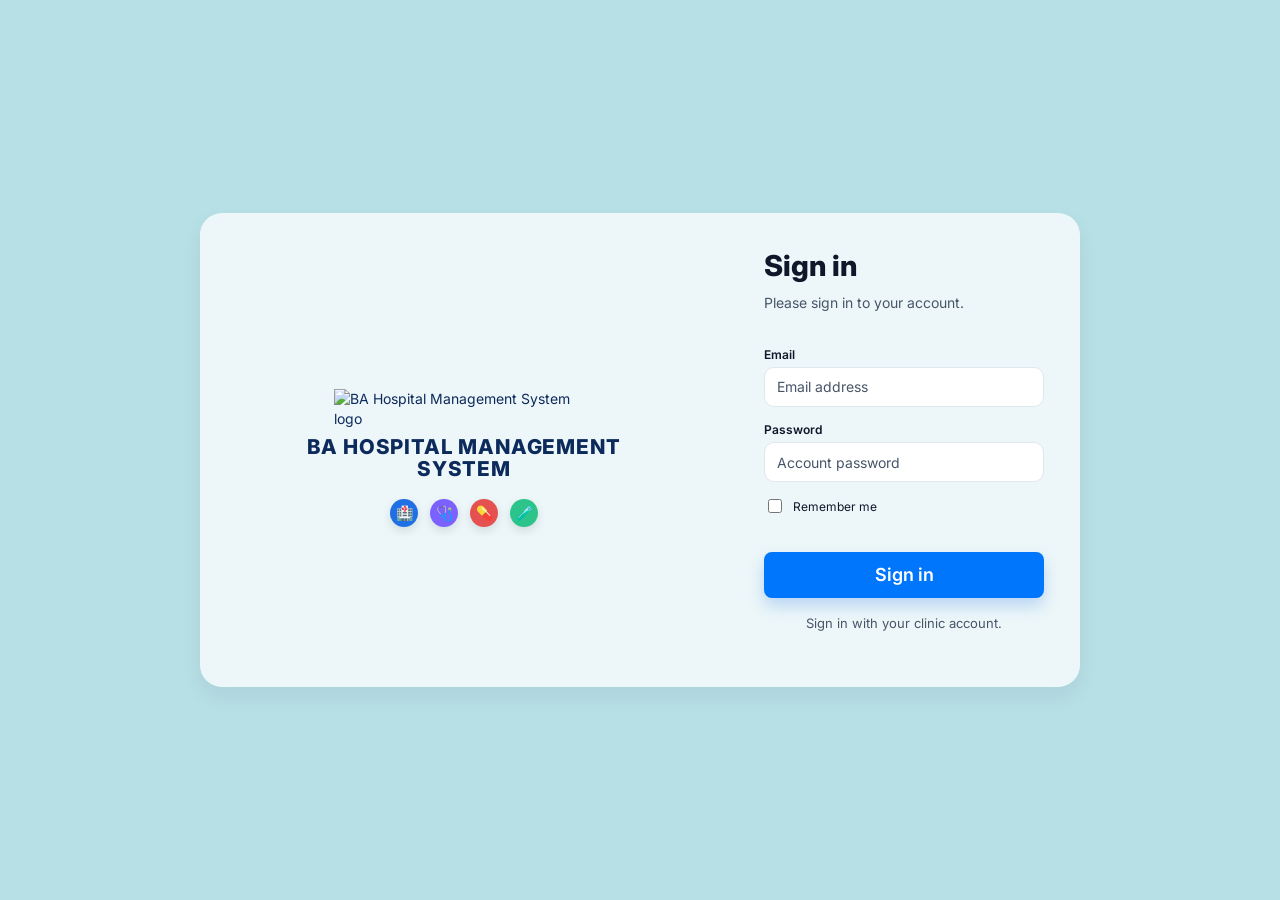
==== commit 69677220: "first commit" ====
--- a/index.html
+++ b/index.html
@@ -33,9 +33,9 @@
                 <h2>Sign in</h2>
                 <p class="mu">Please sign in to your account.</p>
                 <label>Email</label>
-                <input id="em" class="in" placeholder="umvankathong@gmail.com">
+                <input id="em" class="in" placeholder="Email address">
                 <label>Password</label>
-                <input id="pw" type="password" class="in" placeholder="••••••••">
+                <input id="pw" type="password" class="in" placeholder="Account password">
                 <label class="remember"><input type="checkbox"> Remember me</label>
                 <button id="login-submit" data-a="login">Sign in</button>
                 <p class="mu alt-text"><span id="ln">Sign in with your clinic account.</span></p>
@@ -86,10 +86,6 @@
         <form id="mf"></form>
     </div>
     <div id="ts"></div>
-    <div id="capture-protection-curtain" role="status" aria-live="polite" hidden>
-        <strong>Content hidden</strong>
-        <span>Return to this window to continue.</span>
-    </div>
     <script>
         const privateIPv4 = /^(?:10(?:\.\d{1,3}){3}|192\.168(?:\.\d{1,3}){2}|172\.(?:1[6-9]|2\d|3[01])(?:\.\d{1,3}){2})$/.test(location.hostname);
         const localHost = location.hostname === 'localhost' || location.hostname === '127.0.0.1' || location.hostname.endsWith('.local') || privateIPv4;
--- a/styles.css
+++ b/styles.css
@@ -7138,9 +7138,6 @@
   #pa h4 {
     margin: 10px 0 4px;
   }
-  #capture-protection-curtain {
-    display: none !important;
-  }
   #pa .lab-report-cl .lab-report-table .lab-report-result,
   #pa .lab-report-cl .lab-report-table .lab-report-result.in-range {
     color: #000;
@@ -7531,7 +7528,7 @@
 .patient-table-wrap {
   width: 100%;
   min-width: 0;
-  overflow-x: hidden;
+  overflow-x: auto;
   overscroll-behavior-x: contain;
   -webkit-overflow-scrolling: touch;
 }
@@ -7611,7 +7608,7 @@
 }
 table.ptb {
   width: 100%;
-  min-width: 0;
+  min-width: 1360px;
   table-layout: fixed;
   font-size: 11px;
 }
@@ -7720,6 +7717,12 @@
   min-width: 70px;
 }
 @media (max-width: 820px) {
+  .patient-list-toolbar {
+    display: flex;
+    flex-direction: column;
+    align-items: stretch;
+    gap: 10px;
+  }
   .patient-list-primary-tools,
   .patient-list-actions {
     display: flex;
@@ -7765,11 +7768,11 @@
   }
   .patient-table-wrap {
     max-width: 100%;
-    overflow-x: hidden;
+    overflow-x: auto;
   }
   table.ptb {
     width: 100%;
-    min-width: 0;
+    min-width: 1360px;
     table-layout: fixed;
   }
   table.ptb th {
@@ -7801,6 +7804,68 @@
   table.ptb .pt-col-phone {
     min-width: 104px;
   }
+  table.ptb .pt-col-act {
+    min-width: 110px;
+  }
+}
+@media (max-width: 560px) {
+  .top {
+    gap: 8px;
+    padding: 0 10px;
+  }
+  .top span {
+    font-size: 14px;
+    white-space: nowrap;
+    overflow: hidden;
+    text-overflow: ellipsis;
+  }
+  #v {
+    padding: 10px;
+  }
+  .patient-list-toolbar {
+    gap: 8px;
+  }
+  .patient-list-primary-tools {
+    display: grid;
+    grid-template-columns: minmax(0, 1fr) auto;
+    align-items: stretch;
+  }
+  .patient-list-primary-tools #q {
+    min-width: 0;
+  }
+  .patient-list-primary-tools > .btn {
+    min-height: 42px;
+    padding: 0 14px;
+  }
+  .patient-list-actions {
+    display: grid;
+    grid-template-columns: repeat(2, minmax(0, 1fr));
+    gap: 8px;
+    overflow: visible;
+    padding-bottom: 0;
+  }
+  .patient-list-actions > .btn {
+    width: 100%;
+    min-height: 40px;
+    padding: 8px 10px;
+    font-size: 12px;
+    white-space: nowrap;
+  }
+  .patient-list-toolbar > .tabs {
+    width: 100%;
+  }
+  .patient-list-toolbar > .tabs button {
+    min-height: 36px;
+    padding: 8px 12px;
+    font-size: 12px;
+  }
+  table.ptb {
+    min-width: 1360px;
+    font-size: 12px;
+  }
+  table.ptb .pt-col-name,
+  table.ptb .pt-col-followup,
+  table.ptb .pt-col-phone,
   table.ptb .pt-col-act {
     min-width: 110px;
   }
@@ -12227,30 +12292,3 @@
     grid-row: 1;
   }
 }
-#capture-protection-curtain {
-  position: fixed;
-  z-index: 10000;
-  inset: 0;
-  display: flex;
-  flex-direction: column;
-  align-items: center;
-  justify-content: center;
-  gap: 8px;
-  background: rgb(15 23 42 / 96%);
-  color: #fff;
-  text-align: center;
-}
-#capture-protection-curtain strong {
-  font-size: 22px;
-}
-#capture-protection-curtain span {
-  color: #cbd5e1;
-}
-#capture-protection-curtain[hidden] {
-  display: none !important;
-}
-body.capture-protection-obscured #app,
-body.capture-protection-obscured #md,
-body.capture-protection-obscured #ts {
-  filter: blur(12px);
-}
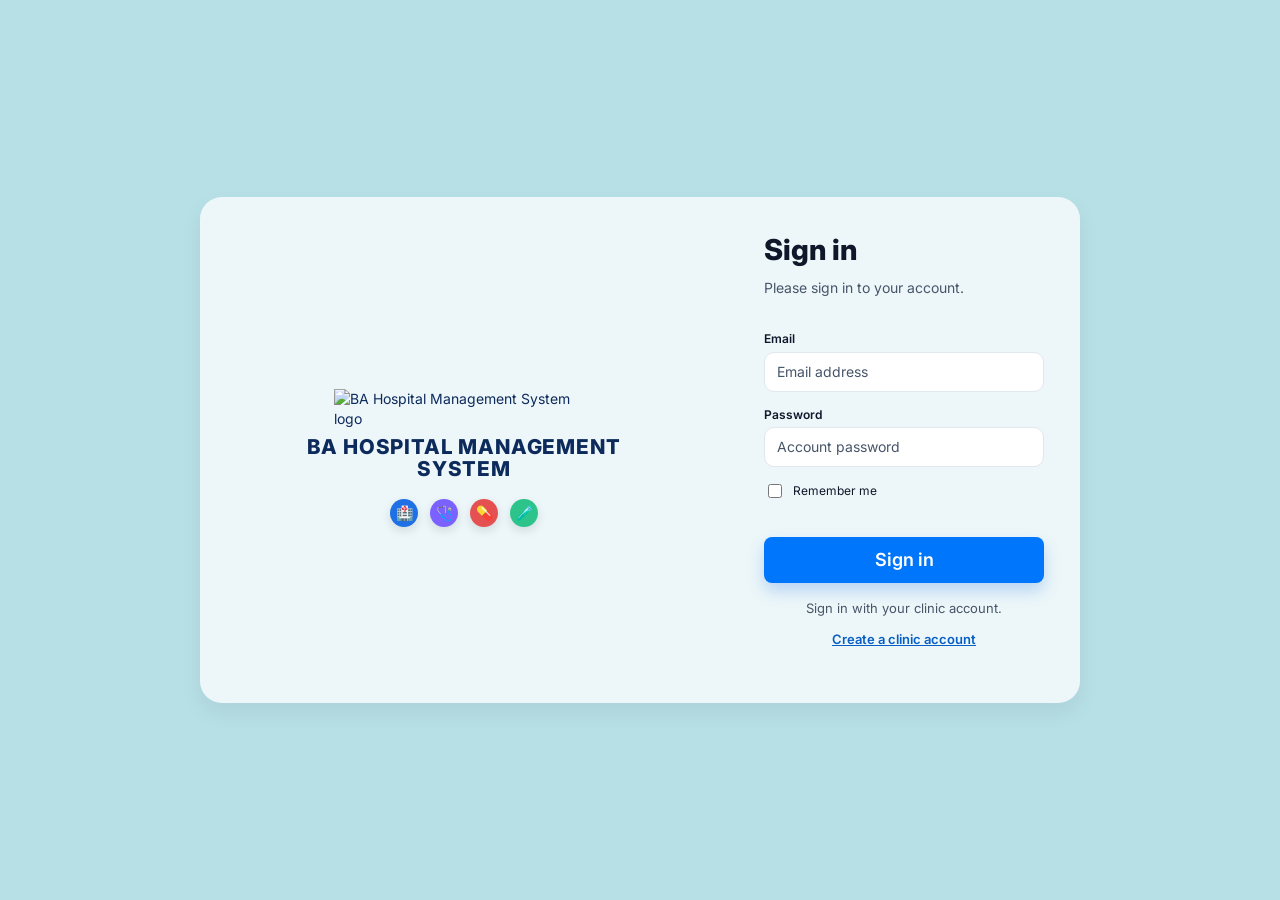
==== commit 4859f82c: "first commit" ====
--- a/index.html
+++ b/index.html
@@ -30,15 +30,21 @@
                 </div>
             </div>
             <div class="lr">
-                <h2>Sign in</h2>
-                <p class="mu">Please sign in to your account.</p>
+                <h2 id="login-title">Sign in</h2>
+                <p id="login-description" class="mu">Please sign in to your account.</p>
+                <label id="signup-name-label" for="signup-name" hidden>Administrator name</label>
+                <input id="signup-name" class="in" placeholder="Your name" autocomplete="name" maxlength="100" hidden>
+                <label id="signup-clinic-label" for="signup-clinic" hidden>Clinic name</label>
+                <input id="signup-clinic" class="in" placeholder="Clinic name" autocomplete="organization" maxlength="150" hidden>
                 <label>Email</label>
-                <input id="em" class="in" placeholder="Email address">
+                <input id="em" type="email" class="in" placeholder="Email address" autocomplete="email" maxlength="254">
                 <label>Password</label>
-                <input id="pw" type="password" class="in" placeholder="Account password">
+                <input id="pw" type="password" class="in" placeholder="Account password" autocomplete="current-password" minlength="8">
                 <label class="remember"><input type="checkbox"> Remember me</label>
                 <button id="login-submit" data-a="login">Sign in</button>
-                <p class="mu alt-text"><span id="ln">Sign in with your clinic account.</span></p>
+                <p class="mu alt-text"><span id="ln">Sign in with your clinic account.</span>
+                    <button id="signup-toggle" class="login-mode-switch" type="button" data-a="signup-toggle">Create a clinic account</button>
+                </p>
             </div>
         </div>
         <div id="login-loading" class="login-loading" role="status" aria-live="polite" hidden>
--- a/styles.css
+++ b/styles.css
@@ -1005,6 +1005,19 @@
   cursor: wait;
   opacity: 0.7;
 }
+.lr [hidden] {
+  display: none !important;
+}
+.lr .login-mode-switch {
+  width: auto;
+  margin: 12px 0 0;
+  padding: 0;
+  background: transparent;
+  color: #075fc5;
+  box-shadow: none;
+  font-size: 13px;
+  text-decoration: underline;
+}
 .login-loading[hidden] {
   display: none;
 }
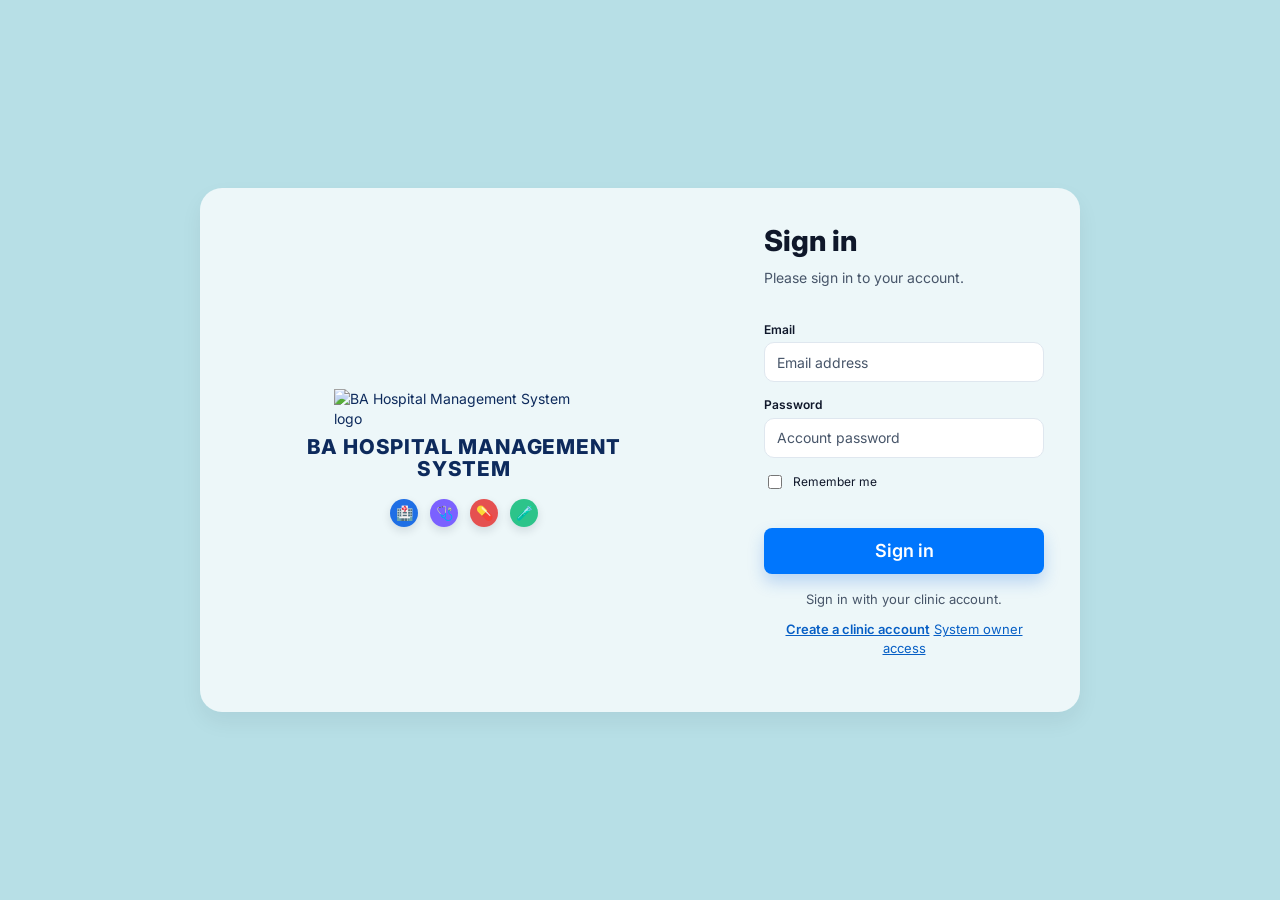
==== commit 0aa2fa4c: "first commit" ====
--- a/index.html
+++ b/index.html
@@ -44,6 +44,7 @@
                 <button id="login-submit" data-a="login">Sign in</button>
                 <p class="mu alt-text"><span id="ln">Sign in with your clinic account.</span>
                     <button id="signup-toggle" class="login-mode-switch" type="button" data-a="signup-toggle">Create a clinic account</button>
+                    <a class="login-mode-switch" href="owner.html">System owner access</a>
                 </p>
             </div>
         </div>
